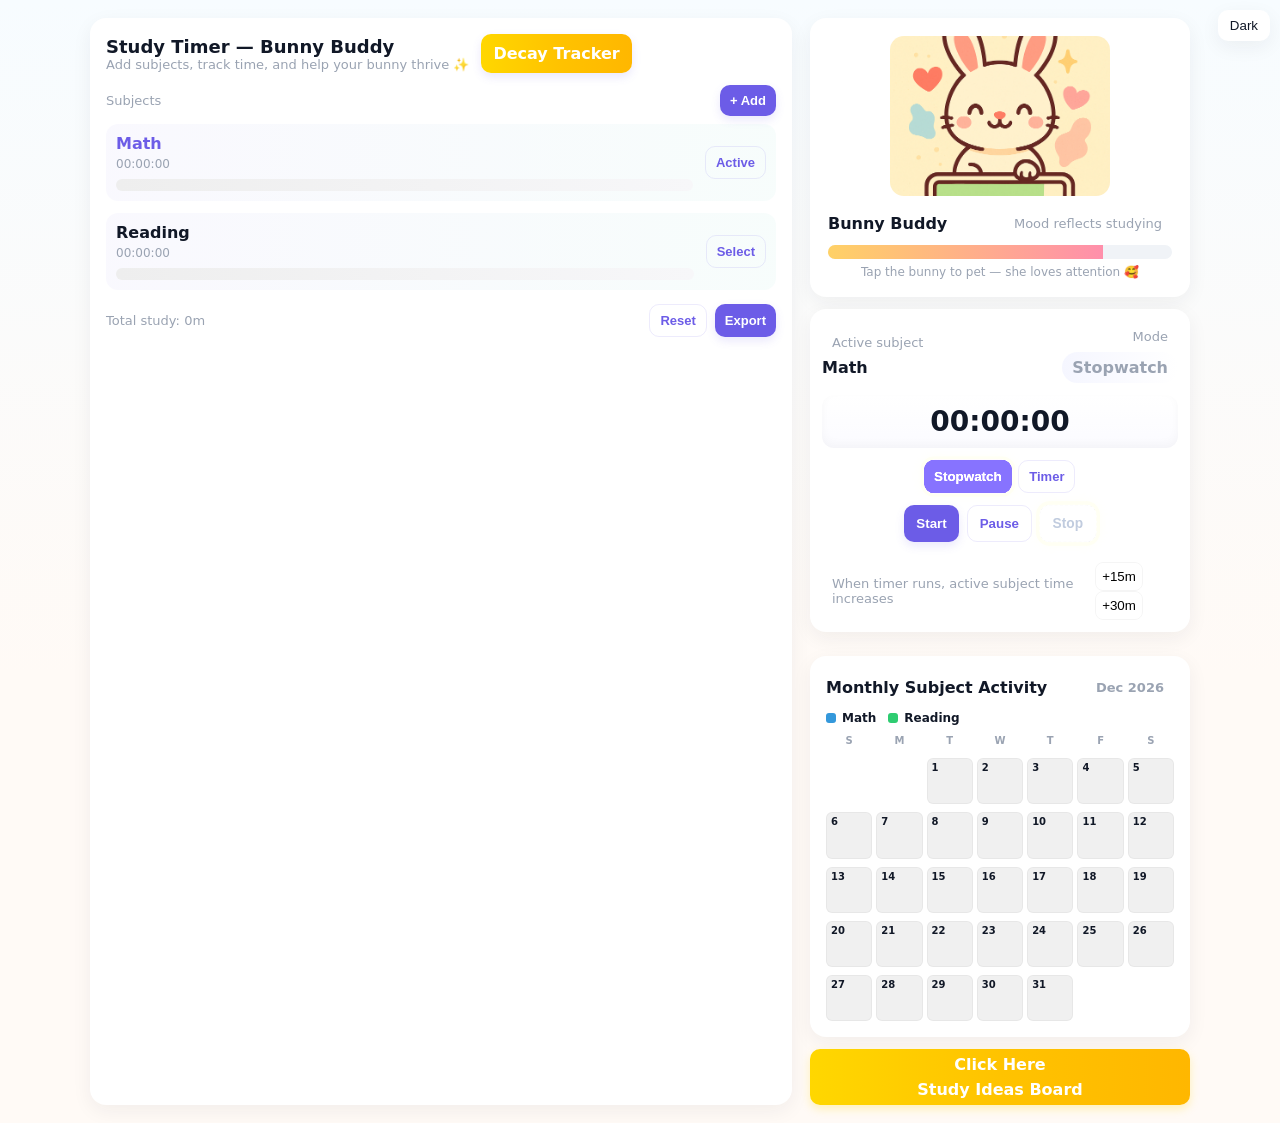
==== index.html @ 1e2220a6 "Add full calender" ====
<!doctype html>
<html lang="en" data-theme="light">
<head>
  <meta charset="utf-8" />
  <meta name="viewport" content="width=device-width,initial-scale=1" />
  <title>Study Timer — Bunny Buddy</title>

  <link rel="manifest" href="manifest.json">

  <link rel="icon" type="image/png" href="bunny-icon.png">
  <link rel="apple-touch-icon" href="icons/icon-192.png">

  <meta name="theme-color" content="#6c5ce7" />

  <style>
    /* ========== Reset & Base ========== */
    :root{
      --bg:#fffaf6;
      --card:#ffffff;
      --accent:#6c5ce7;
      --accent-2:#00b894;
      --muted:#9aa3b2;
      --danger:#ff6b6b;
      --glass: rgba(255,255,255,0.7);
      --text: #111827;
      --card-shadow: 0 6px 20px rgba(28,31,45,0.06);
      /* Custom Colors for Subject Stacked Bar */
      --color-subj-1: #3498db; /* Blue: Default Math */
      --color-subj-2: #2ecc71; /* Green: Default Reading */
      --color-subj-3: #f1c40f; /* Yellow */
      --color-subj-4: #e74c3c; /* Red */

      /* Heatmap Colors (Blue Gradient for Total Effort) */
      --heatmap-0: rgba(0,0,0,0.06);
      --heatmap-1: #e9f0ff; /* Lightest */
      --heatmap-2: #c5d8ff; /* Medium */
      --heatmap-3: #9cbaff; /* Darker */
      --heatmap-4: #739bff; /* Darkest */

      --yellow-gradient: linear-gradient(90deg, #FFD700, #FFC300, #FFB700);
      --shadow-yellow: 0 4px 10px rgba(255, 215, 0, 0.25);
    }
    html[data-theme='dark']{
      --bg: #0f1226;
      --card: #151823;
      --accent: #9b7cff;
      --accent-2:#21d19f;
      --muted:#9aa3b2;
      --text: #e6eef8;
      --card-shadow: 0 6px 20px rgba(0,0,0,0.6);
      /* Dark mode heatmap */
      --heatmap-1: #1a2a47;
      --heatmap-2: #243c68;
      --heatmap-3: #305193;
      --heatmap-4: #3c65c0;
    }
    *{box-sizing:border-box}
    body{
      margin:0;min-height:100vh;padding:18px;font-family:Inter,system-ui,-apple-system,"Segoe UI",Roboto,"Helvetica Neue",Arial;color:var(--text);
      background: linear-gradient(180deg,#f7fcff 0%, var(--bg) 60%);
      -webkit-font-smoothing:antialiased;
    }
    .app{max-width:1100px;margin:0 auto;display:grid;grid-template-columns:1fr 380px;gap:18px}
    @media (max-width:880px){.app{grid-template-columns:1fr}.right{order:-1}}

    .card{background:var(--card);border-radius:16px;padding:16px;box-shadow:var(--card-shadow)}
    header.app-header{display:flex;gap:12px;align-items:center;margin-bottom:12px}
    h1{font-size:18px;margin:0}
    p.lead{margin:0;color:var(--muted);font-size:13px}

    /* Left column - subjects */
    .subjects{display:flex;gap:12px;flex-direction:column;margin-top:8px}
    .subject-row{display:flex;gap:12px;align-items:center;padding:10px;border-radius:12px;background:linear-gradient(90deg, rgba(108,92,231,0.04), rgba(0,184,148,0.03))}
    .subject-info{flex:1;min-width:0}
    .subject-name{font-weight:600;white-space:nowrap;overflow:hidden;text-overflow:ellipsis}
    .subject-time{font-size:12px;color:var(--muted);margin-top:4px}

    .progress-wrap{height:12px;background:linear-gradient(90deg,#eee,#f7f7f9);border-radius:12px;overflow:hidden;margin-top:8px}
    .progress-bar{height:100%;width:0%;border-radius:12px;transition:width .4s linear;background:linear-gradient(90deg,var(--accent),var(--accent-2));box-shadow: inset 0 -6px 14px rgba(0,0,0,0.06)}

    .controls{display:flex;gap:8px;margin-top:12px;flex-wrap:wrap}
    .btn{border:0;padding:10px 12px;border-radius:10px;background:var(--accent);color:white;font-weight:600;cursor:pointer;box-shadow:0 4px 10px rgba(108,92,231,0.14)}
    .btn.secondary{background:transparent;color:var(--accent);border:1px solid rgba(108,92,231,0.12);box-shadow:none;font-weight:700}
    .btn.ghost{background:transparent;color:var(--muted);border:1px dashed rgba(0,0,0,0.04);box-shadow:none;font-weight:600}

    .row{display:flex;gap:8px;align-items:center}

    /* Right column - bunny + timer */
    .right{display:flex;flex-direction:column;gap:12px;position:relative}
    .bunny-card{display:flex;flex-direction:column;align-items:center;gap:12px;padding:18px;text-align:center}
    .bunny-wrap{width:100%;display:flex;justify-content:center}
    svg.bunny{width:220px;height:160px;touch-action:manipulation;user-select:none}
    .pet-hint{font-size:12px;color:var(--muted);margin-top:6px}
    .health-bar{width:100%;background:#f0f3f7;height:14px;border-radius:8px;overflow:hidden;margin-top:6px}
    .health-inner{height:100%;width:50%;transition:width .6s linear;background:linear-gradient(90deg,#ffd166,#ff8fab)}

    .timer-card{padding:12px;display:flex;flex-direction:column;gap:12px;align-items:stretch}
    .timer-display{font-size:28px;font-weight:700;padding:10px;border-radius:12px;background:linear-gradient(180deg,#fff,#fbfbff);text-align:center;box-shadow:inset 0 -4px 10px rgba(0,0,0,0.03)}
    .mode-toggle{display:flex;gap:8px;justify-content:center}
    .small{font-size:13px;padding:8px 10px}
    .input-row{display:flex;gap:8px}
    input[type="text"], input[type="number"]{padding:10px;border-radius:10px;border:1px solid #eee;flex:1;font-size:14px}

    .subject-list-header{display:flex;justify-content:space-between;align-items:center}
    .muted{color:var(--muted);font-size:13px}
    .controls-bottom{display:flex;justify-content:space-between;align-items:center;gap:8px}

    .icon-btn{background:transparent;border-radius:8px;padding:6px;border:1px solid rgba(0,0,0,0.04);cursor:pointer}
    .pill{padding:6px 10px;border-radius:999px;background:linear-gradient(90deg,#f5f6ff,#fff);font-weight:700;color:var(--muted)}

    /* Custom Button for Decay/Ideas */
    .action-link-btn {
      border: 0;
      padding: 6px 6px;
      border-radius: 10px;
      background: var(--yellow-gradient);
      color: white;
      font-weight: 600;
      cursor: pointer;
      box-shadow: var(--shadow-yellow);
      text-decoration: none;
      display: block;
      text-align: center;
    }
    .action-link-btn > div {
        color: white;
        font-weight: 600;
    }

    /* === NEW CALENDAR STYLES === */
    #monthlyCalendar {
        display:grid;
        grid-template-columns:repeat(7,1fr);
        gap:4px; /* Reduced gap for monthly view */
        margin-top: 8px;
    }
    .calendar-day-label {
        font-size: 10px;
        text-align: center;
        color: var(--muted);
        font-weight: 700;
    }
    .calendar-cell {
        width: 100%;
        padding-top: 100%; /* Creates a square */
        border-radius: 6px;
        position: relative;
        cursor: pointer;
        transition: background-color 0.3s ease;
        box-shadow: inset 0 0 0 1px rgba(0,0,0,0.04);
        background: var(--heatmap-0);
        margin-top: 4px;
    }
    /* Heatmap Backgrounds (based on total minutes) */
    .calendar-cell[data-level="1"] { background: var(--heatmap-1); } /* 0-15m */
    .calendar-cell[data-level="2"] { background: var(--heatmap-2); } /* 15-45m */
    .calendar-cell[data-level="3"] { background: var(--heatmap-3); } /* 45-90m */
    .calendar-cell[data-level="4"] { background: var(--heatmap-4); } /* 90+m */

    .day-number {
        position: absolute;
        top: 4px;
        left: 5px;
        font-size: 10px;
        font-weight: 600;
        color: var(--text);
    }
    .day-bar-wrap {
        position: absolute;
        bottom: 4px;
        left: 5px;
        right: 5px;
        height: 5px; /* Height of the stacked bar */
        border-radius: 2px;
        overflow: hidden;
        background: rgba(0,0,0,0.1);
        display: flex;
        justify-content: flex-start;
        align-items: stretch;
    }
    .day-bar-segment {
        height: 100%;
        min-width: 1px; /* Ensure tiny segments are visible */
    }
    .subject-legend-item {
        display: flex;
        align-items: center;
        gap: 6px;
        font-size: 12px;
        font-weight: 600;
        margin-right: 12px;
    }
    .legend-color-box {
        width: 10px;
        height: 10px;
        border-radius: 3px;
    }
    /* END NEW CALENDAR STYLES */

    /* small responsive tweaks */
    @media (max-width:420px){svg.bunny{width:180px;height:140px}}
    /* theme toggle button position */
    #themeToggle{position:absolute;right:10px;top:10px;padding:8px 12px;border-radius:10px;border:0;background:var(--card);color:var(--text);box-shadow:var(--card-shadow);cursor:pointer}

    /* 06DEC updates */
    .mode-btn.active, .ctrl-btn.active {
        outline: 3px solid #FFF4C2;
        box-shadow: 0 0 12px #FFF4C2;
        filter: brightness(1.2);
    }
    .mode-btn:hover, .ctrl-btn:hover {
        transform: scale(1.03);
    }
    #mode-stopwatch.active, #mode-timer.active, #start-btn.active, #pause-btn.active, #stop-btn.active {
        outline: 3px solid #FFF4C2;
        box-shadow: 0 0 12px #FFF4C2;
        filter: brightness(1.25);
        transform: scale(1.03);
    }
    /* end 06DEC updates */
  </style>
</head>
<body>
  <button id="themeToggle" aria-label="Toggle theme">Dark</button>

  <div class="app">
    <div class="card">
      <header class="app-header">
        <div>
          <h1>Study Timer — Bunny Buddy</h1>
          <p class="lead">Add subjects, track time, and help your bunny thrive ✨</p>
        </div>
        <a href="./skill decay/skilldecay.html" class="action-link-btn" style="padding:10px 12px; box-shadow:0 4px 10px rgba(108,92,231,0.14);">
        <div>Decay Tracker</div>
       </a>
      </header>

      <div class="subject-list-header">
        <div class="muted">Subjects</div>
        <div>
          <button id="add-subject-btn" class="btn small">+ Add</button>
        </div>
      </div>

      <div class="subjects" id="subjects"></div>

      <div style="margin-top:14px" class="controls-bottom">
        <div class="muted">Total study: <span id="total-time">0m</span></div>
        <div style="display:flex;gap:8px">
          <button id="reset-data" class="btn secondary small">Reset</button>
          <button id="export-data" class="btn small">Export</button>
        </div>
      </div>
    </div>

    <div class="right">
      <div class="card bunny-card">
        <div class="bunny-wrap">
          <img id="bunny-img" src="bunny-icon.png" alt="Bunny" style="width:220px;height:160px;object-fit:cover;border-radius:14px;"/>
        </div>

        <div style="width:100%">
          <div style="display:flex;justify-content:space-between;align-items:center">
            <div style="font-weight:800">Bunny Buddy</div>
            <div class="muted small">Mood reflects studying</div>
          </div>
          <div class="health-bar">
            <div id="health-inner" class="health-inner" style="width:60%"></div>
          </div>
          <div class="pet-hint">Tap the bunny to pet — she loves attention 🥰</div>
        </div>
      </div>

      <div class="card timer-card">
        <div style="display:flex;justify-content:space-between;align-items:center">
          <div>
            <div class="muted small">Active subject</div>
            <div id="active-subject" style="font-weight:800">— None —</div>
          </div>
          <div style="text-align:right">
            <div class="muted small">Mode</div>
            <div class="pill" id="mode-pill">Stopwatch</div>
          </div>
        </div>

        <div class="timer-display" id="timer-display" aria-live="polite">00:00:00</div>

        <div class="mode-toggle">
          <button id="mode-stopwatch" class="btn small">Stopwatch</button>
          <button id="mode-timer" class="btn small secondary">Timer</button>
        </div>

        <div class="input-row" id="timer-inputs" style="display:none">
          <input id="timer-minutes" type="number" min="0" placeholder="minutes" aria-label="Timer minutes" />
          <input id="timer-seconds" type="number" min="0" placeholder="seconds" aria-label="Timer seconds" />
        </div>

        <div style="display:flex;gap:8px;justify-content:center">
          <button id="start-btn" class="btn">Start</button>
          <button id="pause-btn" class="btn secondary">Pause</button>
          <button id="stop-btn" class="btn ghost">Stop</button>
        </div>

        <div style="display:flex;justify-content:space-between;align-items:center;margin-top:8px">
          <div class="muted small">When timer runs, active subject time increases</div>
          <div>
            <button id="quick-15" class="icon-btn" title="Add 15 minutes">+15m</button>
            <button id="quick-30" class="icon-btn" title="Add 30 minutes">+30m</button>
          </div>
        </div>
      </div>

      <div class="card" id="calendar-card" style="margin-top:12px">
        <div style="font-weight:800;margin-bottom:8px; display:flex; justify-content:space-between; align-items:center;">
          <div>Monthly Subject Activity</div>
          <div id="calendar-month-year" class="muted small">Dec 2025</div>
        </div>

        <div id="subject-legend" style="display:flex; flex-wrap:wrap; margin-bottom: 10px;">
          </div>

        <div id="day-headers" style="display:grid;grid-template-columns:repeat(7,1fr);gap:4px;">
            <div class="calendar-day-label">S</div>
            <div class="calendar-day-label">M</div>
            <div class="calendar-day-label">T</div>
            <div class="calendar-day-label">W</div>
            <div class="calendar-day-label">T</div>
            <div class="calendar-day-label">F</div>
            <div class="calendar-day-label">S</div>
        </div>

        <div id="monthlyCalendar">
            </div>
      </div>

      <a href="./moretolearn.html" class="action-link-btn" style="margin-top:0;">
        <div>Click Here</div>
        <div style="margin-top:6px;">Study Ideas Board</div>
      </a>

    </div>
  </div>

<script>
/*
  index.html - PWA entry file
  REVISIONS:
  1. Updated state.subjects with a 'colorIndex' property for mapping to CSS variables.
  2. Updated study history structure to log minutes per subject ID.
  3. Replaced updateStudyCalendar with renderMonthlyCalendar for the monthly, stacked-bar view.
  4. Added logic for rendering day numbers, heatmap levels, and subject stacked bars.
*/

(function(){

  // Storage key
  const STORAGE_KEY = 'studyTimerData_v1';
  const HISTORY_KEY = 'studyHistory_v2'; // New key for updated structure

  const SUBJECT_COLORS = [
    'var(--color-subj-1)', // Blue: Default Math
    'var(--color-subj-2)', // Green: Default Reading
    'var(--color-subj-3)', // Yellow
    'var(--color-subj-4)', // Red
  ];

  // Initial default state (note the addition of colorIndex)
  let state = {
    subjects: [
      {id: 's1', name: 'Math', seconds: 0, goalSeconds: 60*60, colorIndex: 0},
      {id: 's2', name: 'Reading', seconds: 0, goalSeconds: 45*60, colorIndex: 1}
    ],
    activeId: null,
    timer: {running:false, mode:'stopwatch', startedAt:null, elapsed:0, countdownLeft:0},
    health: 80,
    lastTick: Date.now(),
    theme: 'light'
  };

  // HISTORY STRUCTURE (Example of what will be stored in localStorage under HISTORY_KEY)
  // {
  //   "2025-12-07": {
  //     "totalMinutes": 105,
  //     "subjects": {
  //       "s1": 60, // Math ID: 60 minutes
  //       "s2": 45  // Reading ID: 45 minutes
  //     }
  //   }
  // }
  let studyHistory = {};


  // Helpers
  function id(){ return Math.random().toString(36).slice(2,9) }
  function save(){ localStorage.setItem(STORAGE_KEY, JSON.stringify(state)) }
  function loadHistory() {
    try {
      studyHistory = JSON.parse(localStorage.getItem(HISTORY_KEY) || "{}");
    } catch(e) { console.warn('History Load failed', e); studyHistory = {}; }
  }
  function saveHistory() {
    localStorage.setItem(HISTORY_KEY, JSON.stringify(studyHistory));
  }

  function load(){
    loadHistory();
    try{
      const raw = localStorage.getItem(STORAGE_KEY);
      if(raw) {
        const parsed = JSON.parse(raw);
        // quick merge so keys not present in parsed are preserved
        state = Object.assign(state, parsed);
        // Ensure subjects have a colorIndex if loaded from old state
        state.subjects.forEach((s, i) => {
            if (s.colorIndex === undefined) s.colorIndex = i % SUBJECT_COLORS.length;
        });
      }
    }catch(e){ console.warn('State Load failed', e) }
  }

  // Formatting
  function fmtTime(secs){
    const s = Math.floor(secs%60).toString().padStart(2,'0');
    const m = Math.floor((secs/60)%60).toString().padStart(2,'0');
    const h = Math.floor(secs/3600).toString().padStart(2,'0');
    return h + ':' + m + ':' + s;
  }

  // DOM elements
  const subjectsEl = document.getElementById('subjects');
  const totalTimeEl = document.getElementById('total-time');
  const activeSubjectEl = document.getElementById('active-subject');
  const timerDisplay = document.getElementById('timer-display');
  const startBtn = document.getElementById('start-btn');
  const pauseBtn = document.getElementById('pause-btn');
  const stopBtn = document.getElementById('stop-btn');
  const modeStopwatch = document.getElementById('mode-stopwatch');
  const modeTimer = document.getElementById('mode-timer');
  const timerInputs = document.getElementById('timer-inputs');
  const timerMinutes = document.getElementById('timer-minutes');
  const timerSeconds = document.getElementById('timer-seconds');
  const modePill = document.getElementById('mode-pill');
  const healthInner = document.getElementById('health-inner');
  const bunnyImg = document.getElementById('bunny-img');
  const addSubBtn = document.getElementById('add-subject-btn');
  const resetBtn = document.getElementById('reset-data');
  const exportBtn = document.getElementById('export-data');
  const quick15 = document.getElementById('quick-15');
  const quick30 = document.getElementById('quick-30');
  const themeToggle = document.getElementById('themeToggle');
  const monthlyCalendarEl = document.getElementById('monthlyCalendar');
  const calendarMonthYearEl = document.getElementById('calendar-month-year');
  const subjectLegendEl = document.getElementById('subject-legend');

  function setActiveModeBtn(btn) {
    document.getElementById("mode-stopwatch").classList.remove("active");
    document.getElementById("mode-timer").classList.remove("active");
    btn.classList.add("active");
  }

  function setActiveCtrlBtn(id) {
    ["start-btn","pause-btn","stop-btn"].forEach(x =>
      document.getElementById(x).classList.remove("active")
    );
    document.getElementById(id).classList.add("active");
  }

  function logStudyToCalendar(subjectId, seconds) {
    const today = new Date().toLocaleDateString("en-CA"); // YYYY-MM-DD
    const minutes = Math.round(seconds / 60);

    if (minutes <= 0 || !subjectId) return;

    // Initialize day entry
    if (!studyHistory[today]) {
        studyHistory[today] = { totalMinutes: 0, subjects: {} };
    }

    // Add minutes to subject
    studyHistory[today].subjects[subjectId] = (studyHistory[today].subjects[subjectId] || 0) + minutes;

    // Update total minutes for heatmap level
    studyHistory[today].totalMinutes += minutes;

    saveHistory();
    renderMonthlyCalendar();
  }


  // Load saved state
  load();

  function resetDailyTimes() {
    const today = new Date().toLocaleDateString("en-CA");
    const last = localStorage.getItem("study_daily_reset");

    if (today !== last) {
      state.subjects = state.subjects.map(s => ({
        ...s,
        seconds: 0
      }));
      localStorage.setItem("study_daily_reset", today);
      save();
    }
  }

  resetDailyTimes();


  // Set theme from state
  if(state.theme) {
    document.documentElement.dataset.theme = state.theme;
    themeToggle.textContent = state.theme === 'light' ? 'Dark' : 'Light';
  }

  // Ensure active subject exists
  if(!state.activeId && state.subjects.length) state.activeId = state.subjects[0].id;

  // Render subjects
  function renderSubjects(){
    subjectsEl.innerHTML = '';
    const total = state.subjects.reduce((s,x)=>s+x.seconds,0);
    totalTimeEl.textContent = Math.floor(total/60) + 'm';

    // Render Legend
    subjectLegendEl.innerHTML = '';
    state.subjects.forEach(s => {
        const item = document.createElement('div');
        item.className = 'subject-legend-item';
        const box = document.createElement('div');
        box.className = 'legend-color-box';
        box.style.backgroundColor = SUBJECT_COLORS[s.colorIndex];
        box.title = s.name;
        item.appendChild(box);
        item.appendChild(document.createTextNode(s.name));
        subjectLegendEl.appendChild(item);
    });


    for(const s of state.subjects){
      const wrap = document.createElement('div');
      wrap.className = 'subject-row';

      const info = document.createElement('div');
      info.className = 'subject-info';
      const title = document.createElement('div');
      title.className = 'subject-name';
      title.textContent = s.name;
      if(state.activeId === s.id) title.style.color = 'var(--accent)';
      const time = document.createElement('div');
      time.className = 'subject-time';
      time.textContent = fmtTime(s.seconds);
      info.appendChild(title);
      info.appendChild(time);

      const progWrap = document.createElement('div');
      progWrap.className = 'progress-wrap';
      progWrap.style.width = '100%';
      const prog = document.createElement('div');
      prog.className = 'progress-bar';
      const pct = Math.min(100, Math.round((s.seconds / (s.goalSeconds||3600))*100));
      prog.style.width = pct + '%';
      progWrap.appendChild(prog);

      const actions = document.createElement('div');
      actions.className = 'subject-actions';
      const selectBtn = document.createElement('button');
      selectBtn.className = 'btn secondary small';
      selectBtn.textContent = (state.activeId === s.id) ? 'Active' : 'Select';
      selectBtn.onclick = ()=>{ state.activeId = s.id; save(); renderAll() };

      const editBtn = document.createElement('button');
      editBtn.className = 'btn small ghost';
      editBtn.textContent = 'Edit';
      editBtn.onclick = ()=> editSubject(s.id);

      const deleteBtn = document.createElement('button');
      deleteBtn.className = 'btn small';
      deleteBtn.style.background = 'var(--danger)';
      deleteBtn.textContent = 'Delete';
      deleteBtn.onclick = ()=> {
        if(confirm('Delete subject "'+s.name+'"?')) {
          state.subjects = state.subjects.filter(x=>x.id!==s.id);
          if(state.activeId === s.id) state.activeId = state.subjects.length ? state.subjects[0].id : null;
          save(); renderAll();
        }
      };

      const leftCol = document.createElement('div');
      leftCol.style.flex = '1';
      leftCol.appendChild(info);
      leftCol.appendChild(progWrap);

      actions.appendChild(selectBtn);
      // actions.appendChild(editBtn); // Removed edit/delete from main view for simplicity, keep in JS
      // actions.appendChild(deleteBtn);

      wrap.appendChild(leftCol);
      wrap.appendChild(actions);
      subjectsEl.appendChild(wrap);
    }
  }

  // Add subject
  addSubBtn.addEventListener('click', ()=> {
    const name = prompt('New subject name (e.g., "Biology")');
    if(!name) return;
    const mins = parseInt(prompt('Goal in minutes (optional, default 60)'),10) || 60;
    const nextColorIndex = state.subjects.length % SUBJECT_COLORS.length;
    state.subjects.push({
        id: id(),
        name: name.trim(),
        seconds: 0,
        goalSeconds: mins * 60,
        colorIndex: nextColorIndex
    });
    if(!state.activeId) state.activeId = state.subjects[0].id;
    save(); renderAll();
  });

  function editSubject(id){
    const s = state.subjects.find(x=>x.id===id);
    if(!s) return;
    const newName = prompt('Edit name', s.name);
    if(newName==null) return;
    const newGoal = parseInt(prompt('Goal minutes', Math.round((s.goalSeconds||3600)/60)),10) || Math.round((s.goalSeconds||3600)/60);
    s.name = newName.trim();
    s.goalSeconds = Math.max(60, newGoal*60);
    save(); renderAll();
  }

  // Timer controls
  modeStopwatch.onclick = ()=> {
    state.timer.mode = 'stopwatch';
    timerInputs.style.display='none';
    modePill.textContent='Stopwatch';
    setActiveModeBtn(modeStopwatch);
    save(); renderAll();
  };

  modeTimer.onclick = ()=> {
    state.timer.mode = 'timer';
    timerInputs.style.display='flex';
    modePill.textContent='Timer';
    setActiveModeBtn(modeTimer);
    save(); renderAll();
  };


  startBtn.onclick = ()=> {
    setActiveCtrlBtn("start-btn");
    if(!state.activeId){
      alert('Select or add a subject first.');
      return;
    }
    if(state.timer.mode === 'timer'){
      const mins = parseInt(timerMinutes.value || '0',10) || 0;
      const secs = parseInt(timerSeconds.value || '0',10) || 0;
      const total = mins*60 + secs;
      if(total <= 0){
        alert('Enter timer duration.');
        return;
      }
      state.timer.countdownLeft = total;
      state.timer.elapsed = 0; // Elapsed is now only used for stopwatch
    }
    state.timer.running = true;
    state.timer.startedAt = Date.now();
    save();

  };

  pauseBtn.onclick = ()=> {
    setActiveCtrlBtn("pause-btn");
    if(!state.timer.running) return;
    const now = Date.now();
    const dt = Math.floor((now - state.timer.startedAt)/1000);
    
    // Log elapsed time to active subject for both modes
    const consumedTime = (state.timer.mode === 'stopwatch') ? dt : Math.min(dt, state.timer.countdownLeft);
    if (state.activeId && consumedTime > 0) {
        const s = state.subjects.find(x=>x.id===state.activeId);
        if(s) s.seconds += consumedTime;
        logStudyToCalendar(state.activeId, consumedTime);
    }
    
    state.timer.elapsed += dt;
    state.timer.running = false;
    state.timer.startedAt = null;
    save();
    renderAll();
  };

  stopBtn.onclick = ()=> {
    // Before stopping, calculate and log any time since last tick/pause
    if (state.timer.running && state.activeId) {
      const now = Date.now();
      const dt = Math.floor((now - state.timer.startedAt)/1000);
      
      const consumedTime = (state.timer.mode === 'stopwatch') ? dt : Math.min(dt, state.timer.countdownLeft);
      if (consumedTime > 0) {
          const s = state.subjects.find(x=>x.id===state.activeId);
          if(s) s.seconds += consumedTime;
          logStudyToCalendar(state.activeId, consumedTime);
      }
    }
    // Also log any time accumulated in elapsed if in stopwatch mode and not running
    if (state.timer.mode === 'stopwatch' && !state.timer.running && state.timer.elapsed > 0 && state.activeId) {
        logStudyToCalendar(state.activeId, state.timer.elapsed);
    }


    setActiveCtrlBtn("stop-btn");
    state.timer.running = false;
    state.timer.startedAt = null;
    state.timer.elapsed = 0;
    state.timer.countdownLeft = 0;
    save();
    renderAll();
  };

  quick15.onclick = ()=> { addTimeToActive(15*60); };
  quick30.onclick = ()=> { addTimeToActive(30*60); };

  function addTimeToActive(sec){
    if(!state.activeId) return;
    const s = state.subjects.find(x=>x.id===state.activeId);
    if(!s) return;
    s.seconds += sec;
    logStudyToCalendar(state.activeId, sec);
    save(); renderAll();
  }

  // export/reset
  exportBtn.onclick = ()=> {
    const data = JSON.stringify({ state, studyHistory }, null, 2);
    const url = URL.createObjectURL(new Blob([data], {type:'application/json'}));
    const a = document.createElement('a');
    a.href = url; a.download = 'study-timer-export.json';
    a.click(); URL.revokeObjectURL(url);
  };
  resetBtn.onclick = ()=> {
    if(confirm('Clear all data (state, history, and daily reset marker) and reset?')){
      localStorage.removeItem(STORAGE_KEY);
      localStorage.removeItem(HISTORY_KEY);
      localStorage.removeItem("study_daily_reset");
      location.reload();
    }
  };

  // bunny pet interaction
  (function(){
    let petTimeout;
    bunnyImg.addEventListener('click', ()=> {
      // simple visual feedback: scale
      bunnyImg.animate([{transform:'scale(1)'},{transform:'scale(0.96)'},{transform:'scale(1)'}],{duration:280,easing:'ease-out'});
      // pet gives a small health boost
      state.health = Math.min(100, state.health + 6);
      save(); renderAll();
      if(petTimeout) clearTimeout(petTimeout);
      petTimeout = setTimeout(()=>{ petTimeout = null }, 600);
    });
  })();

  // tick loop using requestAnimationFrame for smoothness
  function tick(){
    const now = Date.now();
    const dtMs = now - (state.lastTick || now);
    const dt = Math.floor(dtMs/1000);
    const activeSubject = state.subjects.find(x=>x.id===state.activeId);

    if(dt > 0){
      if(state.timer.running && activeSubject){
        if(state.timer.mode === 'stopwatch'){
          // Stopwatch: Add to subject time and elapsed time
          activeSubject.seconds += dt;
          state.timer.elapsed += dt;
          state.timer.startedAt = now;
          logStudyToCalendar(state.activeId, dt); // Log every tick
        } else if(state.timer.mode === 'timer'){
          // Timer: Consume countdown, add consumed time to subject time
          const before = state.timer.countdownLeft;
          state.timer.countdownLeft = Math.max(0, Math.floor(state.timer.countdownLeft - dt));
          const consumed = Math.min(dt, before);
          
          activeSubject.seconds += consumed;
          state.timer.startedAt = now;
          logStudyToCalendar(state.activeId, consumed); // Log consumed time

          if(state.timer.countdownLeft <= 0){
            state.timer.running = false;
            state.timer.startedAt = null;
            flashBunny();
            // Do not clear elapsed time here, keep it for potential review if needed
          }
        }
        state.health = Math.min(100, state.health + (dt * 0.12));
      } else {
        state.health = Math.max(0, state.health - (dt * 0.05));
        state.timer.startedAt = null;
      }
      state.lastTick = now;
      save();
      renderAll();
    }
    requestAnimationFrame(tick);
  }

  function flashBunny(){
    bunnyImg.animate([{filter:'brightness(1)'},{filter:'brightness(1.12)'},{filter:'brightness(1)'}],{duration:600,easing:'ease-out'});
  }

  function renderTimer(){
    let secs = 0;
    if(state.timer.mode === 'stopwatch'){
      secs = state.timer.elapsed + (state.timer.running ? Math.floor((Date.now()-state.timer.startedAt)/1000) : 0);
    } else { // 'timer'
      secs = state.timer.countdownLeft - (state.timer.running ? Math.floor((Date.now()-state.timer.startedAt)/1000) : 0);
      secs = Math.max(0,secs);
    }

    timerDisplay.textContent = fmtTime(secs);

    // Control button states
    startBtn.disabled = state.timer.running;
    startBtn.style.opacity = state.timer.running ? 0.6 : 1;
    pauseBtn.disabled = !state.timer.running;

    // Set active controls visual
    if (state.timer.running) {
        setActiveCtrlBtn("start-btn");
    } else if ((state.timer.mode === 'stopwatch' && state.timer.elapsed > 0) || (state.timer.mode === 'timer' && state.timer.countdownLeft > 0)) {
        setActiveCtrlBtn("pause-btn");
    } else {
        setActiveCtrlBtn("stop-btn");
    }

    // Active Subject / Mode pill
    const active = state.subjects.find(x=>x.id===state.activeId);
    activeSubjectEl.textContent = active ? active.name : '— None —';
    modePill.textContent = state.timer.mode === 'stopwatch' ? 'Stopwatch' : 'Timer';

    // Mode buttons active state
    if (state.timer.mode === 'stopwatch') {
      setActiveModeBtn(modeStopwatch);
    } else {
      setActiveModeBtn(modeTimer);
    }

    // Timer input visibility
    timerInputs.style.display = state.timer.mode === 'timer' ? 'flex' : 'none';
  }

  function renderMonthlyCalendar() {
    monthlyCalendarEl.innerHTML = '';
    const now = new Date();
    // Get the first day of the current month
    const firstDayOfMonth = new Date(now.getFullYear(), now.getMonth(), 1);
    const lastDayOfMonth = new Date(now.getFullYear(), now.getMonth() + 1, 0).getDate();
    // Get the day of the week for the 1st (0=Sun, 6=Sat)
    const startOffset = firstDayOfMonth.getDay();

    calendarMonthYearEl.textContent = now.toLocaleString('en-US', { month: 'short', year: 'numeric' });

    // 1. Fill in blank cells for the start offset
    for (let i = 0; i < startOffset; i++) {
        const blank = document.createElement("div");
        monthlyCalendarEl.appendChild(blank);
    }

    // 2. Render all days of the month
    for (let date = 1; date <= lastDayOfMonth; date++) {
        const d = new Date(now.getFullYear(), now.getMonth(), date);
        const dateKey = d.toLocaleDateString("en-CA"); // YYYY-MM-DD

        const dayData = studyHistory[dateKey] || { totalMinutes: 0, subjects: {} };
        const totalMinutes = dayData.totalMinutes;
        const subjData = dayData.subjects;

        let level = 0;
        if (totalMinutes > 15) level = 1;  // > 15m
        if (totalMinutes > 45) level = 2;  // > 45m (0.75h)
        if (totalMinutes > 90) level = 3;  // > 90m (1.5h)
        if (totalMinutes > 180) level = 4; // > 180m (3h)

        const cell = document.createElement("div");
        cell.className = "calendar-cell";
        cell.dataset.level = level;

        // Day Number
        const dayNum = document.createElement("div");
        dayNum.className = "day-number";
        dayNum.textContent = date;
        cell.appendChild(dayNum);

        // Tooltip Content (Full breakdown)
        let tooltipText = `${d.toLocaleDateString('en-US')}\nTotal: ${Math.round(totalMinutes/60)}h ${totalMinutes%60}m`;
        let subjectBars = [];
        let totalTimeForBar = 0;

        // Collect and sort subject data for the bar
        Object.keys(subjData).forEach(subjId => {
            if (subjData[subjId] > 0) {
                totalTimeForBar += subjData[subjId];
                subjectBars.push({ id: subjId, minutes: subjData[subjId] });
            }
        });

        // Create Stacked Bar
        if (totalTimeForBar > 0) {
            const barWrap = document.createElement("div");
            barWrap.className = "day-bar-wrap";

            subjectBars.forEach(bar => {
                const s = state.subjects.find(x => x.id === bar.id);
                const pct = (bar.minutes / totalTimeForBar) * 100;

                const segment = document.createElement("div");
                segment.className = "day-bar-segment";
                segment.style.width = `${pct}%`;
                segment.style.backgroundColor = s ? SUBJECT_COLORS[s.colorIndex] : '#ccc';
                barWrap.appendChild(segment);

                // Add to Tooltip
                tooltipText += `\n${s ? s.name : 'Unknown'}: ${Math.round(bar.minutes/60)}h ${bar.minutes%60}m`;
            });
            cell.appendChild(barWrap);
        }

        cell.title = tooltipText;
        monthlyCalendarEl.appendChild(cell);
    }
  }

  function renderAll(){
    renderSubjects();
    renderTimer();
    renderMonthlyCalendar();
    healthInner.style.width = Math.max(0, Math.min(100, Math.round(state.health))) + '%';
  }

  // start UI
  renderAll();
  requestAnimationFrame(tick);

  // expose state for debugging
  window._studyState = state;
  save();

  // keyboard shortcuts
  window.addEventListener('keydown', (e)=>{
    if(e.key === ' '){ e.preventDefault(); if(state.timer.running) pauseBtn.click(); else startBtn.click(); }
    if(e.key === 'p') bunnyImg.click();
  });

  // Theme toggle
  themeToggle.addEventListener('click', ()=>{
    const html = document.documentElement;
    html.dataset.theme = html.dataset.theme === 'light' ? 'dark' : 'light';
    themeToggle.textContent = html.dataset.theme === 'light' ? 'Dark' : 'Light';
    state.theme = html.dataset.theme;
    save();
  });

  // register service worker for offline + caching (PWA)
  if('serviceWorker' in navigator){
    navigator.serviceWorker.register('service-worker.js').then(reg=>{
      console.log('SW registered', reg.scope);
    }).catch(err=>{
      console.warn('SW failed', err);
    });
  }

})();
</script>
</body>
</html>
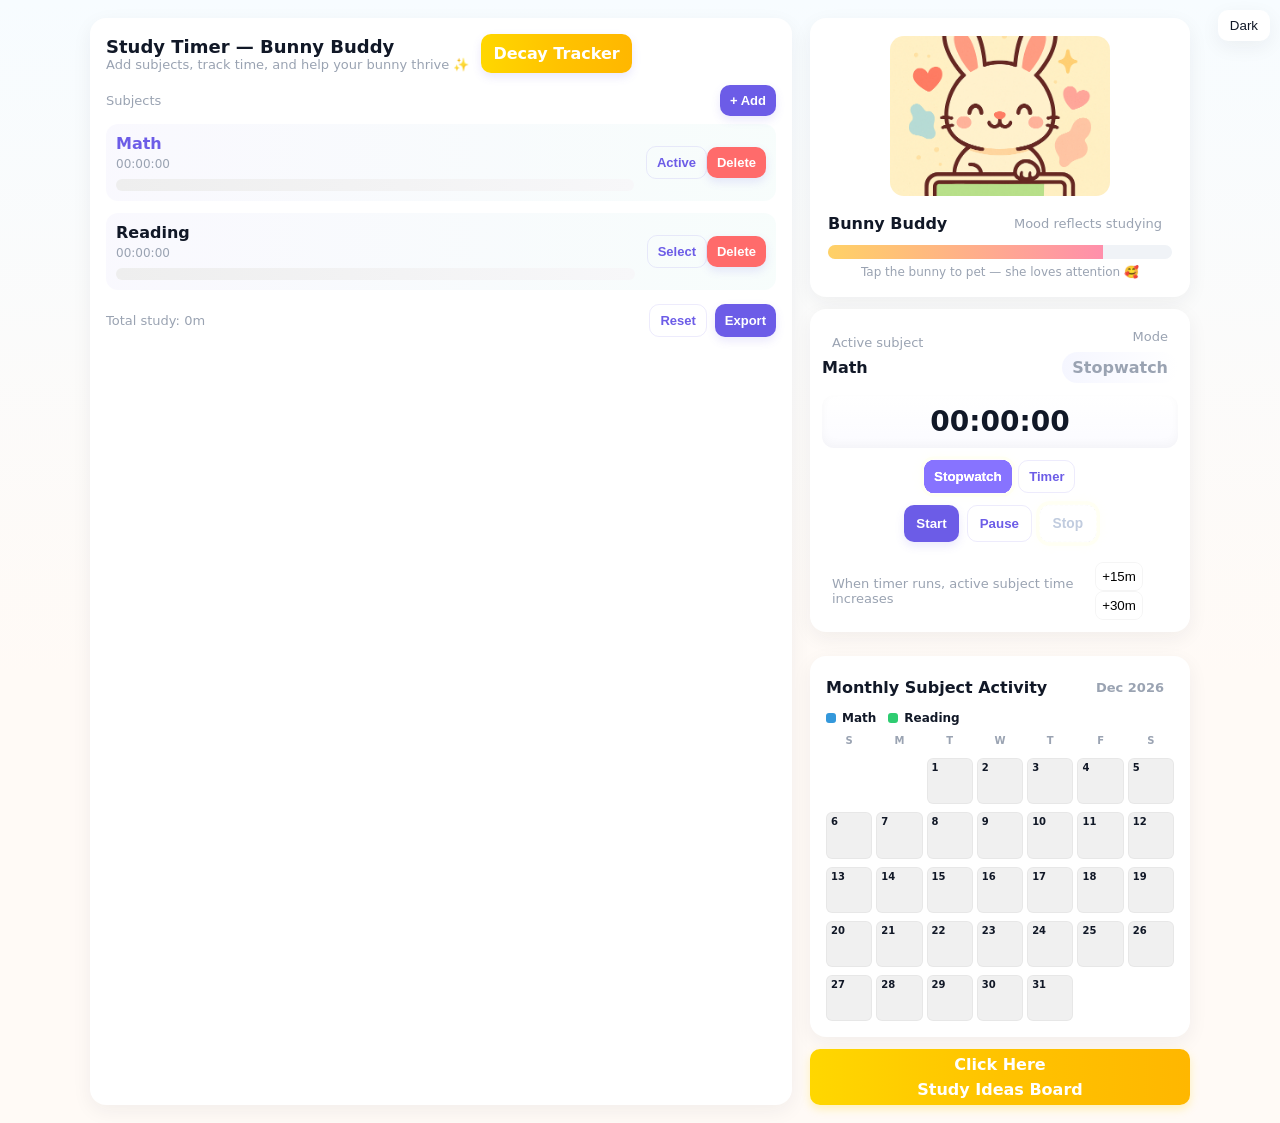
==== commit 4c71d481: "Re introduced the delete button" ====
--- a/index.html
+++ b/index.html
@@ -593,7 +593,7 @@
 
       actions.appendChild(selectBtn);
       // actions.appendChild(editBtn); // Removed edit/delete from main view for simplicity, keep in JS
-      // actions.appendChild(deleteBtn);
+      actions.appendChild(deleteBtn);
 
       wrap.appendChild(leftCol);
       wrap.appendChild(actions);
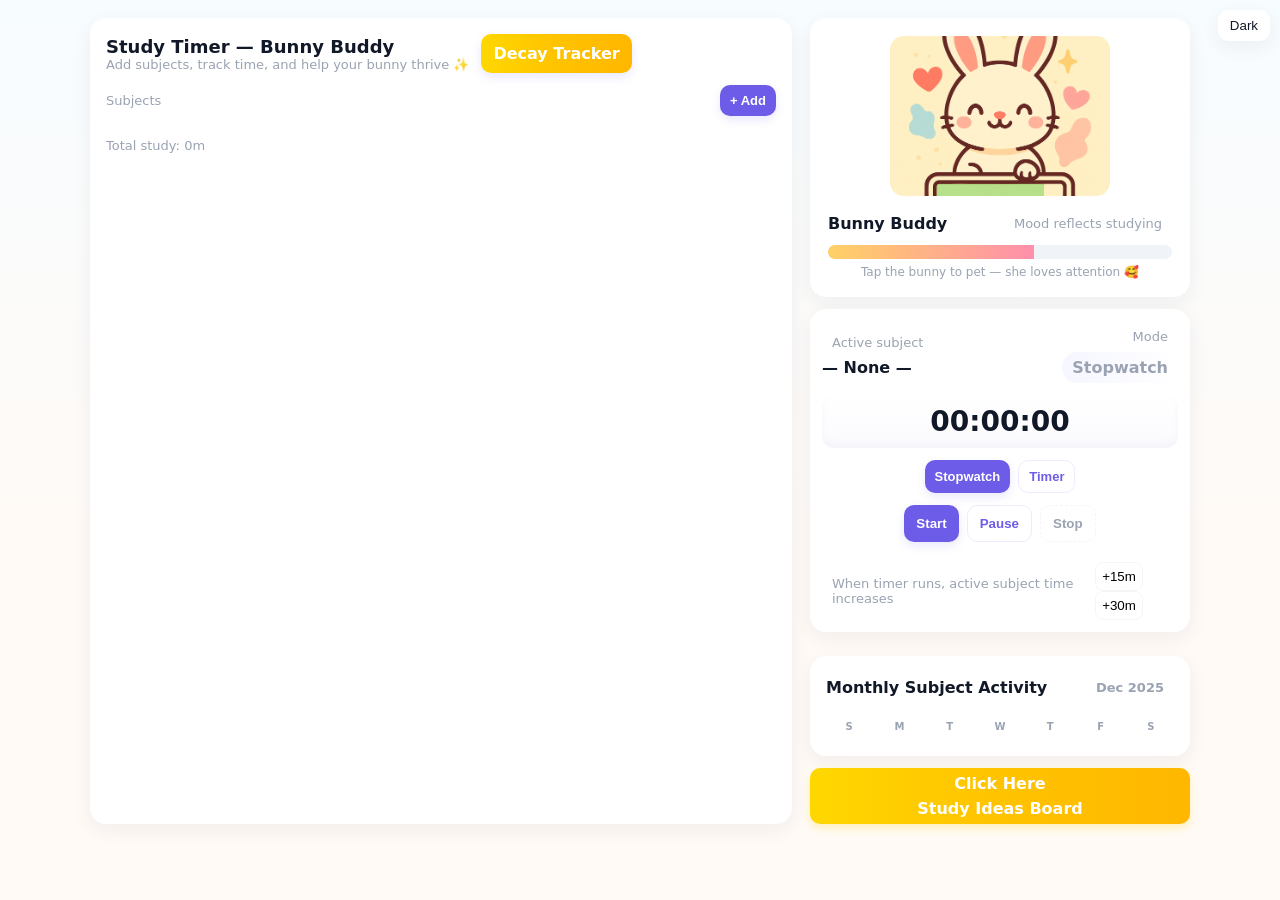
==== commit 04a78704: "Add editable field on subjects" ====
--- a/index.html
+++ b/index.html
@@ -247,8 +247,7 @@
       <div style="margin-top:14px" class="controls-bottom">
         <div class="muted">Total study: <span id="total-time">0m</span></div>
         <div style="display:flex;gap:8px">
-          <button id="reset-data" class="btn secondary small">Reset</button>
-          <button id="export-data" class="btn small">Export</button>
+          
         </div>
       </div>
     </div>
@@ -516,13 +515,13 @@
   // Ensure active subject exists
   if(!state.activeId && state.subjects.length) state.activeId = state.subjects[0].id;
 
-  // Render subjects
+// Render subjects (REVISED IMPLEMENTATION)
   function renderSubjects(){
     subjectsEl.innerHTML = '';
     const total = state.subjects.reduce((s,x)=>s+x.seconds,0);
     totalTimeEl.textContent = Math.floor(total/60) + 'm';
 
-    // Render Legend
+    // Render Legend (Same as before)
     subjectLegendEl.innerHTML = '';
     state.subjects.forEach(s => {
         const item = document.createElement('div');
@@ -540,13 +539,23 @@
     for(const s of state.subjects){
       const wrap = document.createElement('div');
       wrap.className = 'subject-row';
+      
+      // --- ADD CLICK HANDLER TO THE WHOLE ROW ---
+      wrap.onclick = ()=> manageSubject(s.id); 
+      if(state.activeId === s.id) {
+          wrap.style.border = '2px solid var(--accent)'; // Highlight active
+          wrap.style.background = 'linear-gradient(90deg, rgba(108,92,231,0.08), rgba(0,184,148,0.06))';
+      }
+
 
       const info = document.createElement('div');
       info.className = 'subject-info';
       const title = document.createElement('div');
       title.className = 'subject-name';
       title.textContent = s.name;
-      if(state.activeId === s.id) title.style.color = 'var(--accent)';
+      // Highlight name if active
+      if(state.activeId === s.id) title.style.color = 'var(--accent)'; 
+      
       const time = document.createElement('div');
       time.className = 'subject-time';
       time.textContent = fmtTime(s.seconds);
@@ -562,44 +571,83 @@
       prog.style.width = pct + '%';
       progWrap.appendChild(prog);
 
-      const actions = document.createElement('div');
-      actions.className = 'subject-actions';
-      const selectBtn = document.createElement('button');
-      selectBtn.className = 'btn secondary small';
-      selectBtn.textContent = (state.activeId === s.id) ? 'Active' : 'Select';
-      selectBtn.onclick = ()=>{ state.activeId = s.id; save(); renderAll() };
-
-      const editBtn = document.createElement('button');
-      editBtn.className = 'btn small ghost';
-      editBtn.textContent = 'Edit';
-      editBtn.onclick = ()=> editSubject(s.id);
-
-      const deleteBtn = document.createElement('button');
-      deleteBtn.className = 'btn small';
-      deleteBtn.style.background = 'var(--danger)';
-      deleteBtn.textContent = 'Delete';
-      deleteBtn.onclick = ()=> {
-        if(confirm('Delete subject "'+s.name+'"?')) {
-          state.subjects = state.subjects.filter(x=>x.id!==s.id);
-          if(state.activeId === s.id) state.activeId = state.subjects.length ? state.subjects[0].id : null;
-          save(); renderAll();
-        }
-      };
-
       const leftCol = document.createElement('div');
       leftCol.style.flex = '1';
       leftCol.appendChild(info);
       leftCol.appendChild(progWrap);
 
-      actions.appendChild(selectBtn);
-      // actions.appendChild(editBtn); // Removed edit/delete from main view for simplicity, keep in JS
-      actions.appendChild(deleteBtn);
-
+      // --- ONLY SHOW ACTIVE PILL, NO BUTTONS ---
+      const activePill = document.createElement('div');
+      if(state.activeId === s.id) {
+          activePill.className = 'pill';
+          activePill.textContent = 'Active';
+      }
+      
       wrap.appendChild(leftCol);
-      wrap.appendChild(actions);
+      wrap.appendChild(activePill);
       subjectsEl.appendChild(wrap);
     }
-  }
+  } // End renderSubjects
+
+  // --- NEW manageSubject FUNCTION (Replaces the old editSubject) ---
+  function manageSubject(id){
+      const s = state.subjects.find(x => x.id === id);
+      if (!s) return;
+
+      const action = prompt(
+          `Manage Subject: "${s.name}"\n\n` +
+          `Current Goal: ${Math.round((s.goalSeconds || 3600) / 60)} minutes\n` +
+          '------------------------------------\n' +
+          'A. Select as Active\n' +
+          'B. Edit Name & Goal\n' +
+          'C. Delete Subject\n' +
+          '------------------------------------\n' +
+          'Enter A, B, or C, or cancel to close.'
+      )?.toUpperCase();
+
+      if (!action) return;
+
+      if (action === 'A') {
+          // Select as Active
+          state.activeId = s.id;
+          alert(`Subject "${s.name}" is now active.`);
+      } else if (action === 'B') {
+          // Edit Name & Goal
+          const newName = prompt(`Enter a new name for "${s.name}":`, s.name);
+          if (newName !== null) {
+              s.name = newName.trim() || s.name;
+          }
+
+          const newGoal = parseInt(prompt(`Enter new goal minutes for "${s.name}":`, Math.round((s.goalSeconds || 3600) / 60)), 10);
+          if (!isNaN(newGoal) && newGoal > 0) {
+              s.goalSeconds = Math.max(60, newGoal * 60);
+          }
+          alert(`Subject "${s.name}" updated.`);
+
+      } else if (action === 'C') {
+          // Delete Subject
+          if (state.subjects.length === 1) {
+              alert("Cannot delete the last remaining subject.");
+              return;
+          }
+
+          const confirmDelete = confirm(`Are you sure you want to DELETE "${s.name}"? This will NOT remove its history from the calendar.`);
+          if (confirmDelete) {
+              state.subjects = state.subjects.filter(x => x.id !== s.id);
+              if (state.activeId === s.id) {
+                  state.activeId = state.subjects.length ? state.subjects[0].id : null;
+              }
+              alert(`Subject "${s.name}" has been deleted.`);
+          }
+      } else {
+          alert('Invalid option. Please enter A, B, or C.');
+      }
+
+      save();
+      renderAll();
+  }
+// End renderSubjects
+  
 
   // Add subject
   addSubBtn.addEventListener('click', ()=> {
@@ -618,78 +666,63 @@
     save(); renderAll();
   });
 
-  function editSubject(id){
-    const s = state.subjects.find(x=>x.id===id);
-    if(!s) return;
-    const newName = prompt('Edit name', s.name);
-    if(newName==null) return;
-    const newGoal = parseInt(prompt('Goal minutes', Math.round((s.goalSeconds||3600)/60)),10) || Math.round((s.goalSeconds||3600)/60);
-    s.name = newName.trim();
-    s.goalSeconds = Math.max(60, newGoal*60);
-    save(); renderAll();
-  }
-
-  // Timer controls
-  modeStopwatch.onclick = ()=> {
-    state.timer.mode = 'stopwatch';
-    timerInputs.style.display='none';
-    modePill.textContent='Stopwatch';
-    setActiveModeBtn(modeStopwatch);
-    save(); renderAll();
-  };
-
-  modeTimer.onclick = ()=> {
-    state.timer.mode = 'timer';
-    timerInputs.style.display='flex';
-    modePill.textContent='Timer';
-    setActiveModeBtn(modeTimer);
-    save(); renderAll();
-  };
-
-
-  startBtn.onclick = ()=> {
-    setActiveCtrlBtn("start-btn");
-    if(!state.activeId){
-      alert('Select or add a subject first.');
-      return;
-    }
-    if(state.timer.mode === 'timer'){
-      const mins = parseInt(timerMinutes.value || '0',10) || 0;
-      const secs = parseInt(timerSeconds.value || '0',10) || 0;
-      const total = mins*60 + secs;
-      if(total <= 0){
-        alert('Enter timer duration.');
-        return;
+// --- NEW manageSubject FUNCTION (Replaces the old editSubject) ---
+  function manageSubject(id){
+      const s = state.subjects.find(x => x.id === id);
+      if (!s) return;
+
+      const action = prompt(
+          `Manage Subject: "${s.name}"\n\n` +
+          `Current Goal: ${Math.round((s.goalSeconds || 3600) / 60)} minutes\n` +
+          '------------------------------------\n' +
+          'A. Select as Active\n' +
+          'B. Edit Name & Goal\n' +
+          'C. Delete Subject\n' +
+          '------------------------------------\n' +
+          'Enter A, B, or C, or cancel to close.'
+      )?.toUpperCase();
+
+      if (!action) return;
+
+      if (action === 'A') {
+          // Select as Active
+          state.activeId = s.id;
+          alert(`Subject "${s.name}" is now active.`);
+      } else if (action === 'B') {
+          // Edit Name & Goal
+          const newName = prompt(`Enter a new name for "${s.name}":`, s.name);
+          if (newName !== null) {
+              s.name = newName.trim() || s.name;
+          }
+
+          const newGoal = parseInt(prompt(`Enter new goal minutes for "${s.name}":`, Math.round((s.goalSeconds || 3600) / 60)), 10);
+          if (!isNaN(newGoal) && newGoal > 0) {
+              s.goalSeconds = Math.max(60, newGoal * 60);
+          }
+          alert(`Subject "${s.name}" updated.`);
+
+      } else if (action === 'C') {
+          // Delete Subject
+          if (state.subjects.length === 1) {
+              alert("Cannot delete the last remaining subject.");
+              return;
+          }
+
+          const confirmDelete = confirm(`Are you sure you want to DELETE "${s.name}"? This will NOT remove its history from the calendar.`);
+          if (confirmDelete) {
+              state.subjects = state.subjects.filter(x => x.id !== s.id);
+              if (state.activeId === s.id) {
+                  state.activeId = state.subjects.length ? state.subjects[0].id : null;
+              }
+              alert(`Subject "${s.name}" has been deleted.`);
+          }
+      } else {
+          alert('Invalid option. Please enter A, B, or C.');
       }
-      state.timer.countdownLeft = total;
-      state.timer.elapsed = 0; // Elapsed is now only used for stopwatch
-    }
-    state.timer.running = true;
-    state.timer.startedAt = Date.now();
-    save();
-
-  };
-
-  pauseBtn.onclick = ()=> {
-    setActiveCtrlBtn("pause-btn");
-    if(!state.timer.running) return;
-    const now = Date.now();
-    const dt = Math.floor((now - state.timer.startedAt)/1000);
-    
-    // Log elapsed time to active subject for both modes
-    const consumedTime = (state.timer.mode === 'stopwatch') ? dt : Math.min(dt, state.timer.countdownLeft);
-    if (state.activeId && consumedTime > 0) {
-        const s = state.subjects.find(x=>x.id===state.activeId);
-        if(s) s.seconds += consumedTime;
-        logStudyToCalendar(state.activeId, consumedTime);
-    }
-    
-    state.timer.elapsed += dt;
-    state.timer.running = false;
-    state.timer.startedAt = null;
-    save();
-    renderAll();
-  };
+
+      save();
+      renderAll();
+  }
 
   stopBtn.onclick = ()=> {
     // Before stopping, calculate and log any time since last tick/pause
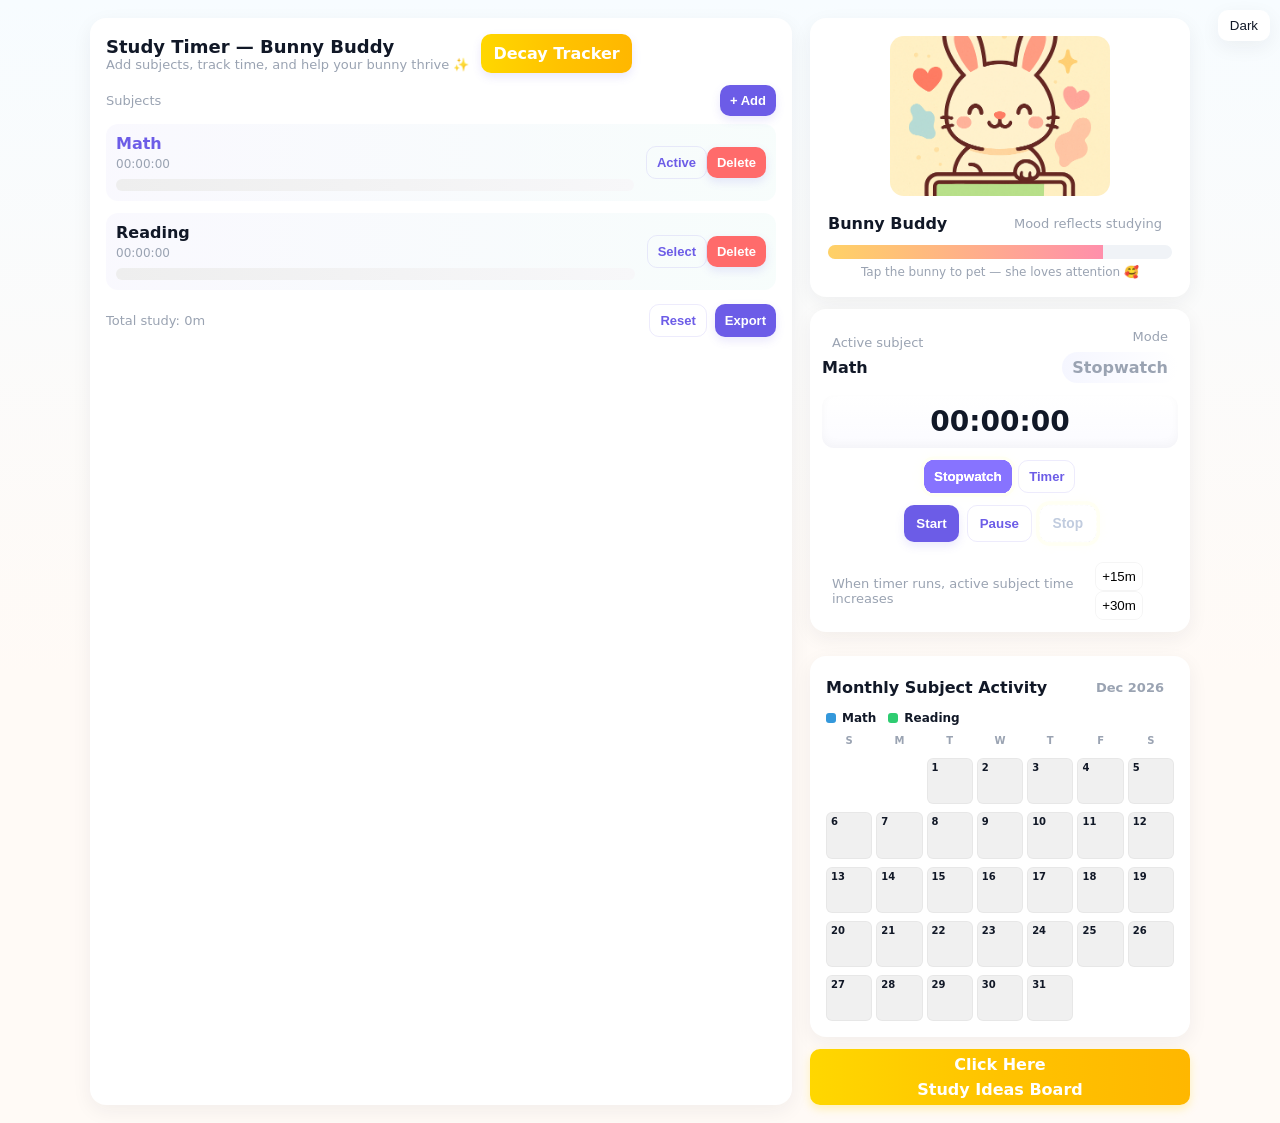
==== commit c8e646e0: "Went back to start day 07DEC calender and delete button back in" ====
--- a/index.html
+++ b/index.html
@@ -247,7 +247,8 @@
       <div style="margin-top:14px" class="controls-bottom">
         <div class="muted">Total study: <span id="total-time">0m</span></div>
         <div style="display:flex;gap:8px">
-          
+          <button id="reset-data" class="btn secondary small">Reset</button>
+          <button id="export-data" class="btn small">Export</button>
         </div>
       </div>
     </div>
@@ -515,13 +516,13 @@
   // Ensure active subject exists
   if(!state.activeId && state.subjects.length) state.activeId = state.subjects[0].id;
 
-// Render subjects (REVISED IMPLEMENTATION)
+  // Render subjects
   function renderSubjects(){
     subjectsEl.innerHTML = '';
     const total = state.subjects.reduce((s,x)=>s+x.seconds,0);
     totalTimeEl.textContent = Math.floor(total/60) + 'm';
 
-    // Render Legend (Same as before)
+    // Render Legend
     subjectLegendEl.innerHTML = '';
     state.subjects.forEach(s => {
         const item = document.createElement('div');
@@ -539,23 +540,13 @@
     for(const s of state.subjects){
       const wrap = document.createElement('div');
       wrap.className = 'subject-row';
-      
-      // --- ADD CLICK HANDLER TO THE WHOLE ROW ---
-      wrap.onclick = ()=> manageSubject(s.id); 
-      if(state.activeId === s.id) {
-          wrap.style.border = '2px solid var(--accent)'; // Highlight active
-          wrap.style.background = 'linear-gradient(90deg, rgba(108,92,231,0.08), rgba(0,184,148,0.06))';
-      }
-
 
       const info = document.createElement('div');
       info.className = 'subject-info';
       const title = document.createElement('div');
       title.className = 'subject-name';
       title.textContent = s.name;
-      // Highlight name if active
-      if(state.activeId === s.id) title.style.color = 'var(--accent)'; 
-      
+      if(state.activeId === s.id) title.style.color = 'var(--accent)';
       const time = document.createElement('div');
       time.className = 'subject-time';
       time.textContent = fmtTime(s.seconds);
@@ -571,83 +562,44 @@
       prog.style.width = pct + '%';
       progWrap.appendChild(prog);
 
+      const actions = document.createElement('div');
+      actions.className = 'subject-actions';
+      const selectBtn = document.createElement('button');
+      selectBtn.className = 'btn secondary small';
+      selectBtn.textContent = (state.activeId === s.id) ? 'Active' : 'Select';
+      selectBtn.onclick = ()=>{ state.activeId = s.id; save(); renderAll() };
+
+      const editBtn = document.createElement('button');
+      editBtn.className = 'btn small ghost';
+      editBtn.textContent = 'Edit';
+      editBtn.onclick = ()=> editSubject(s.id);
+
+      const deleteBtn = document.createElement('button');
+      deleteBtn.className = 'btn small';
+      deleteBtn.style.background = 'var(--danger)';
+      deleteBtn.textContent = 'Delete';
+      deleteBtn.onclick = ()=> {
+        if(confirm('Delete subject "'+s.name+'"?')) {
+          state.subjects = state.subjects.filter(x=>x.id!==s.id);
+          if(state.activeId === s.id) state.activeId = state.subjects.length ? state.subjects[0].id : null;
+          save(); renderAll();
+        }
+      };
+
       const leftCol = document.createElement('div');
       leftCol.style.flex = '1';
       leftCol.appendChild(info);
       leftCol.appendChild(progWrap);
 
-      // --- ONLY SHOW ACTIVE PILL, NO BUTTONS ---
-      const activePill = document.createElement('div');
-      if(state.activeId === s.id) {
-          activePill.className = 'pill';
-          activePill.textContent = 'Active';
-      }
-      
+      actions.appendChild(selectBtn);
+      // actions.appendChild(editBtn); // Removed edit/delete from main view for simplicity, keep in JS
+      actions.appendChild(deleteBtn);
+
       wrap.appendChild(leftCol);
-      wrap.appendChild(activePill);
+      wrap.appendChild(actions);
       subjectsEl.appendChild(wrap);
     }
-  } // End renderSubjects
-
-  // --- NEW manageSubject FUNCTION (Replaces the old editSubject) ---
-  function manageSubject(id){
-      const s = state.subjects.find(x => x.id === id);
-      if (!s) return;
-
-      const action = prompt(
-          `Manage Subject: "${s.name}"\n\n` +
-          `Current Goal: ${Math.round((s.goalSeconds || 3600) / 60)} minutes\n` +
-          '------------------------------------\n' +
-          'A. Select as Active\n' +
-          'B. Edit Name & Goal\n' +
-          'C. Delete Subject\n' +
-          '------------------------------------\n' +
-          'Enter A, B, or C, or cancel to close.'
-      )?.toUpperCase();
-
-      if (!action) return;
-
-      if (action === 'A') {
-          // Select as Active
-          state.activeId = s.id;
-          alert(`Subject "${s.name}" is now active.`);
-      } else if (action === 'B') {
-          // Edit Name & Goal
-          const newName = prompt(`Enter a new name for "${s.name}":`, s.name);
-          if (newName !== null) {
-              s.name = newName.trim() || s.name;
-          }
-
-          const newGoal = parseInt(prompt(`Enter new goal minutes for "${s.name}":`, Math.round((s.goalSeconds || 3600) / 60)), 10);
-          if (!isNaN(newGoal) && newGoal > 0) {
-              s.goalSeconds = Math.max(60, newGoal * 60);
-          }
-          alert(`Subject "${s.name}" updated.`);
-
-      } else if (action === 'C') {
-          // Delete Subject
-          if (state.subjects.length === 1) {
-              alert("Cannot delete the last remaining subject.");
-              return;
-          }
-
-          const confirmDelete = confirm(`Are you sure you want to DELETE "${s.name}"? This will NOT remove its history from the calendar.`);
-          if (confirmDelete) {
-              state.subjects = state.subjects.filter(x => x.id !== s.id);
-              if (state.activeId === s.id) {
-                  state.activeId = state.subjects.length ? state.subjects[0].id : null;
-              }
-              alert(`Subject "${s.name}" has been deleted.`);
-          }
-      } else {
-          alert('Invalid option. Please enter A, B, or C.');
-      }
-
-      save();
-      renderAll();
-  }
-// End renderSubjects
-  
+  }
 
   // Add subject
   addSubBtn.addEventListener('click', ()=> {
@@ -666,63 +618,78 @@
     save(); renderAll();
   });
 
-// --- NEW manageSubject FUNCTION (Replaces the old editSubject) ---
-  function manageSubject(id){
-      const s = state.subjects.find(x => x.id === id);
-      if (!s) return;
-
-      const action = prompt(
-          `Manage Subject: "${s.name}"\n\n` +
-          `Current Goal: ${Math.round((s.goalSeconds || 3600) / 60)} minutes\n` +
-          '------------------------------------\n' +
-          'A. Select as Active\n' +
-          'B. Edit Name & Goal\n' +
-          'C. Delete Subject\n' +
-          '------------------------------------\n' +
-          'Enter A, B, or C, or cancel to close.'
-      )?.toUpperCase();
-
-      if (!action) return;
-
-      if (action === 'A') {
-          // Select as Active
-          state.activeId = s.id;
-          alert(`Subject "${s.name}" is now active.`);
-      } else if (action === 'B') {
-          // Edit Name & Goal
-          const newName = prompt(`Enter a new name for "${s.name}":`, s.name);
-          if (newName !== null) {
-              s.name = newName.trim() || s.name;
-          }
-
-          const newGoal = parseInt(prompt(`Enter new goal minutes for "${s.name}":`, Math.round((s.goalSeconds || 3600) / 60)), 10);
-          if (!isNaN(newGoal) && newGoal > 0) {
-              s.goalSeconds = Math.max(60, newGoal * 60);
-          }
-          alert(`Subject "${s.name}" updated.`);
-
-      } else if (action === 'C') {
-          // Delete Subject
-          if (state.subjects.length === 1) {
-              alert("Cannot delete the last remaining subject.");
-              return;
-          }
-
-          const confirmDelete = confirm(`Are you sure you want to DELETE "${s.name}"? This will NOT remove its history from the calendar.`);
-          if (confirmDelete) {
-              state.subjects = state.subjects.filter(x => x.id !== s.id);
-              if (state.activeId === s.id) {
-                  state.activeId = state.subjects.length ? state.subjects[0].id : null;
-              }
-              alert(`Subject "${s.name}" has been deleted.`);
-          }
-      } else {
-          alert('Invalid option. Please enter A, B, or C.');
+  function editSubject(id){
+    const s = state.subjects.find(x=>x.id===id);
+    if(!s) return;
+    const newName = prompt('Edit name', s.name);
+    if(newName==null) return;
+    const newGoal = parseInt(prompt('Goal minutes', Math.round((s.goalSeconds||3600)/60)),10) || Math.round((s.goalSeconds||3600)/60);
+    s.name = newName.trim();
+    s.goalSeconds = Math.max(60, newGoal*60);
+    save(); renderAll();
+  }
+
+  // Timer controls
+  modeStopwatch.onclick = ()=> {
+    state.timer.mode = 'stopwatch';
+    timerInputs.style.display='none';
+    modePill.textContent='Stopwatch';
+    setActiveModeBtn(modeStopwatch);
+    save(); renderAll();
+  };
+
+  modeTimer.onclick = ()=> {
+    state.timer.mode = 'timer';
+    timerInputs.style.display='flex';
+    modePill.textContent='Timer';
+    setActiveModeBtn(modeTimer);
+    save(); renderAll();
+  };
+
+
+  startBtn.onclick = ()=> {
+    setActiveCtrlBtn("start-btn");
+    if(!state.activeId){
+      alert('Select or add a subject first.');
+      return;
+    }
+    if(state.timer.mode === 'timer'){
+      const mins = parseInt(timerMinutes.value || '0',10) || 0;
+      const secs = parseInt(timerSeconds.value || '0',10) || 0;
+      const total = mins*60 + secs;
+      if(total <= 0){
+        alert('Enter timer duration.');
+        return;
       }
-
-      save();
-      renderAll();
-  }
+      state.timer.countdownLeft = total;
+      state.timer.elapsed = 0; // Elapsed is now only used for stopwatch
+    }
+    state.timer.running = true;
+    state.timer.startedAt = Date.now();
+    save();
+
+  };
+
+  pauseBtn.onclick = ()=> {
+    setActiveCtrlBtn("pause-btn");
+    if(!state.timer.running) return;
+    const now = Date.now();
+    const dt = Math.floor((now - state.timer.startedAt)/1000);
+    
+    // Log elapsed time to active subject for both modes
+    const consumedTime = (state.timer.mode === 'stopwatch') ? dt : Math.min(dt, state.timer.countdownLeft);
+    if (state.activeId && consumedTime > 0) {
+        const s = state.subjects.find(x=>x.id===state.activeId);
+        if(s) s.seconds += consumedTime;
+        logStudyToCalendar(state.activeId, consumedTime);
+    }
+    
+    state.timer.elapsed += dt;
+    state.timer.running = false;
+    state.timer.startedAt = null;
+    save();
+    renderAll();
+  };
 
   stopBtn.onclick = ()=> {
     // Before stopping, calculate and log any time since last tick/pause
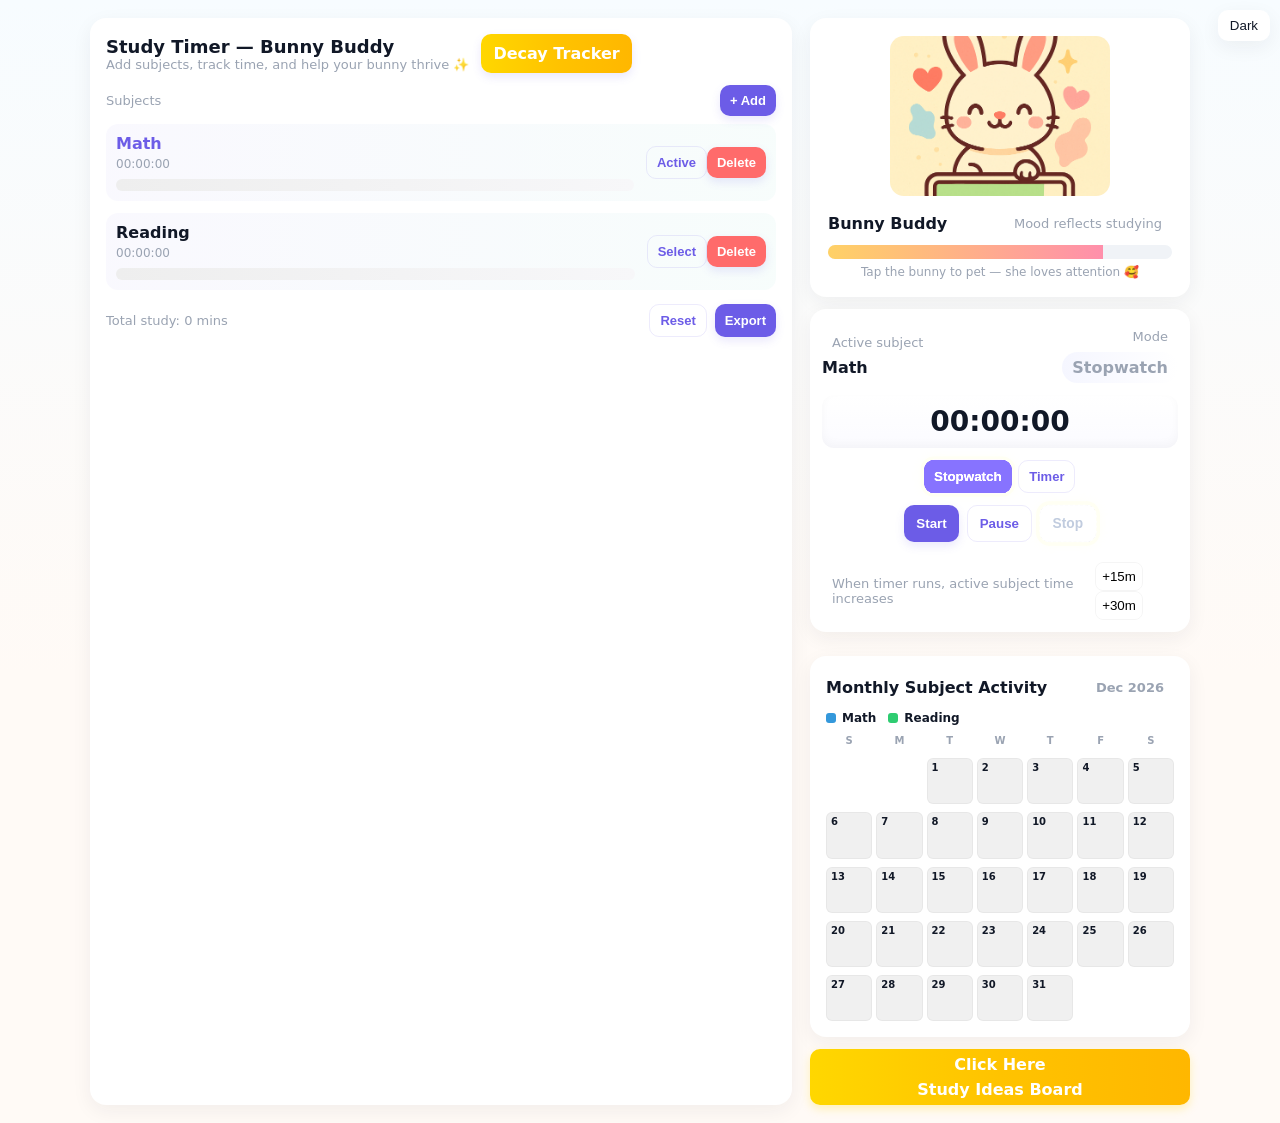
==== commit 5fd8f97a: "Change time format" ====
--- a/index.html
+++ b/index.html
@@ -1,977 +1,990 @@
-<!doctype html>
-<html lang="en" data-theme="light">
-<head>
-  <meta charset="utf-8" />
-  <meta name="viewport" content="width=device-width,initial-scale=1" />
-  <title>Study Timer — Bunny Buddy</title>
-
-  <link rel="manifest" href="manifest.json">
-
-  <link rel="icon" type="image/png" href="bunny-icon.png">
-  <link rel="apple-touch-icon" href="icons/icon-192.png">
-
-  <meta name="theme-color" content="#6c5ce7" />
-
-  <style>
-    /* ========== Reset & Base ========== */
-    :root{
-      --bg:#fffaf6;
-      --card:#ffffff;
-      --accent:#6c5ce7;
-      --accent-2:#00b894;
-      --muted:#9aa3b2;
-      --danger:#ff6b6b;
-      --glass: rgba(255,255,255,0.7);
-      --text: #111827;
-      --card-shadow: 0 6px 20px rgba(28,31,45,0.06);
-      /* Custom Colors for Subject Stacked Bar */
-      --color-subj-1: #3498db; /* Blue: Default Math */
-      --color-subj-2: #2ecc71; /* Green: Default Reading */
-      --color-subj-3: #f1c40f; /* Yellow */
-      --color-subj-4: #e74c3c; /* Red */
-
-      /* Heatmap Colors (Blue Gradient for Total Effort) */
-      --heatmap-0: rgba(0,0,0,0.06);
-      --heatmap-1: #e9f0ff; /* Lightest */
-      --heatmap-2: #c5d8ff; /* Medium */
-      --heatmap-3: #9cbaff; /* Darker */
-      --heatmap-4: #739bff; /* Darkest */
-
-      --yellow-gradient: linear-gradient(90deg, #FFD700, #FFC300, #FFB700);
-      --shadow-yellow: 0 4px 10px rgba(255, 215, 0, 0.25);
-    }
-    html[data-theme='dark']{
-      --bg: #0f1226;
-      --card: #151823;
-      --accent: #9b7cff;
-      --accent-2:#21d19f;
-      --muted:#9aa3b2;
-      --text: #e6eef8;
-      --card-shadow: 0 6px 20px rgba(0,0,0,0.6);
-      /* Dark mode heatmap */
-      --heatmap-1: #1a2a47;
-      --heatmap-2: #243c68;
-      --heatmap-3: #305193;
-      --heatmap-4: #3c65c0;
-    }
-    *{box-sizing:border-box}
-    body{
-      margin:0;min-height:100vh;padding:18px;font-family:Inter,system-ui,-apple-system,"Segoe UI",Roboto,"Helvetica Neue",Arial;color:var(--text);
-      background: linear-gradient(180deg,#f7fcff 0%, var(--bg) 60%);
-      -webkit-font-smoothing:antialiased;
-    }
-    .app{max-width:1100px;margin:0 auto;display:grid;grid-template-columns:1fr 380px;gap:18px}
-    @media (max-width:880px){.app{grid-template-columns:1fr}.right{order:-1}}
-
-    .card{background:var(--card);border-radius:16px;padding:16px;box-shadow:var(--card-shadow)}
-    header.app-header{display:flex;gap:12px;align-items:center;margin-bottom:12px}
-    h1{font-size:18px;margin:0}
-    p.lead{margin:0;color:var(--muted);font-size:13px}
-
-    /* Left column - subjects */
-    .subjects{display:flex;gap:12px;flex-direction:column;margin-top:8px}
-    .subject-row{display:flex;gap:12px;align-items:center;padding:10px;border-radius:12px;background:linear-gradient(90deg, rgba(108,92,231,0.04), rgba(0,184,148,0.03))}
-    .subject-info{flex:1;min-width:0}
-    .subject-name{font-weight:600;white-space:nowrap;overflow:hidden;text-overflow:ellipsis}
-    .subject-time{font-size:12px;color:var(--muted);margin-top:4px}
-
-    .progress-wrap{height:12px;background:linear-gradient(90deg,#eee,#f7f7f9);border-radius:12px;overflow:hidden;margin-top:8px}
-    .progress-bar{height:100%;width:0%;border-radius:12px;transition:width .4s linear;background:linear-gradient(90deg,var(--accent),var(--accent-2));box-shadow: inset 0 -6px 14px rgba(0,0,0,0.06)}
-
-    .controls{display:flex;gap:8px;margin-top:12px;flex-wrap:wrap}
-    .btn{border:0;padding:10px 12px;border-radius:10px;background:var(--accent);color:white;font-weight:600;cursor:pointer;box-shadow:0 4px 10px rgba(108,92,231,0.14)}
-    .btn.secondary{background:transparent;color:var(--accent);border:1px solid rgba(108,92,231,0.12);box-shadow:none;font-weight:700}
-    .btn.ghost{background:transparent;color:var(--muted);border:1px dashed rgba(0,0,0,0.04);box-shadow:none;font-weight:600}
-
-    .row{display:flex;gap:8px;align-items:center}
-
-    /* Right column - bunny + timer */
-    .right{display:flex;flex-direction:column;gap:12px;position:relative}
-    .bunny-card{display:flex;flex-direction:column;align-items:center;gap:12px;padding:18px;text-align:center}
-    .bunny-wrap{width:100%;display:flex;justify-content:center}
-    svg.bunny{width:220px;height:160px;touch-action:manipulation;user-select:none}
-    .pet-hint{font-size:12px;color:var(--muted);margin-top:6px}
-    .health-bar{width:100%;background:#f0f3f7;height:14px;border-radius:8px;overflow:hidden;margin-top:6px}
-    .health-inner{height:100%;width:50%;transition:width .6s linear;background:linear-gradient(90deg,#ffd166,#ff8fab)}
-
-    .timer-card{padding:12px;display:flex;flex-direction:column;gap:12px;align-items:stretch}
-    .timer-display{font-size:28px;font-weight:700;padding:10px;border-radius:12px;background:linear-gradient(180deg,#fff,#fbfbff);text-align:center;box-shadow:inset 0 -4px 10px rgba(0,0,0,0.03)}
-    .mode-toggle{display:flex;gap:8px;justify-content:center}
-    .small{font-size:13px;padding:8px 10px}
-    .input-row{display:flex;gap:8px}
-    input[type="text"], input[type="number"]{padding:10px;border-radius:10px;border:1px solid #eee;flex:1;font-size:14px}
-
-    .subject-list-header{display:flex;justify-content:space-between;align-items:center}
-    .muted{color:var(--muted);font-size:13px}
-    .controls-bottom{display:flex;justify-content:space-between;align-items:center;gap:8px}
-
-    .icon-btn{background:transparent;border-radius:8px;padding:6px;border:1px solid rgba(0,0,0,0.04);cursor:pointer}
-    .pill{padding:6px 10px;border-radius:999px;background:linear-gradient(90deg,#f5f6ff,#fff);font-weight:700;color:var(--muted)}
-
-    /* Custom Button for Decay/Ideas */
-    .action-link-btn {
-      border: 0;
-      padding: 6px 6px;
-      border-radius: 10px;
-      background: var(--yellow-gradient);
-      color: white;
-      font-weight: 600;
-      cursor: pointer;
-      box-shadow: var(--shadow-yellow);
-      text-decoration: none;
-      display: block;
-      text-align: center;
-    }
-    .action-link-btn > div {
-        color: white;
-        font-weight: 600;
-    }
-
-    /* === NEW CALENDAR STYLES === */
-    #monthlyCalendar {
-        display:grid;
-        grid-template-columns:repeat(7,1fr);
-        gap:4px; /* Reduced gap for monthly view */
-        margin-top: 8px;
-    }
-    .calendar-day-label {
-        font-size: 10px;
-        text-align: center;
-        color: var(--muted);
-        font-weight: 700;
-    }
-    .calendar-cell {
-        width: 100%;
-        padding-top: 100%; /* Creates a square */
-        border-radius: 6px;
-        position: relative;
-        cursor: pointer;
-        transition: background-color 0.3s ease;
-        box-shadow: inset 0 0 0 1px rgba(0,0,0,0.04);
-        background: var(--heatmap-0);
-        margin-top: 4px;
-    }
-    /* Heatmap Backgrounds (based on total minutes) */
-    .calendar-cell[data-level="1"] { background: var(--heatmap-1); } /* 0-15m */
-    .calendar-cell[data-level="2"] { background: var(--heatmap-2); } /* 15-45m */
-    .calendar-cell[data-level="3"] { background: var(--heatmap-3); } /* 45-90m */
-    .calendar-cell[data-level="4"] { background: var(--heatmap-4); } /* 90+m */
-
-    .day-number {
-        position: absolute;
-        top: 4px;
-        left: 5px;
-        font-size: 10px;
-        font-weight: 600;
-        color: var(--text);
-    }
-    .day-bar-wrap {
-        position: absolute;
-        bottom: 4px;
-        left: 5px;
-        right: 5px;
-        height: 5px; /* Height of the stacked bar */
-        border-radius: 2px;
-        overflow: hidden;
-        background: rgba(0,0,0,0.1);
-        display: flex;
-        justify-content: flex-start;
-        align-items: stretch;
-    }
-    .day-bar-segment {
-        height: 100%;
-        min-width: 1px; /* Ensure tiny segments are visible */
-    }
-    .subject-legend-item {
-        display: flex;
-        align-items: center;
-        gap: 6px;
-        font-size: 12px;
-        font-weight: 600;
-        margin-right: 12px;
-    }
-    .legend-color-box {
-        width: 10px;
-        height: 10px;
-        border-radius: 3px;
-    }
-    /* END NEW CALENDAR STYLES */
-
-    /* small responsive tweaks */
-    @media (max-width:420px){svg.bunny{width:180px;height:140px}}
-    /* theme toggle button position */
-    #themeToggle{position:absolute;right:10px;top:10px;padding:8px 12px;border-radius:10px;border:0;background:var(--card);color:var(--text);box-shadow:var(--card-shadow);cursor:pointer}
-
-    /* 06DEC updates */
-    .mode-btn.active, .ctrl-btn.active {
-        outline: 3px solid #FFF4C2;
-        box-shadow: 0 0 12px #FFF4C2;
-        filter: brightness(1.2);
-    }
-    .mode-btn:hover, .ctrl-btn:hover {
-        transform: scale(1.03);
-    }
-    #mode-stopwatch.active, #mode-timer.active, #start-btn.active, #pause-btn.active, #stop-btn.active {
-        outline: 3px solid #FFF4C2;
-        box-shadow: 0 0 12px #FFF4C2;
-        filter: brightness(1.25);
-        transform: scale(1.03);
-    }
-    /* end 06DEC updates */
-  </style>
-</head>
-<body>
-  <button id="themeToggle" aria-label="Toggle theme">Dark</button>
-
-  <div class="app">
-    <div class="card">
-      <header class="app-header">
-        <div>
-          <h1>Study Timer — Bunny Buddy</h1>
-          <p class="lead">Add subjects, track time, and help your bunny thrive ✨</p>
-        </div>
-        <a href="./skill decay/skilldecay.html" class="action-link-btn" style="padding:10px 12px; box-shadow:0 4px 10px rgba(108,92,231,0.14);">
-        <div>Decay Tracker</div>
-       </a>
-      </header>
-
-      <div class="subject-list-header">
-        <div class="muted">Subjects</div>
-        <div>
-          <button id="add-subject-btn" class="btn small">+ Add</button>
-        </div>
-      </div>
-
-      <div class="subjects" id="subjects"></div>
-
-      <div style="margin-top:14px" class="controls-bottom">
-        <div class="muted">Total study: <span id="total-time">0m</span></div>
-        <div style="display:flex;gap:8px">
-          <button id="reset-data" class="btn secondary small">Reset</button>
-          <button id="export-data" class="btn small">Export</button>
-        </div>
-      </div>
-    </div>
-
-    <div class="right">
-      <div class="card bunny-card">
-        <div class="bunny-wrap">
-          <img id="bunny-img" src="bunny-icon.png" alt="Bunny" style="width:220px;height:160px;object-fit:cover;border-radius:14px;"/>
-        </div>
-
-        <div style="width:100%">
-          <div style="display:flex;justify-content:space-between;align-items:center">
-            <div style="font-weight:800">Bunny Buddy</div>
-            <div class="muted small">Mood reflects studying</div>
-          </div>
-          <div class="health-bar">
-            <div id="health-inner" class="health-inner" style="width:60%"></div>
-          </div>
-          <div class="pet-hint">Tap the bunny to pet — she loves attention 🥰</div>
-        </div>
-      </div>
-
-      <div class="card timer-card">
-        <div style="display:flex;justify-content:space-between;align-items:center">
-          <div>
-            <div class="muted small">Active subject</div>
-            <div id="active-subject" style="font-weight:800">— None —</div>
-          </div>
-          <div style="text-align:right">
-            <div class="muted small">Mode</div>
-            <div class="pill" id="mode-pill">Stopwatch</div>
-          </div>
-        </div>
-
-        <div class="timer-display" id="timer-display" aria-live="polite">00:00:00</div>
-
-        <div class="mode-toggle">
-          <button id="mode-stopwatch" class="btn small">Stopwatch</button>
-          <button id="mode-timer" class="btn small secondary">Timer</button>
-        </div>
-
-        <div class="input-row" id="timer-inputs" style="display:none">
-          <input id="timer-minutes" type="number" min="0" placeholder="minutes" aria-label="Timer minutes" />
-          <input id="timer-seconds" type="number" min="0" placeholder="seconds" aria-label="Timer seconds" />
-        </div>
-
-        <div style="display:flex;gap:8px;justify-content:center">
-          <button id="start-btn" class="btn">Start</button>
-          <button id="pause-btn" class="btn secondary">Pause</button>
-          <button id="stop-btn" class="btn ghost">Stop</button>
-        </div>
-
-        <div style="display:flex;justify-content:space-between;align-items:center;margin-top:8px">
-          <div class="muted small">When timer runs, active subject time increases</div>
-          <div>
-            <button id="quick-15" class="icon-btn" title="Add 15 minutes">+15m</button>
-            <button id="quick-30" class="icon-btn" title="Add 30 minutes">+30m</button>
-          </div>
-        </div>
-      </div>
-
-      <div class="card" id="calendar-card" style="margin-top:12px">
-        <div style="font-weight:800;margin-bottom:8px; display:flex; justify-content:space-between; align-items:center;">
-          <div>Monthly Subject Activity</div>
-          <div id="calendar-month-year" class="muted small">Dec 2025</div>
-        </div>
-
-        <div id="subject-legend" style="display:flex; flex-wrap:wrap; margin-bottom: 10px;">
-          </div>
-
-        <div id="day-headers" style="display:grid;grid-template-columns:repeat(7,1fr);gap:4px;">
-            <div class="calendar-day-label">S</div>
-            <div class="calendar-day-label">M</div>
-            <div class="calendar-day-label">T</div>
-            <div class="calendar-day-label">W</div>
-            <div class="calendar-day-label">T</div>
-            <div class="calendar-day-label">F</div>
-            <div class="calendar-day-label">S</div>
-        </div>
-
-        <div id="monthlyCalendar">
-            </div>
-      </div>
-
-      <a href="./moretolearn.html" class="action-link-btn" style="margin-top:0;">
-        <div>Click Here</div>
-        <div style="margin-top:6px;">Study Ideas Board</div>
-      </a>
-
-    </div>
-  </div>
-
-<script>
-/*
-  index.html - PWA entry file
-  REVISIONS:
-  1. Updated state.subjects with a 'colorIndex' property for mapping to CSS variables.
-  2. Updated study history structure to log minutes per subject ID.
-  3. Replaced updateStudyCalendar with renderMonthlyCalendar for the monthly, stacked-bar view.
-  4. Added logic for rendering day numbers, heatmap levels, and subject stacked bars.
-*/
-
-(function(){
-
-  // Storage key
-  const STORAGE_KEY = 'studyTimerData_v1';
-  const HISTORY_KEY = 'studyHistory_v2'; // New key for updated structure
-
-  const SUBJECT_COLORS = [
-    'var(--color-subj-1)', // Blue: Default Math
-    'var(--color-subj-2)', // Green: Default Reading
-    'var(--color-subj-3)', // Yellow
-    'var(--color-subj-4)', // Red
-  ];
-
-  // Initial default state (note the addition of colorIndex)
-  let state = {
-    subjects: [
-      {id: 's1', name: 'Math', seconds: 0, goalSeconds: 60*60, colorIndex: 0},
-      {id: 's2', name: 'Reading', seconds: 0, goalSeconds: 45*60, colorIndex: 1}
-    ],
-    activeId: null,
-    timer: {running:false, mode:'stopwatch', startedAt:null, elapsed:0, countdownLeft:0},
-    health: 80,
-    lastTick: Date.now(),
-    theme: 'light'
-  };
-
-  // HISTORY STRUCTURE (Example of what will be stored in localStorage under HISTORY_KEY)
-  // {
-  //   "2025-12-07": {
-  //     "totalMinutes": 105,
-  //     "subjects": {
-  //       "s1": 60, // Math ID: 60 minutes
-  //       "s2": 45  // Reading ID: 45 minutes
-  //     }
-  //   }
-  // }
-  let studyHistory = {};
-
-
-  // Helpers
-  function id(){ return Math.random().toString(36).slice(2,9) }
-  function save(){ localStorage.setItem(STORAGE_KEY, JSON.stringify(state)) }
-  function loadHistory() {
-    try {
-      studyHistory = JSON.parse(localStorage.getItem(HISTORY_KEY) || "{}");
-    } catch(e) { console.warn('History Load failed', e); studyHistory = {}; }
-  }
-  function saveHistory() {
-    localStorage.setItem(HISTORY_KEY, JSON.stringify(studyHistory));
-  }
-
-  function load(){
-    loadHistory();
-    try{
-      const raw = localStorage.getItem(STORAGE_KEY);
-      if(raw) {
-        const parsed = JSON.parse(raw);
-        // quick merge so keys not present in parsed are preserved
-        state = Object.assign(state, parsed);
-        // Ensure subjects have a colorIndex if loaded from old state
-        state.subjects.forEach((s, i) => {
-            if (s.colorIndex === undefined) s.colorIndex = i % SUBJECT_COLORS.length;
-        });
-      }
-    }catch(e){ console.warn('State Load failed', e) }
-  }
-
-  // Formatting
-  function fmtTime(secs){
-    const s = Math.floor(secs%60).toString().padStart(2,'0');
-    const m = Math.floor((secs/60)%60).toString().padStart(2,'0');
-    const h = Math.floor(secs/3600).toString().padStart(2,'0');
-    return h + ':' + m + ':' + s;
-  }
-
-  // DOM elements
-  const subjectsEl = document.getElementById('subjects');
-  const totalTimeEl = document.getElementById('total-time');
-  const activeSubjectEl = document.getElementById('active-subject');
-  const timerDisplay = document.getElementById('timer-display');
-  const startBtn = document.getElementById('start-btn');
-  const pauseBtn = document.getElementById('pause-btn');
-  const stopBtn = document.getElementById('stop-btn');
-  const modeStopwatch = document.getElementById('mode-stopwatch');
-  const modeTimer = document.getElementById('mode-timer');
-  const timerInputs = document.getElementById('timer-inputs');
-  const timerMinutes = document.getElementById('timer-minutes');
-  const timerSeconds = document.getElementById('timer-seconds');
-  const modePill = document.getElementById('mode-pill');
-  const healthInner = document.getElementById('health-inner');
-  const bunnyImg = document.getElementById('bunny-img');
-  const addSubBtn = document.getElementById('add-subject-btn');
-  const resetBtn = document.getElementById('reset-data');
-  const exportBtn = document.getElementById('export-data');
-  const quick15 = document.getElementById('quick-15');
-  const quick30 = document.getElementById('quick-30');
-  const themeToggle = document.getElementById('themeToggle');
-  const monthlyCalendarEl = document.getElementById('monthlyCalendar');
-  const calendarMonthYearEl = document.getElementById('calendar-month-year');
-  const subjectLegendEl = document.getElementById('subject-legend');
-
-  function setActiveModeBtn(btn) {
-    document.getElementById("mode-stopwatch").classList.remove("active");
-    document.getElementById("mode-timer").classList.remove("active");
-    btn.classList.add("active");
-  }
-
-  function setActiveCtrlBtn(id) {
-    ["start-btn","pause-btn","stop-btn"].forEach(x =>
-      document.getElementById(x).classList.remove("active")
-    );
-    document.getElementById(id).classList.add("active");
-  }
-
-  function logStudyToCalendar(subjectId, seconds) {
-    const today = new Date().toLocaleDateString("en-CA"); // YYYY-MM-DD
-    const minutes = Math.round(seconds / 60);
-
-    if (minutes <= 0 || !subjectId) return;
-
-    // Initialize day entry
-    if (!studyHistory[today]) {
-        studyHistory[today] = { totalMinutes: 0, subjects: {} };
-    }
-
-    // Add minutes to subject
-    studyHistory[today].subjects[subjectId] = (studyHistory[today].subjects[subjectId] || 0) + minutes;
-
-    // Update total minutes for heatmap level
-    studyHistory[today].totalMinutes += minutes;
-
-    saveHistory();
-    renderMonthlyCalendar();
-  }
-
-
-  // Load saved state
-  load();
-
-  function resetDailyTimes() {
-    const today = new Date().toLocaleDateString("en-CA");
-    const last = localStorage.getItem("study_daily_reset");
-
-    if (today !== last) {
-      state.subjects = state.subjects.map(s => ({
-        ...s,
-        seconds: 0
-      }));
-      localStorage.setItem("study_daily_reset", today);
-      save();
-    }
-  }
-
-  resetDailyTimes();
-
-
-  // Set theme from state
-  if(state.theme) {
-    document.documentElement.dataset.theme = state.theme;
-    themeToggle.textContent = state.theme === 'light' ? 'Dark' : 'Light';
-  }
-
-  // Ensure active subject exists
-  if(!state.activeId && state.subjects.length) state.activeId = state.subjects[0].id;
-
-  // Render subjects
-  function renderSubjects(){
-    subjectsEl.innerHTML = '';
-    const total = state.subjects.reduce((s,x)=>s+x.seconds,0);
-    totalTimeEl.textContent = Math.floor(total/60) + 'm';
-
-    // Render Legend
-    subjectLegendEl.innerHTML = '';
-    state.subjects.forEach(s => {
-        const item = document.createElement('div');
-        item.className = 'subject-legend-item';
-        const box = document.createElement('div');
-        box.className = 'legend-color-box';
-        box.style.backgroundColor = SUBJECT_COLORS[s.colorIndex];
-        box.title = s.name;
-        item.appendChild(box);
-        item.appendChild(document.createTextNode(s.name));
-        subjectLegendEl.appendChild(item);
-    });
-
-
-    for(const s of state.subjects){
-      const wrap = document.createElement('div');
-      wrap.className = 'subject-row';
-
-      const info = document.createElement('div');
-      info.className = 'subject-info';
-      const title = document.createElement('div');
-      title.className = 'subject-name';
-      title.textContent = s.name;
-      if(state.activeId === s.id) title.style.color = 'var(--accent)';
-      const time = document.createElement('div');
-      time.className = 'subject-time';
-      time.textContent = fmtTime(s.seconds);
-      info.appendChild(title);
-      info.appendChild(time);
-
-      const progWrap = document.createElement('div');
-      progWrap.className = 'progress-wrap';
-      progWrap.style.width = '100%';
-      const prog = document.createElement('div');
-      prog.className = 'progress-bar';
-      const pct = Math.min(100, Math.round((s.seconds / (s.goalSeconds||3600))*100));
-      prog.style.width = pct + '%';
-      progWrap.appendChild(prog);
-
-      const actions = document.createElement('div');
-      actions.className = 'subject-actions';
-      const selectBtn = document.createElement('button');
-      selectBtn.className = 'btn secondary small';
-      selectBtn.textContent = (state.activeId === s.id) ? 'Active' : 'Select';
-      selectBtn.onclick = ()=>{ state.activeId = s.id; save(); renderAll() };
-
-      const editBtn = document.createElement('button');
-      editBtn.className = 'btn small ghost';
-      editBtn.textContent = 'Edit';
-      editBtn.onclick = ()=> editSubject(s.id);
-
-      const deleteBtn = document.createElement('button');
-      deleteBtn.className = 'btn small';
-      deleteBtn.style.background = 'var(--danger)';
-      deleteBtn.textContent = 'Delete';
-      deleteBtn.onclick = ()=> {
-        if(confirm('Delete subject "'+s.name+'"?')) {
-          state.subjects = state.subjects.filter(x=>x.id!==s.id);
-          if(state.activeId === s.id) state.activeId = state.subjects.length ? state.subjects[0].id : null;
-          save(); renderAll();
-        }
-      };
-
-      const leftCol = document.createElement('div');
-      leftCol.style.flex = '1';
-      leftCol.appendChild(info);
-      leftCol.appendChild(progWrap);
-
-      actions.appendChild(selectBtn);
-      // actions.appendChild(editBtn); // Removed edit/delete from main view for simplicity, keep in JS
-      actions.appendChild(deleteBtn);
-
-      wrap.appendChild(leftCol);
-      wrap.appendChild(actions);
-      subjectsEl.appendChild(wrap);
-    }
-  }
-
-  // Add subject
-  addSubBtn.addEventListener('click', ()=> {
-    const name = prompt('New subject name (e.g., "Biology")');
-    if(!name) return;
-    const mins = parseInt(prompt('Goal in minutes (optional, default 60)'),10) || 60;
-    const nextColorIndex = state.subjects.length % SUBJECT_COLORS.length;
-    state.subjects.push({
-        id: id(),
-        name: name.trim(),
-        seconds: 0,
-        goalSeconds: mins * 60,
-        colorIndex: nextColorIndex
-    });
-    if(!state.activeId) state.activeId = state.subjects[0].id;
-    save(); renderAll();
-  });
-
-  function editSubject(id){
-    const s = state.subjects.find(x=>x.id===id);
-    if(!s) return;
-    const newName = prompt('Edit name', s.name);
-    if(newName==null) return;
-    const newGoal = parseInt(prompt('Goal minutes', Math.round((s.goalSeconds||3600)/60)),10) || Math.round((s.goalSeconds||3600)/60);
-    s.name = newName.trim();
-    s.goalSeconds = Math.max(60, newGoal*60);
-    save(); renderAll();
-  }
-
-  // Timer controls
-  modeStopwatch.onclick = ()=> {
-    state.timer.mode = 'stopwatch';
-    timerInputs.style.display='none';
-    modePill.textContent='Stopwatch';
-    setActiveModeBtn(modeStopwatch);
-    save(); renderAll();
-  };
-
-  modeTimer.onclick = ()=> {
-    state.timer.mode = 'timer';
-    timerInputs.style.display='flex';
-    modePill.textContent='Timer';
-    setActiveModeBtn(modeTimer);
-    save(); renderAll();
-  };
-
-
-  startBtn.onclick = ()=> {
-    setActiveCtrlBtn("start-btn");
-    if(!state.activeId){
-      alert('Select or add a subject first.');
-      return;
-    }
-    if(state.timer.mode === 'timer'){
-      const mins = parseInt(timerMinutes.value || '0',10) || 0;
-      const secs = parseInt(timerSeconds.value || '0',10) || 0;
-      const total = mins*60 + secs;
-      if(total <= 0){
-        alert('Enter timer duration.');
-        return;
-      }
-      state.timer.countdownLeft = total;
-      state.timer.elapsed = 0; // Elapsed is now only used for stopwatch
-    }
-    state.timer.running = true;
-    state.timer.startedAt = Date.now();
-    save();
-
-  };
-
-  pauseBtn.onclick = ()=> {
-    setActiveCtrlBtn("pause-btn");
-    if(!state.timer.running) return;
-    const now = Date.now();
-    const dt = Math.floor((now - state.timer.startedAt)/1000);
-    
-    // Log elapsed time to active subject for both modes
-    const consumedTime = (state.timer.mode === 'stopwatch') ? dt : Math.min(dt, state.timer.countdownLeft);
-    if (state.activeId && consumedTime > 0) {
-        const s = state.subjects.find(x=>x.id===state.activeId);
-        if(s) s.seconds += consumedTime;
-        logStudyToCalendar(state.activeId, consumedTime);
-    }
-    
-    state.timer.elapsed += dt;
-    state.timer.running = false;
-    state.timer.startedAt = null;
-    save();
-    renderAll();
-  };
-
-  stopBtn.onclick = ()=> {
-    // Before stopping, calculate and log any time since last tick/pause
-    if (state.timer.running && state.activeId) {
-      const now = Date.now();
-      const dt = Math.floor((now - state.timer.startedAt)/1000);
-      
-      const consumedTime = (state.timer.mode === 'stopwatch') ? dt : Math.min(dt, state.timer.countdownLeft);
-      if (consumedTime > 0) {
-          const s = state.subjects.find(x=>x.id===state.activeId);
-          if(s) s.seconds += consumedTime;
-          logStudyToCalendar(state.activeId, consumedTime);
-      }
-    }
-    // Also log any time accumulated in elapsed if in stopwatch mode and not running
-    if (state.timer.mode === 'stopwatch' && !state.timer.running && state.timer.elapsed > 0 && state.activeId) {
-        logStudyToCalendar(state.activeId, state.timer.elapsed);
-    }
-
-
-    setActiveCtrlBtn("stop-btn");
-    state.timer.running = false;
-    state.timer.startedAt = null;
-    state.timer.elapsed = 0;
-    state.timer.countdownLeft = 0;
-    save();
-    renderAll();
-  };
-
-  quick15.onclick = ()=> { addTimeToActive(15*60); };
-  quick30.onclick = ()=> { addTimeToActive(30*60); };
-
-  function addTimeToActive(sec){
-    if(!state.activeId) return;
-    const s = state.subjects.find(x=>x.id===state.activeId);
-    if(!s) return;
-    s.seconds += sec;
-    logStudyToCalendar(state.activeId, sec);
-    save(); renderAll();
-  }
-
-  // export/reset
-  exportBtn.onclick = ()=> {
-    const data = JSON.stringify({ state, studyHistory }, null, 2);
-    const url = URL.createObjectURL(new Blob([data], {type:'application/json'}));
-    const a = document.createElement('a');
-    a.href = url; a.download = 'study-timer-export.json';
-    a.click(); URL.revokeObjectURL(url);
-  };
-  resetBtn.onclick = ()=> {
-    if(confirm('Clear all data (state, history, and daily reset marker) and reset?')){
-      localStorage.removeItem(STORAGE_KEY);
-      localStorage.removeItem(HISTORY_KEY);
-      localStorage.removeItem("study_daily_reset");
-      location.reload();
-    }
-  };
-
-  // bunny pet interaction
-  (function(){
-    let petTimeout;
-    bunnyImg.addEventListener('click', ()=> {
-      // simple visual feedback: scale
-      bunnyImg.animate([{transform:'scale(1)'},{transform:'scale(0.96)'},{transform:'scale(1)'}],{duration:280,easing:'ease-out'});
-      // pet gives a small health boost
-      state.health = Math.min(100, state.health + 6);
-      save(); renderAll();
-      if(petTimeout) clearTimeout(petTimeout);
-      petTimeout = setTimeout(()=>{ petTimeout = null }, 600);
-    });
-  })();
-
-  // tick loop using requestAnimationFrame for smoothness
-  function tick(){
-    const now = Date.now();
-    const dtMs = now - (state.lastTick || now);
-    const dt = Math.floor(dtMs/1000);
-    const activeSubject = state.subjects.find(x=>x.id===state.activeId);
-
-    if(dt > 0){
-      if(state.timer.running && activeSubject){
-        if(state.timer.mode === 'stopwatch'){
-          // Stopwatch: Add to subject time and elapsed time
-          activeSubject.seconds += dt;
-          state.timer.elapsed += dt;
-          state.timer.startedAt = now;
-          logStudyToCalendar(state.activeId, dt); // Log every tick
-        } else if(state.timer.mode === 'timer'){
-          // Timer: Consume countdown, add consumed time to subject time
-          const before = state.timer.countdownLeft;
-          state.timer.countdownLeft = Math.max(0, Math.floor(state.timer.countdownLeft - dt));
-          const consumed = Math.min(dt, before);
-          
-          activeSubject.seconds += consumed;
-          state.timer.startedAt = now;
-          logStudyToCalendar(state.activeId, consumed); // Log consumed time
-
-          if(state.timer.countdownLeft <= 0){
-            state.timer.running = false;
-            state.timer.startedAt = null;
-            flashBunny();
-            // Do not clear elapsed time here, keep it for potential review if needed
-          }
-        }
-        state.health = Math.min(100, state.health + (dt * 0.12));
-      } else {
-        state.health = Math.max(0, state.health - (dt * 0.05));
-        state.timer.startedAt = null;
-      }
-      state.lastTick = now;
-      save();
-      renderAll();
-    }
-    requestAnimationFrame(tick);
-  }
-
-  function flashBunny(){
-    bunnyImg.animate([{filter:'brightness(1)'},{filter:'brightness(1.12)'},{filter:'brightness(1)'}],{duration:600,easing:'ease-out'});
-  }
-
-  function renderTimer(){
-    let secs = 0;
-    if(state.timer.mode === 'stopwatch'){
-      secs = state.timer.elapsed + (state.timer.running ? Math.floor((Date.now()-state.timer.startedAt)/1000) : 0);
-    } else { // 'timer'
-      secs = state.timer.countdownLeft - (state.timer.running ? Math.floor((Date.now()-state.timer.startedAt)/1000) : 0);
-      secs = Math.max(0,secs);
-    }
-
-    timerDisplay.textContent = fmtTime(secs);
-
-    // Control button states
-    startBtn.disabled = state.timer.running;
-    startBtn.style.opacity = state.timer.running ? 0.6 : 1;
-    pauseBtn.disabled = !state.timer.running;
-
-    // Set active controls visual
-    if (state.timer.running) {
-        setActiveCtrlBtn("start-btn");
-    } else if ((state.timer.mode === 'stopwatch' && state.timer.elapsed > 0) || (state.timer.mode === 'timer' && state.timer.countdownLeft > 0)) {
-        setActiveCtrlBtn("pause-btn");
-    } else {
-        setActiveCtrlBtn("stop-btn");
-    }
-
-    // Active Subject / Mode pill
-    const active = state.subjects.find(x=>x.id===state.activeId);
-    activeSubjectEl.textContent = active ? active.name : '— None —';
-    modePill.textContent = state.timer.mode === 'stopwatch' ? 'Stopwatch' : 'Timer';
-
-    // Mode buttons active state
-    if (state.timer.mode === 'stopwatch') {
-      setActiveModeBtn(modeStopwatch);
-    } else {
-      setActiveModeBtn(modeTimer);
-    }
-
-    // Timer input visibility
-    timerInputs.style.display = state.timer.mode === 'timer' ? 'flex' : 'none';
-  }
-
-  function renderMonthlyCalendar() {
-    monthlyCalendarEl.innerHTML = '';
-    const now = new Date();
-    // Get the first day of the current month
-    const firstDayOfMonth = new Date(now.getFullYear(), now.getMonth(), 1);
-    const lastDayOfMonth = new Date(now.getFullYear(), now.getMonth() + 1, 0).getDate();
-    // Get the day of the week for the 1st (0=Sun, 6=Sat)
-    const startOffset = firstDayOfMonth.getDay();
-
-    calendarMonthYearEl.textContent = now.toLocaleString('en-US', { month: 'short', year: 'numeric' });
-
-    // 1. Fill in blank cells for the start offset
-    for (let i = 0; i < startOffset; i++) {
-        const blank = document.createElement("div");
-        monthlyCalendarEl.appendChild(blank);
-    }
-
-    // 2. Render all days of the month
-    for (let date = 1; date <= lastDayOfMonth; date++) {
-        const d = new Date(now.getFullYear(), now.getMonth(), date);
-        const dateKey = d.toLocaleDateString("en-CA"); // YYYY-MM-DD
-
-        const dayData = studyHistory[dateKey] || { totalMinutes: 0, subjects: {} };
-        const totalMinutes = dayData.totalMinutes;
-        const subjData = dayData.subjects;
-
-        let level = 0;
-        if (totalMinutes > 15) level = 1;  // > 15m
-        if (totalMinutes > 45) level = 2;  // > 45m (0.75h)
-        if (totalMinutes > 90) level = 3;  // > 90m (1.5h)
-        if (totalMinutes > 180) level = 4; // > 180m (3h)
-
-        const cell = document.createElement("div");
-        cell.className = "calendar-cell";
-        cell.dataset.level = level;
-
-        // Day Number
-        const dayNum = document.createElement("div");
-        dayNum.className = "day-number";
-        dayNum.textContent = date;
-        cell.appendChild(dayNum);
-
-        // Tooltip Content (Full breakdown)
-        let tooltipText = `${d.toLocaleDateString('en-US')}\nTotal: ${Math.round(totalMinutes/60)}h ${totalMinutes%60}m`;
-        let subjectBars = [];
-        let totalTimeForBar = 0;
-
-        // Collect and sort subject data for the bar
-        Object.keys(subjData).forEach(subjId => {
-            if (subjData[subjId] > 0) {
-                totalTimeForBar += subjData[subjId];
-                subjectBars.push({ id: subjId, minutes: subjData[subjId] });
-            }
-        });
-
-        // Create Stacked Bar
-        if (totalTimeForBar > 0) {
-            const barWrap = document.createElement("div");
-            barWrap.className = "day-bar-wrap";
-
-            subjectBars.forEach(bar => {
-                const s = state.subjects.find(x => x.id === bar.id);
-                const pct = (bar.minutes / totalTimeForBar) * 100;
-
-                const segment = document.createElement("div");
-                segment.className = "day-bar-segment";
-                segment.style.width = `${pct}%`;
-                segment.style.backgroundColor = s ? SUBJECT_COLORS[s.colorIndex] : '#ccc';
-                barWrap.appendChild(segment);
-
-                // Add to Tooltip
-                tooltipText += `\n${s ? s.name : 'Unknown'}: ${Math.round(bar.minutes/60)}h ${bar.minutes%60}m`;
-            });
-            cell.appendChild(barWrap);
-        }
-
-        cell.title = tooltipText;
-        monthlyCalendarEl.appendChild(cell);
-    }
-  }
-
-  function renderAll(){
-    renderSubjects();
-    renderTimer();
-    renderMonthlyCalendar();
-    healthInner.style.width = Math.max(0, Math.min(100, Math.round(state.health))) + '%';
-  }
-
-  // start UI
-  renderAll();
-  requestAnimationFrame(tick);
-
-  // expose state for debugging
-  window._studyState = state;
-  save();
-
-  // keyboard shortcuts
-  window.addEventListener('keydown', (e)=>{
-    if(e.key === ' '){ e.preventDefault(); if(state.timer.running) pauseBtn.click(); else startBtn.click(); }
-    if(e.key === 'p') bunnyImg.click();
-  });
-
-  // Theme toggle
-  themeToggle.addEventListener('click', ()=>{
-    const html = document.documentElement;
-    html.dataset.theme = html.dataset.theme === 'light' ? 'dark' : 'light';
-    themeToggle.textContent = html.dataset.theme === 'light' ? 'Dark' : 'Light';
-    state.theme = html.dataset.theme;
-    save();
-  });
-
-  // register service worker for offline + caching (PWA)
-  if('serviceWorker' in navigator){
-    navigator.serviceWorker.register('service-worker.js').then(reg=>{
-      console.log('SW registered', reg.scope);
-    }).catch(err=>{
-      console.warn('SW failed', err);
-    });
-  }
-
-})();
-</script>
-</body>
+<!doctype html>
+<html lang="en" data-theme="light">
+<head>
+  <meta charset="utf-8" />
+  <meta name="viewport" content="width=device-width,initial-scale=1" />
+  <title>Study Timer — Bunny Buddy</title>
+
+  <link rel="manifest" href="manifest.json">
+
+  <link rel="icon" type="image/png" href="bunny-icon.png">
+  <link rel="apple-touch-icon" href="icons/icon-192.png">
+
+  <meta name="theme-color" content="#6c5ce7" />
+
+  <style>
+    /* ========== Reset & Base ========== */
+    :root{
+      --bg:#fffaf6;
+      --card:#ffffff;
+      --accent:#6c5ce7;
+      --accent-2:#00b894;
+      --muted:#9aa3b2;
+      --danger:#ff6b6b;
+      --glass: rgba(255,255,255,0.7);
+      --text: #111827;
+      --card-shadow: 0 6px 20px rgba(28,31,45,0.06);
+      /* Custom Colors for Subject Stacked Bar */
+      --color-subj-1: #3498db; /* Blue: Default Math */
+      --color-subj-2: #2ecc71; /* Green: Default Reading */
+      --color-subj-3: #f1c40f; /* Yellow */
+      --color-subj-4: #e74c3c; /* Red */
+
+      /* Heatmap Colors (Blue Gradient for Total Effort) */
+      --heatmap-0: rgba(0,0,0,0.06);
+      --heatmap-1: #e9f0ff; /* Lightest */
+      --heatmap-2: #c5d8ff; /* Medium */
+      --heatmap-3: #9cbaff; /* Darker */
+      --heatmap-4: #739bff; /* Darkest */
+
+      --yellow-gradient: linear-gradient(90deg, #FFD700, #FFC300, #FFB700);
+      --shadow-yellow: 0 4px 10px rgba(255, 215, 0, 0.25);
+    }
+    html[data-theme='dark']{
+      --bg: #0f1226;
+      --card: #151823;
+      --accent: #9b7cff;
+      --accent-2:#21d19f;
+      --muted:#9aa3b2;
+      --text: #e6eef8;
+      --card-shadow: 0 6px 20px rgba(0,0,0,0.6);
+      /* Dark mode heatmap */
+      --heatmap-1: #1a2a47;
+      --heatmap-2: #243c68;
+      --heatmap-3: #305193;
+      --heatmap-4: #3c65c0;
+    }
+    *{box-sizing:border-box}
+    body{
+      margin:0;min-height:100vh;padding:18px;font-family:Inter,system-ui,-apple-system,"Segoe UI",Roboto,"Helvetica Neue",Arial;color:var(--text);
+      background: linear-gradient(180deg,#f7fcff 0%, var(--bg) 60%);
+      -webkit-font-smoothing:antialiased;
+    }
+    .app{max-width:1100px;margin:0 auto;display:grid;grid-template-columns:1fr 380px;gap:18px}
+    @media (max-width:880px){.app{grid-template-columns:1fr}.right{order:-1}}
+
+    .card{background:var(--card);border-radius:16px;padding:16px;box-shadow:var(--card-shadow)}
+    header.app-header{display:flex;gap:12px;align-items:center;margin-bottom:12px}
+    h1{font-size:18px;margin:0}
+    p.lead{margin:0;color:var(--muted);font-size:13px}
+
+    /* Left column - subjects */
+    .subjects{display:flex;gap:12px;flex-direction:column;margin-top:8px}
+    .subject-row{display:flex;gap:12px;align-items:center;padding:10px;border-radius:12px;background:linear-gradient(90deg, rgba(108,92,231,0.04), rgba(0,184,148,0.03))}
+    .subject-info{flex:1;min-width:0}
+    .subject-name{font-weight:600;white-space:nowrap;overflow:hidden;text-overflow:ellipsis}
+    .subject-time{font-size:12px;color:var(--muted);margin-top:4px}
+
+    .progress-wrap{height:12px;background:linear-gradient(90deg,#eee,#f7f7f9);border-radius:12px;overflow:hidden;margin-top:8px}
+    .progress-bar{height:100%;width:0%;border-radius:12px;transition:width .4s linear;background:linear-gradient(90deg,var(--accent),var(--accent-2));box-shadow: inset 0 -6px 14px rgba(0,0,0,0.06)}
+
+    .controls{display:flex;gap:8px;margin-top:12px;flex-wrap:wrap}
+    .btn{border:0;padding:10px 12px;border-radius:10px;background:var(--accent);color:white;font-weight:600;cursor:pointer;box-shadow:0 4px 10px rgba(108,92,231,0.14)}
+    .btn.secondary{background:transparent;color:var(--accent);border:1px solid rgba(108,92,231,0.12);box-shadow:none;font-weight:700}
+    .btn.ghost{background:transparent;color:var(--muted);border:1px dashed rgba(0,0,0,0.04);box-shadow:none;font-weight:600}
+
+    .row{display:flex;gap:8px;align-items:center}
+
+    /* Right column - bunny + timer */
+    .right{display:flex;flex-direction:column;gap:12px;position:relative}
+    .bunny-card{display:flex;flex-direction:column;align-items:center;gap:12px;padding:18px;text-align:center}
+    .bunny-wrap{width:100%;display:flex;justify-content:center}
+    svg.bunny{width:220px;height:160px;touch-action:manipulation;user-select:none}
+    .pet-hint{font-size:12px;color:var(--muted);margin-top:6px}
+    .health-bar{width:100%;background:#f0f3f7;height:14px;border-radius:8px;overflow:hidden;margin-top:6px}
+    .health-inner{height:100%;width:50%;transition:width .6s linear;background:linear-gradient(90deg,#ffd166,#ff8fab)}
+
+    .timer-card{padding:12px;display:flex;flex-direction:column;gap:12px;align-items:stretch}
+    .timer-display{font-size:28px;font-weight:700;padding:10px;border-radius:12px;background:linear-gradient(180deg,#fff,#fbfbff);text-align:center;box-shadow:inset 0 -4px 10px rgba(0,0,0,0.03)}
+    .mode-toggle{display:flex;gap:8px;justify-content:center}
+    .small{font-size:13px;padding:8px 10px}
+    .input-row{display:flex;gap:8px}
+    input[type="text"], input[type="number"]{padding:10px;border-radius:10px;border:1px solid #eee;flex:1;font-size:14px}
+
+    .subject-list-header{display:flex;justify-content:space-between;align-items:center}
+    .muted{color:var(--muted);font-size:13px}
+    .controls-bottom{display:flex;justify-content:space-between;align-items:center;gap:8px}
+
+    .icon-btn{background:transparent;border-radius:8px;padding:6px;border:1px solid rgba(0,0,0,0.04);cursor:pointer}
+    .pill{padding:6px 10px;border-radius:999px;background:linear-gradient(90deg,#f5f6ff,#fff);font-weight:700;color:var(--muted)}
+
+    /* Custom Button for Decay/Ideas */
+    .action-link-btn {
+      border: 0;
+      padding: 6px 6px;
+      border-radius: 10px;
+      background: var(--yellow-gradient);
+      color: white;
+      font-weight: 600;
+      cursor: pointer;
+      box-shadow: var(--shadow-yellow);
+      text-decoration: none;
+      display: block;
+      text-align: center;
+    }
+    .action-link-btn > div {
+        color: white;
+        font-weight: 600;
+    }
+
+    /* === NEW CALENDAR STYLES === */
+    #monthlyCalendar {
+        display:grid;
+        grid-template-columns:repeat(7,1fr);
+        gap:4px; /* Reduced gap for monthly view */
+        margin-top: 8px;
+    }
+    .calendar-day-label {
+        font-size: 10px;
+        text-align: center;
+        color: var(--muted);
+        font-weight: 700;
+    }
+    .calendar-cell {
+        width: 100%;
+        padding-top: 100%; /* Creates a square */
+        border-radius: 6px;
+        position: relative;
+        cursor: pointer;
+        transition: background-color 0.3s ease;
+        box-shadow: inset 0 0 0 1px rgba(0,0,0,0.04);
+        background: var(--heatmap-0);
+        margin-top: 4px;
+    }
+    /* Heatmap Backgrounds (based on total minutes) */
+    .calendar-cell[data-level="1"] { background: var(--heatmap-1); } /* 0-15m */
+    .calendar-cell[data-level="2"] { background: var(--heatmap-2); } /* 15-45m */
+    .calendar-cell[data-level="3"] { background: var(--heatmap-3); } /* 45-90m */
+    .calendar-cell[data-level="4"] { background: var(--heatmap-4); } /* 90+m */
+
+    .day-number {
+        position: absolute;
+        top: 4px;
+        left: 5px;
+        font-size: 10px;
+        font-weight: 600;
+        color: var(--text);
+    }
+    .day-bar-wrap {
+        position: absolute;
+        bottom: 4px;
+        left: 5px;
+        right: 5px;
+        height: 5px; /* Height of the stacked bar */
+        border-radius: 2px;
+        overflow: hidden;
+        background: rgba(0,0,0,0.1);
+        display: flex;
+        justify-content: flex-start;
+        align-items: stretch;
+    }
+    .day-bar-segment {
+        height: 100%;
+        min-width: 1px; /* Ensure tiny segments are visible */
+    }
+    .subject-legend-item {
+        display: flex;
+        align-items: center;
+        gap: 6px;
+        font-size: 12px;
+        font-weight: 600;
+        margin-right: 12px;
+    }
+    .legend-color-box {
+        width: 10px;
+        height: 10px;
+        border-radius: 3px;
+    }
+    /* END NEW CALENDAR STYLES */
+
+    /* small responsive tweaks */
+    @media (max-width:420px){svg.bunny{width:180px;height:140px}}
+    /* theme toggle button position */
+    #themeToggle{position:absolute;right:10px;top:10px;padding:8px 12px;border-radius:10px;border:0;background:var(--card);color:var(--text);box-shadow:var(--card-shadow);cursor:pointer}
+
+    /* 06DEC updates */
+    .mode-btn.active, .ctrl-btn.active {
+        outline: 3px solid #FFF4C2;
+        box-shadow: 0 0 12px #FFF4C2;
+        filter: brightness(1.2);
+    }
+    .mode-btn:hover, .ctrl-btn:hover {
+        transform: scale(1.03);
+    }
+    #mode-stopwatch.active, #mode-timer.active, #start-btn.active, #pause-btn.active, #stop-btn.active {
+        outline: 3px solid #FFF4C2;
+        box-shadow: 0 0 12px #FFF4C2;
+        filter: brightness(1.25);
+        transform: scale(1.03);
+    }
+    /* end 06DEC updates */
+  </style>
+</head>
+<body>
+  <button id="themeToggle" aria-label="Toggle theme">Dark</button>
+
+  <div class="app">
+    <div class="card">
+      <header class="app-header">
+        <div>
+          <h1>Study Timer — Bunny Buddy</h1>
+          <p class="lead">Add subjects, track time, and help your bunny thrive ✨</p>
+        </div>
+        <a href="./skill decay/skilldecay.html" class="action-link-btn" style="padding:10px 12px; box-shadow:0 4px 10px rgba(108,92,231,0.14);">
+        <div>Decay Tracker</div>
+       </a>
+      </header>
+
+      <div class="subject-list-header">
+        <div class="muted">Subjects</div>
+        <div>
+          <button id="add-subject-btn" class="btn small">+ Add</button>
+        </div>
+      </div>
+
+      <div class="subjects" id="subjects"></div>
+
+      <div style="margin-top:14px" class="controls-bottom">
+        <div class="muted">Total study: <span id="total-time">0m</span></div>
+        <div style="display:flex;gap:8px">
+          <button id="reset-data" class="btn secondary small">Reset</button>
+          <button id="export-data" class="btn small">Export</button>
+        </div>
+      </div>
+    </div>
+
+    <div class="right">
+      <div class="card bunny-card">
+        <div class="bunny-wrap">
+          <img id="bunny-img" src="bunny-icon.png" alt="Bunny" style="width:220px;height:160px;object-fit:cover;border-radius:14px;"/>
+        </div>
+
+        <div style="width:100%">
+          <div style="display:flex;justify-content:space-between;align-items:center">
+            <div style="font-weight:800">Bunny Buddy</div>
+            <div class="muted small">Mood reflects studying</div>
+          </div>
+          <div class="health-bar">
+            <div id="health-inner" class="health-inner" style="width:60%"></div>
+          </div>
+          <div class="pet-hint">Tap the bunny to pet — she loves attention 🥰</div>
+        </div>
+      </div>
+
+      <div class="card timer-card">
+        <div style="display:flex;justify-content:space-between;align-items:center">
+          <div>
+            <div class="muted small">Active subject</div>
+            <div id="active-subject" style="font-weight:800">— None —</div>
+          </div>
+          <div style="text-align:right">
+            <div class="muted small">Mode</div>
+            <div class="pill" id="mode-pill">Stopwatch</div>
+          </div>
+        </div>
+
+        <div class="timer-display" id="timer-display" aria-live="polite">00:00:00</div>
+
+        <div class="mode-toggle">
+          <button id="mode-stopwatch" class="btn small">Stopwatch</button>
+          <button id="mode-timer" class="btn small secondary">Timer</button>
+        </div>
+
+        <div class="input-row" id="timer-inputs" style="display:none">
+          <input id="timer-minutes" type="number" min="0" placeholder="minutes" aria-label="Timer minutes" />
+          <input id="timer-seconds" type="number" min="0" placeholder="seconds" aria-label="Timer seconds" />
+        </div>
+
+        <div style="display:flex;gap:8px;justify-content:center">
+          <button id="start-btn" class="btn">Start</button>
+          <button id="pause-btn" class="btn secondary">Pause</button>
+          <button id="stop-btn" class="btn ghost">Stop</button>
+        </div>
+
+        <div style="display:flex;justify-content:space-between;align-items:center;margin-top:8px">
+          <div class="muted small">When timer runs, active subject time increases</div>
+          <div>
+            <button id="quick-15" class="icon-btn" title="Add 15 minutes">+15m</button>
+            <button id="quick-30" class="icon-btn" title="Add 30 minutes">+30m</button>
+          </div>
+        </div>
+      </div>
+
+      <div class="card" id="calendar-card" style="margin-top:12px">
+        <div style="font-weight:800;margin-bottom:8px; display:flex; justify-content:space-between; align-items:center;">
+          <div>Monthly Subject Activity</div>
+          <div id="calendar-month-year" class="muted small">Dec 2025</div>
+        </div>
+
+        <div id="subject-legend" style="display:flex; flex-wrap:wrap; margin-bottom: 10px;">
+          </div>
+
+        <div id="day-headers" style="display:grid;grid-template-columns:repeat(7,1fr);gap:4px;">
+            <div class="calendar-day-label">S</div>
+            <div class="calendar-day-label">M</div>
+            <div class="calendar-day-label">T</div>
+            <div class="calendar-day-label">W</div>
+            <div class="calendar-day-label">T</div>
+            <div class="calendar-day-label">F</div>
+            <div class="calendar-day-label">S</div>
+        </div>
+
+        <div id="monthlyCalendar">
+            </div>
+      </div>
+
+      <a href="./moretolearn.html" class="action-link-btn" style="margin-top:0;">
+        <div>Click Here</div>
+        <div style="margin-top:6px;">Study Ideas Board</div>
+      </a>
+
+    </div>
+  </div>
+
+<script>
+/*
+  index.html - PWA entry file
+  REVISIONS:
+  1. Updated state.subjects with a 'colorIndex' property for mapping to CSS variables.
+  2. Updated study history structure to log minutes per subject ID.
+  3. Replaced updateStudyCalendar with renderMonthlyCalendar for the monthly, stacked-bar view.
+  4. Added logic for rendering day numbers, heatmap levels, and subject stacked bars.
+*/
+
+(function(){
+
+  // Storage key
+  const STORAGE_KEY = 'studyTimerData_v1';
+  const HISTORY_KEY = 'studyHistory_v2'; // New key for updated structure
+
+  const SUBJECT_COLORS = [
+    'var(--color-subj-1)', // Blue: Default Math
+    'var(--color-subj-2)', // Green: Default Reading
+    'var(--color-subj-3)', // Yellow
+    'var(--color-subj-4)', // Red
+  ];
+
+  // Initial default state (note the addition of colorIndex)
+  let state = {
+    subjects: [
+      {id: 's1', name: 'Math', seconds: 0, goalSeconds: 60*60, colorIndex: 0},
+      {id: 's2', name: 'Reading', seconds: 0, goalSeconds: 45*60, colorIndex: 1}
+    ],
+    activeId: null,
+    timer: {running:false, mode:'stopwatch', startedAt:null, elapsed:0, countdownLeft:0},
+    health: 80,
+    lastTick: Date.now(),
+    theme: 'light'
+  };
+
+  // HISTORY STRUCTURE (Example of what will be stored in localStorage under HISTORY_KEY)
+  // {
+  //   "2025-12-07": {
+  //     "totalMinutes": 105,
+  //     "subjects": {
+  //       "s1": 60, // Math ID: 60 minutes
+  //       "s2": 45  // Reading ID: 45 minutes
+  //     }
+  //   }
+  // }
+  let studyHistory = {};
+
+
+  // Helpers
+  function id(){ return Math.random().toString(36).slice(2,9) }
+  function save(){ localStorage.setItem(STORAGE_KEY, JSON.stringify(state)) }
+  function loadHistory() {
+    try {
+      studyHistory = JSON.parse(localStorage.getItem(HISTORY_KEY) || "{}");
+    } catch(e) { console.warn('History Load failed', e); studyHistory = {}; }
+  }
+  function saveHistory() {
+    localStorage.setItem(HISTORY_KEY, JSON.stringify(studyHistory));
+  }
+
+  function load(){
+    loadHistory();
+    try{
+      const raw = localStorage.getItem(STORAGE_KEY);
+      if(raw) {
+        const parsed = JSON.parse(raw);
+        // quick merge so keys not present in parsed are preserved
+        state = Object.assign(state, parsed);
+        // Ensure subjects have a colorIndex if loaded from old state
+        state.subjects.forEach((s, i) => {
+            if (s.colorIndex === undefined) s.colorIndex = i % SUBJECT_COLORS.length;
+        });
+      }
+    }catch(e){ console.warn('State Load failed', e) }
+  }
+
+  // Formatting
+  function fmtTime(secs){
+    const s = Math.floor(secs%60).toString().padStart(2,'0');
+    const m = Math.floor((secs/60)%60).toString().padStart(2,'0');
+    const h = Math.floor(secs/3600).toString().padStart(2,'0');
+    return h + ':' + m + ':' + s;
+  }
+
+  // Format total seconds into human-friendly hours/minutes (e.g. "2 hrs 30 mins")
+  function formatHoursMinsFromSeconds(secs){
+    const totalMins = Math.floor(secs / 60);
+    const hrs = Math.floor(totalMins / 60);
+    const mins = totalMins % 60;
+    if(hrs > 0){
+      const hrLabel = hrs === 1 ? 'hr' : 'hrs';
+      const minLabel = mins === 1 ? 'min' : 'mins';
+      return mins > 0 ? `${hrs} ${hrLabel} ${mins} ${minLabel}` : `${hrs} ${hrLabel}`;
+    }
+    return `${mins} ${mins === 1 ? 'min' : 'mins'}`;
+  }
+
+  // DOM elements
+  const subjectsEl = document.getElementById('subjects');
+  const totalTimeEl = document.getElementById('total-time');
+  const activeSubjectEl = document.getElementById('active-subject');
+  const timerDisplay = document.getElementById('timer-display');
+  const startBtn = document.getElementById('start-btn');
+  const pauseBtn = document.getElementById('pause-btn');
+  const stopBtn = document.getElementById('stop-btn');
+  const modeStopwatch = document.getElementById('mode-stopwatch');
+  const modeTimer = document.getElementById('mode-timer');
+  const timerInputs = document.getElementById('timer-inputs');
+  const timerMinutes = document.getElementById('timer-minutes');
+  const timerSeconds = document.getElementById('timer-seconds');
+  const modePill = document.getElementById('mode-pill');
+  const healthInner = document.getElementById('health-inner');
+  const bunnyImg = document.getElementById('bunny-img');
+  const addSubBtn = document.getElementById('add-subject-btn');
+  const resetBtn = document.getElementById('reset-data');
+  const exportBtn = document.getElementById('export-data');
+  const quick15 = document.getElementById('quick-15');
+  const quick30 = document.getElementById('quick-30');
+  const themeToggle = document.getElementById('themeToggle');
+  const monthlyCalendarEl = document.getElementById('monthlyCalendar');
+  const calendarMonthYearEl = document.getElementById('calendar-month-year');
+  const subjectLegendEl = document.getElementById('subject-legend');
+
+  function setActiveModeBtn(btn) {
+    document.getElementById("mode-stopwatch").classList.remove("active");
+    document.getElementById("mode-timer").classList.remove("active");
+    btn.classList.add("active");
+  }
+
+  function setActiveCtrlBtn(id) {
+    ["start-btn","pause-btn","stop-btn"].forEach(x =>
+      document.getElementById(x).classList.remove("active")
+    );
+    document.getElementById(id).classList.add("active");
+  }
+
+  function logStudyToCalendar(subjectId, seconds) {
+    const today = new Date().toLocaleDateString("en-CA"); // YYYY-MM-DD
+    const minutes = Math.round(seconds / 60);
+
+    if (minutes <= 0 || !subjectId) return;
+
+    // Initialize day entry
+    if (!studyHistory[today]) {
+        studyHistory[today] = { totalMinutes: 0, subjects: {} };
+    }
+
+    // Add minutes to subject
+    studyHistory[today].subjects[subjectId] = (studyHistory[today].subjects[subjectId] || 0) + minutes;
+
+    // Update total minutes for heatmap level
+    studyHistory[today].totalMinutes += minutes;
+
+    saveHistory();
+    renderMonthlyCalendar();
+  }
+
+
+  // Load saved state
+  load();
+
+  function resetDailyTimes() {
+    const today = new Date().toLocaleDateString("en-CA");
+    const last = localStorage.getItem("study_daily_reset");
+
+    if (today !== last) {
+      state.subjects = state.subjects.map(s => ({
+        ...s,
+        seconds: 0
+      }));
+      localStorage.setItem("study_daily_reset", today);
+      save();
+    }
+  }
+
+  resetDailyTimes();
+
+
+  // Set theme from state
+  if(state.theme) {
+    document.documentElement.dataset.theme = state.theme;
+    themeToggle.textContent = state.theme === 'light' ? 'Dark' : 'Light';
+  }
+
+  // Ensure active subject exists
+  if(!state.activeId && state.subjects.length) state.activeId = state.subjects[0].id;
+
+  // Render subjects
+  function renderSubjects(){
+    subjectsEl.innerHTML = '';
+    const total = state.subjects.reduce((s,x)=>s+x.seconds,0);
+    totalTimeEl.textContent = formatHoursMinsFromSeconds(total);
+
+    // Render Legend
+    subjectLegendEl.innerHTML = '';
+    state.subjects.forEach(s => {
+        const item = document.createElement('div');
+        item.className = 'subject-legend-item';
+        const box = document.createElement('div');
+        box.className = 'legend-color-box';
+        box.style.backgroundColor = SUBJECT_COLORS[s.colorIndex];
+        box.title = s.name;
+        item.appendChild(box);
+        item.appendChild(document.createTextNode(s.name));
+        subjectLegendEl.appendChild(item);
+    });
+
+
+    for(const s of state.subjects){
+      const wrap = document.createElement('div');
+      wrap.className = 'subject-row';
+
+      const info = document.createElement('div');
+      info.className = 'subject-info';
+      const title = document.createElement('div');
+      title.className = 'subject-name';
+      title.textContent = s.name;
+      if(state.activeId === s.id) title.style.color = 'var(--accent)';
+      const time = document.createElement('div');
+      time.className = 'subject-time';
+      time.textContent = fmtTime(s.seconds);
+      info.appendChild(title);
+      info.appendChild(time);
+
+      const progWrap = document.createElement('div');
+      progWrap.className = 'progress-wrap';
+      progWrap.style.width = '100%';
+      const prog = document.createElement('div');
+      prog.className = 'progress-bar';
+      const pct = Math.min(100, Math.round((s.seconds / (s.goalSeconds||3600))*100));
+      prog.style.width = pct + '%';
+      progWrap.appendChild(prog);
+
+      const actions = document.createElement('div');
+      actions.className = 'subject-actions';
+      const selectBtn = document.createElement('button');
+      selectBtn.className = 'btn secondary small';
+      selectBtn.textContent = (state.activeId === s.id) ? 'Active' : 'Select';
+      selectBtn.onclick = ()=>{ state.activeId = s.id; save(); renderAll() };
+
+      const editBtn = document.createElement('button');
+      editBtn.className = 'btn small ghost';
+      editBtn.textContent = 'Edit';
+      editBtn.onclick = ()=> editSubject(s.id);
+
+      const deleteBtn = document.createElement('button');
+      deleteBtn.className = 'btn small';
+      deleteBtn.style.background = 'var(--danger)';
+      deleteBtn.textContent = 'Delete';
+      deleteBtn.onclick = ()=> {
+        if(confirm('Delete subject "'+s.name+'"?')) {
+          state.subjects = state.subjects.filter(x=>x.id!==s.id);
+          if(state.activeId === s.id) state.activeId = state.subjects.length ? state.subjects[0].id : null;
+          save(); renderAll();
+        }
+      };
+
+      const leftCol = document.createElement('div');
+      leftCol.style.flex = '1';
+      leftCol.appendChild(info);
+      leftCol.appendChild(progWrap);
+
+      actions.appendChild(selectBtn);
+      // actions.appendChild(editBtn); // Removed edit/delete from main view for simplicity, keep in JS
+      actions.appendChild(deleteBtn);
+
+      wrap.appendChild(leftCol);
+      wrap.appendChild(actions);
+      subjectsEl.appendChild(wrap);
+    }
+  }
+
+  // Add subject
+  addSubBtn.addEventListener('click', ()=> {
+    const name = prompt('New subject name (e.g., "Biology")');
+    if(!name) return;
+    const mins = parseInt(prompt('Goal in minutes (optional, default 60)'),10) || 60;
+    const nextColorIndex = state.subjects.length % SUBJECT_COLORS.length;
+    state.subjects.push({
+        id: id(),
+        name: name.trim(),
+        seconds: 0,
+        goalSeconds: mins * 60,
+        colorIndex: nextColorIndex
+    });
+    if(!state.activeId) state.activeId = state.subjects[0].id;
+    save(); renderAll();
+  });
+
+  function editSubject(id){
+    const s = state.subjects.find(x=>x.id===id);
+    if(!s) return;
+    const newName = prompt('Edit name', s.name);
+    if(newName==null) return;
+    const newGoal = parseInt(prompt('Goal minutes', Math.round((s.goalSeconds||3600)/60)),10) || Math.round((s.goalSeconds||3600)/60);
+    s.name = newName.trim();
+    s.goalSeconds = Math.max(60, newGoal*60);
+    save(); renderAll();
+  }
+
+  // Timer controls
+  modeStopwatch.onclick = ()=> {
+    state.timer.mode = 'stopwatch';
+    timerInputs.style.display='none';
+    modePill.textContent='Stopwatch';
+    setActiveModeBtn(modeStopwatch);
+    save(); renderAll();
+  };
+
+  modeTimer.onclick = ()=> {
+    state.timer.mode = 'timer';
+    timerInputs.style.display='flex';
+    modePill.textContent='Timer';
+    setActiveModeBtn(modeTimer);
+    save(); renderAll();
+  };
+
+
+  startBtn.onclick = ()=> {
+    setActiveCtrlBtn("start-btn");
+    if(!state.activeId){
+      alert('Select or add a subject first.');
+      return;
+    }
+    if(state.timer.mode === 'timer'){
+      const mins = parseInt(timerMinutes.value || '0',10) || 0;
+      const secs = parseInt(timerSeconds.value || '0',10) || 0;
+      const total = mins*60 + secs;
+      if(total <= 0){
+        alert('Enter timer duration.');
+        return;
+      }
+      state.timer.countdownLeft = total;
+      state.timer.elapsed = 0; // Elapsed is now only used for stopwatch
+    }
+    state.timer.running = true;
+    state.timer.startedAt = Date.now();
+    save();
+
+  };
+
+  pauseBtn.onclick = ()=> {
+    setActiveCtrlBtn("pause-btn");
+    if(!state.timer.running) return;
+    const now = Date.now();
+    const dt = Math.floor((now - state.timer.startedAt)/1000);
+    
+    // Log elapsed time to active subject for both modes
+    const consumedTime = (state.timer.mode === 'stopwatch') ? dt : Math.min(dt, state.timer.countdownLeft);
+    if (state.activeId && consumedTime > 0) {
+        const s = state.subjects.find(x=>x.id===state.activeId);
+        if(s) s.seconds += consumedTime;
+        logStudyToCalendar(state.activeId, consumedTime);
+    }
+    
+    state.timer.elapsed += dt;
+    state.timer.running = false;
+    state.timer.startedAt = null;
+    save();
+    renderAll();
+  };
+
+  stopBtn.onclick = ()=> {
+    // Before stopping, calculate and log any time since last tick/pause
+    if (state.timer.running && state.activeId) {
+      const now = Date.now();
+      const dt = Math.floor((now - state.timer.startedAt)/1000);
+      
+      const consumedTime = (state.timer.mode === 'stopwatch') ? dt : Math.min(dt, state.timer.countdownLeft);
+      if (consumedTime > 0) {
+          const s = state.subjects.find(x=>x.id===state.activeId);
+          if(s) s.seconds += consumedTime;
+          logStudyToCalendar(state.activeId, consumedTime);
+      }
+    }
+    // Also log any time accumulated in elapsed if in stopwatch mode and not running
+    if (state.timer.mode === 'stopwatch' && !state.timer.running && state.timer.elapsed > 0 && state.activeId) {
+        logStudyToCalendar(state.activeId, state.timer.elapsed);
+    }
+
+
+    setActiveCtrlBtn("stop-btn");
+    state.timer.running = false;
+    state.timer.startedAt = null;
+    state.timer.elapsed = 0;
+    state.timer.countdownLeft = 0;
+    save();
+    renderAll();
+  };
+
+  quick15.onclick = ()=> { addTimeToActive(15*60); };
+  quick30.onclick = ()=> { addTimeToActive(30*60); };
+
+  function addTimeToActive(sec){
+    if(!state.activeId) return;
+    const s = state.subjects.find(x=>x.id===state.activeId);
+    if(!s) return;
+    s.seconds += sec;
+    logStudyToCalendar(state.activeId, sec);
+    save(); renderAll();
+  }
+
+  // export/reset
+  exportBtn.onclick = ()=> {
+    const data = JSON.stringify({ state, studyHistory }, null, 2);
+    const url = URL.createObjectURL(new Blob([data], {type:'application/json'}));
+    const a = document.createElement('a');
+    a.href = url; a.download = 'study-timer-export.json';
+    a.click(); URL.revokeObjectURL(url);
+  };
+  resetBtn.onclick = ()=> {
+    if(confirm('Clear all data (state, history, and daily reset marker) and reset?')){
+      localStorage.removeItem(STORAGE_KEY);
+      localStorage.removeItem(HISTORY_KEY);
+      localStorage.removeItem("study_daily_reset");
+      location.reload();
+    }
+  };
+
+  // bunny pet interaction
+  (function(){
+    let petTimeout;
+    bunnyImg.addEventListener('click', ()=> {
+      // simple visual feedback: scale
+      bunnyImg.animate([{transform:'scale(1)'},{transform:'scale(0.96)'},{transform:'scale(1)'}],{duration:280,easing:'ease-out'});
+      // pet gives a small health boost
+      state.health = Math.min(100, state.health + 6);
+      save(); renderAll();
+      if(petTimeout) clearTimeout(petTimeout);
+      petTimeout = setTimeout(()=>{ petTimeout = null }, 600);
+    });
+  })();
+
+  // tick loop using requestAnimationFrame for smoothness
+  function tick(){
+    const now = Date.now();
+    const dtMs = now - (state.lastTick || now);
+    const dt = Math.floor(dtMs/1000);
+    const activeSubject = state.subjects.find(x=>x.id===state.activeId);
+
+    if(dt > 0){
+      if(state.timer.running && activeSubject){
+        if(state.timer.mode === 'stopwatch'){
+          // Stopwatch: Add to subject time and elapsed time
+          activeSubject.seconds += dt;
+          state.timer.elapsed += dt;
+          state.timer.startedAt = now;
+          logStudyToCalendar(state.activeId, dt); // Log every tick
+        } else if(state.timer.mode === 'timer'){
+          // Timer: Consume countdown, add consumed time to subject time
+          const before = state.timer.countdownLeft;
+          state.timer.countdownLeft = Math.max(0, Math.floor(state.timer.countdownLeft - dt));
+          const consumed = Math.min(dt, before);
+          
+          activeSubject.seconds += consumed;
+          state.timer.startedAt = now;
+          logStudyToCalendar(state.activeId, consumed); // Log consumed time
+
+          if(state.timer.countdownLeft <= 0){
+            state.timer.running = false;
+            state.timer.startedAt = null;
+            flashBunny();
+            // Do not clear elapsed time here, keep it for potential review if needed
+          }
+        }
+        state.health = Math.min(100, state.health + (dt * 0.12));
+      } else {
+        state.health = Math.max(0, state.health - (dt * 0.05));
+        state.timer.startedAt = null;
+      }
+      state.lastTick = now;
+      save();
+      renderAll();
+    }
+    requestAnimationFrame(tick);
+  }
+
+  function flashBunny(){
+    bunnyImg.animate([{filter:'brightness(1)'},{filter:'brightness(1.12)'},{filter:'brightness(1)'}],{duration:600,easing:'ease-out'});
+  }
+
+  function renderTimer(){
+    let secs = 0;
+    if(state.timer.mode === 'stopwatch'){
+      secs = state.timer.elapsed + (state.timer.running ? Math.floor((Date.now()-state.timer.startedAt)/1000) : 0);
+    } else { // 'timer'
+      secs = state.timer.countdownLeft - (state.timer.running ? Math.floor((Date.now()-state.timer.startedAt)/1000) : 0);
+      secs = Math.max(0,secs);
+    }
+
+    timerDisplay.textContent = fmtTime(secs);
+
+    // Control button states
+    startBtn.disabled = state.timer.running;
+    startBtn.style.opacity = state.timer.running ? 0.6 : 1;
+    pauseBtn.disabled = !state.timer.running;
+
+    // Set active controls visual
+    if (state.timer.running) {
+        setActiveCtrlBtn("start-btn");
+    } else if ((state.timer.mode === 'stopwatch' && state.timer.elapsed > 0) || (state.timer.mode === 'timer' && state.timer.countdownLeft > 0)) {
+        setActiveCtrlBtn("pause-btn");
+    } else {
+        setActiveCtrlBtn("stop-btn");
+    }
+
+    // Active Subject / Mode pill
+    const active = state.subjects.find(x=>x.id===state.activeId);
+    activeSubjectEl.textContent = active ? active.name : '— None —';
+    modePill.textContent = state.timer.mode === 'stopwatch' ? 'Stopwatch' : 'Timer';
+
+    // Mode buttons active state
+    if (state.timer.mode === 'stopwatch') {
+      setActiveModeBtn(modeStopwatch);
+    } else {
+      setActiveModeBtn(modeTimer);
+    }
+
+    // Timer input visibility
+    timerInputs.style.display = state.timer.mode === 'timer' ? 'flex' : 'none';
+  }
+
+  function renderMonthlyCalendar() {
+    monthlyCalendarEl.innerHTML = '';
+    const now = new Date();
+    // Get the first day of the current month
+    const firstDayOfMonth = new Date(now.getFullYear(), now.getMonth(), 1);
+    const lastDayOfMonth = new Date(now.getFullYear(), now.getMonth() + 1, 0).getDate();
+    // Get the day of the week for the 1st (0=Sun, 6=Sat)
+    const startOffset = firstDayOfMonth.getDay();
+
+    calendarMonthYearEl.textContent = now.toLocaleString('en-US', { month: 'short', year: 'numeric' });
+
+    // 1. Fill in blank cells for the start offset
+    for (let i = 0; i < startOffset; i++) {
+        const blank = document.createElement("div");
+        monthlyCalendarEl.appendChild(blank);
+    }
+
+    // 2. Render all days of the month
+    for (let date = 1; date <= lastDayOfMonth; date++) {
+        const d = new Date(now.getFullYear(), now.getMonth(), date);
+        const dateKey = d.toLocaleDateString("en-CA"); // YYYY-MM-DD
+
+        const dayData = studyHistory[dateKey] || { totalMinutes: 0, subjects: {} };
+        const totalMinutes = dayData.totalMinutes;
+        const subjData = dayData.subjects;
+
+        let level = 0;
+        if (totalMinutes > 15) level = 1;  // > 15m
+        if (totalMinutes > 45) level = 2;  // > 45m (0.75h)
+        if (totalMinutes > 90) level = 3;  // > 90m (1.5h)
+        if (totalMinutes > 180) level = 4; // > 180m (3h)
+
+        const cell = document.createElement("div");
+        cell.className = "calendar-cell";
+        cell.dataset.level = level;
+
+        // Day Number
+        const dayNum = document.createElement("div");
+        dayNum.className = "day-number";
+        dayNum.textContent = date;
+        cell.appendChild(dayNum);
+
+        // Tooltip Content (Full breakdown)
+        let tooltipText = `${d.toLocaleDateString('en-US')}\nTotal: ${Math.round(totalMinutes/60)}h ${totalMinutes%60}m`;
+        let subjectBars = [];
+        let totalTimeForBar = 0;
+
+        // Collect and sort subject data for the bar
+        Object.keys(subjData).forEach(subjId => {
+            if (subjData[subjId] > 0) {
+                totalTimeForBar += subjData[subjId];
+                subjectBars.push({ id: subjId, minutes: subjData[subjId] });
+            }
+        });
+
+        // Create Stacked Bar
+        if (totalTimeForBar > 0) {
+            const barWrap = document.createElement("div");
+            barWrap.className = "day-bar-wrap";
+
+            subjectBars.forEach(bar => {
+                const s = state.subjects.find(x => x.id === bar.id);
+                const pct = (bar.minutes / totalTimeForBar) * 100;
+
+                const segment = document.createElement("div");
+                segment.className = "day-bar-segment";
+                segment.style.width = `${pct}%`;
+                segment.style.backgroundColor = s ? SUBJECT_COLORS[s.colorIndex] : '#ccc';
+                barWrap.appendChild(segment);
+
+                // Add to Tooltip
+                tooltipText += `\n${s ? s.name : 'Unknown'}: ${Math.round(bar.minutes/60)}h ${bar.minutes%60}m`;
+            });
+            cell.appendChild(barWrap);
+        }
+
+        cell.title = tooltipText;
+        monthlyCalendarEl.appendChild(cell);
+    }
+  }
+
+  function renderAll(){
+    renderSubjects();
+    renderTimer();
+    renderMonthlyCalendar();
+    healthInner.style.width = Math.max(0, Math.min(100, Math.round(state.health))) + '%';
+  }
+
+  // start UI
+  renderAll();
+  requestAnimationFrame(tick);
+
+  // expose state for debugging
+  window._studyState = state;
+  save();
+
+  // keyboard shortcuts
+  window.addEventListener('keydown', (e)=>{
+    if(e.key === ' '){ e.preventDefault(); if(state.timer.running) pauseBtn.click(); else startBtn.click(); }
+    if(e.key === 'p') bunnyImg.click();
+  });
+
+  // Theme toggle
+  themeToggle.addEventListener('click', ()=>{
+    const html = document.documentElement;
+    html.dataset.theme = html.dataset.theme === 'light' ? 'dark' : 'light';
+    themeToggle.textContent = html.dataset.theme === 'light' ? 'Dark' : 'Light';
+    state.theme = html.dataset.theme;
+    save();
+  });
+
+  // register service worker for offline + caching (PWA)
+  if('serviceWorker' in navigator){
+    navigator.serviceWorker.register('service-worker.js').then(reg=>{
+      console.log('SW registered', reg.scope);
+    }).catch(err=>{
+      console.warn('SW failed', err);
+    });
+  }
+
+})();
+</script>
+</body>
 </html>
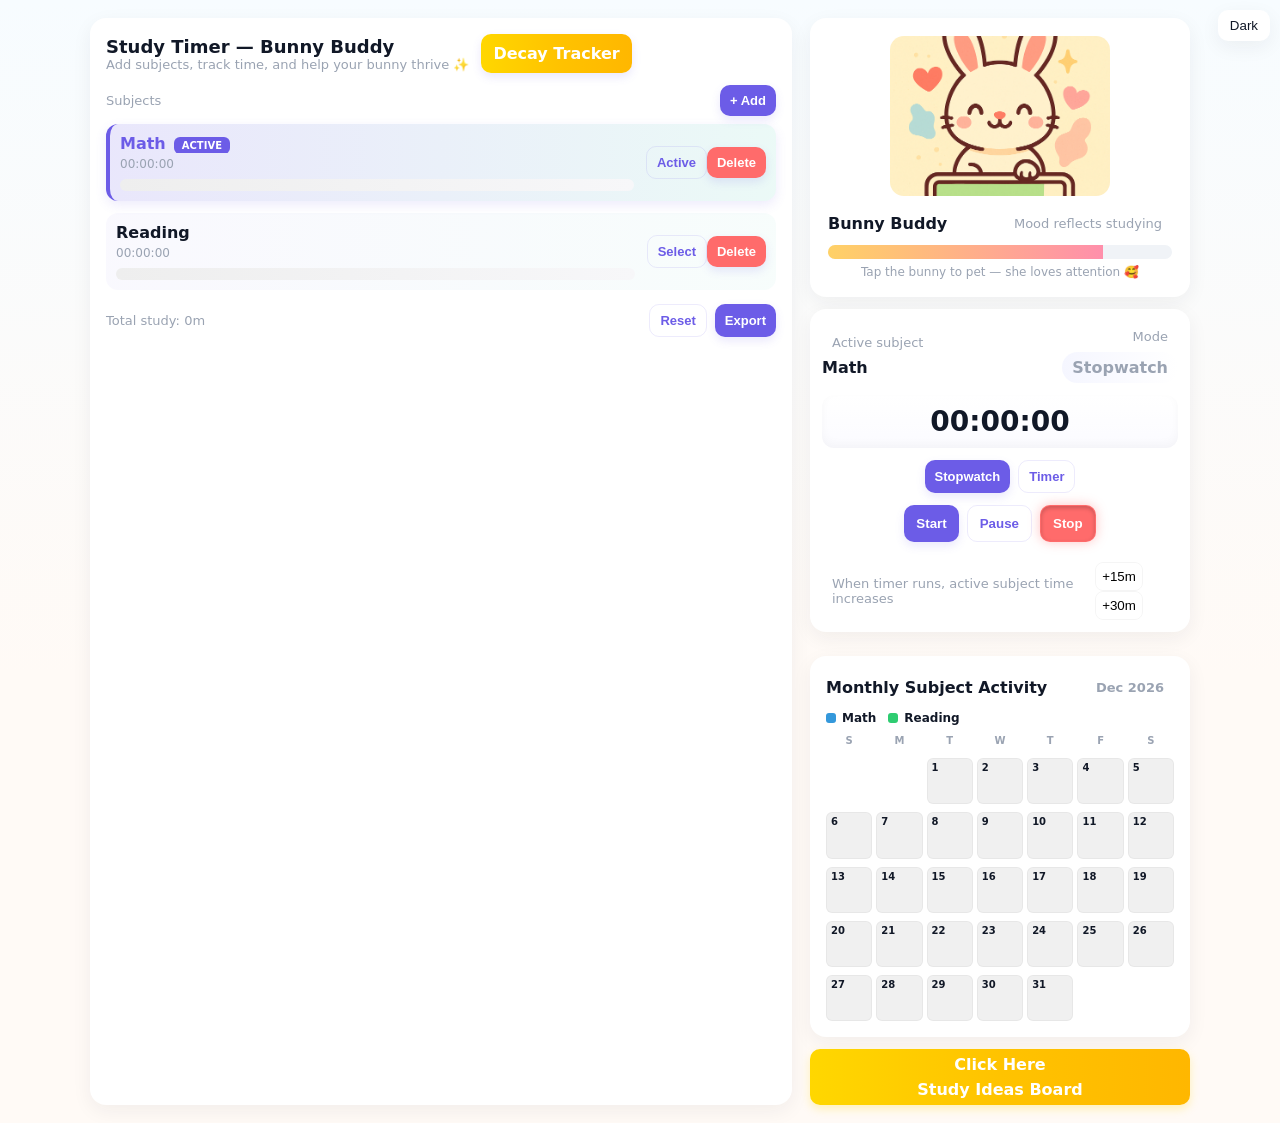
==== commit a807f0c2: "Update UX/UI buttons" ====
--- a/index.html
+++ b/index.html
@@ -1,990 +1,1031 @@
-<!doctype html>
-<html lang="en" data-theme="light">
-<head>
-  <meta charset="utf-8" />
-  <meta name="viewport" content="width=device-width,initial-scale=1" />
-  <title>Study Timer — Bunny Buddy</title>
-
-  <link rel="manifest" href="manifest.json">
-
-  <link rel="icon" type="image/png" href="bunny-icon.png">
-  <link rel="apple-touch-icon" href="icons/icon-192.png">
-
-  <meta name="theme-color" content="#6c5ce7" />
-
-  <style>
-    /* ========== Reset & Base ========== */
-    :root{
-      --bg:#fffaf6;
-      --card:#ffffff;
-      --accent:#6c5ce7;
-      --accent-2:#00b894;
-      --muted:#9aa3b2;
-      --danger:#ff6b6b;
-      --glass: rgba(255,255,255,0.7);
-      --text: #111827;
-      --card-shadow: 0 6px 20px rgba(28,31,45,0.06);
-      /* Custom Colors for Subject Stacked Bar */
-      --color-subj-1: #3498db; /* Blue: Default Math */
-      --color-subj-2: #2ecc71; /* Green: Default Reading */
-      --color-subj-3: #f1c40f; /* Yellow */
-      --color-subj-4: #e74c3c; /* Red */
-
-      /* Heatmap Colors (Blue Gradient for Total Effort) */
-      --heatmap-0: rgba(0,0,0,0.06);
-      --heatmap-1: #e9f0ff; /* Lightest */
-      --heatmap-2: #c5d8ff; /* Medium */
-      --heatmap-3: #9cbaff; /* Darker */
-      --heatmap-4: #739bff; /* Darkest */
-
-      --yellow-gradient: linear-gradient(90deg, #FFD700, #FFC300, #FFB700);
-      --shadow-yellow: 0 4px 10px rgba(255, 215, 0, 0.25);
-    }
-    html[data-theme='dark']{
-      --bg: #0f1226;
-      --card: #151823;
-      --accent: #9b7cff;
-      --accent-2:#21d19f;
-      --muted:#9aa3b2;
-      --text: #e6eef8;
-      --card-shadow: 0 6px 20px rgba(0,0,0,0.6);
-      /* Dark mode heatmap */
-      --heatmap-1: #1a2a47;
-      --heatmap-2: #243c68;
-      --heatmap-3: #305193;
-      --heatmap-4: #3c65c0;
-    }
-    *{box-sizing:border-box}
-    body{
-      margin:0;min-height:100vh;padding:18px;font-family:Inter,system-ui,-apple-system,"Segoe UI",Roboto,"Helvetica Neue",Arial;color:var(--text);
-      background: linear-gradient(180deg,#f7fcff 0%, var(--bg) 60%);
-      -webkit-font-smoothing:antialiased;
-    }
-    .app{max-width:1100px;margin:0 auto;display:grid;grid-template-columns:1fr 380px;gap:18px}
-    @media (max-width:880px){.app{grid-template-columns:1fr}.right{order:-1}}
-
-    .card{background:var(--card);border-radius:16px;padding:16px;box-shadow:var(--card-shadow)}
-    header.app-header{display:flex;gap:12px;align-items:center;margin-bottom:12px}
-    h1{font-size:18px;margin:0}
-    p.lead{margin:0;color:var(--muted);font-size:13px}
-
-    /* Left column - subjects */
-    .subjects{display:flex;gap:12px;flex-direction:column;margin-top:8px}
-    .subject-row{display:flex;gap:12px;align-items:center;padding:10px;border-radius:12px;background:linear-gradient(90deg, rgba(108,92,231,0.04), rgba(0,184,148,0.03))}
-    .subject-info{flex:1;min-width:0}
-    .subject-name{font-weight:600;white-space:nowrap;overflow:hidden;text-overflow:ellipsis}
-    .subject-time{font-size:12px;color:var(--muted);margin-top:4px}
-
-    .progress-wrap{height:12px;background:linear-gradient(90deg,#eee,#f7f7f9);border-radius:12px;overflow:hidden;margin-top:8px}
-    .progress-bar{height:100%;width:0%;border-radius:12px;transition:width .4s linear;background:linear-gradient(90deg,var(--accent),var(--accent-2));box-shadow: inset 0 -6px 14px rgba(0,0,0,0.06)}
-
-    .controls{display:flex;gap:8px;margin-top:12px;flex-wrap:wrap}
-    .btn{border:0;padding:10px 12px;border-radius:10px;background:var(--accent);color:white;font-weight:600;cursor:pointer;box-shadow:0 4px 10px rgba(108,92,231,0.14)}
-    .btn.secondary{background:transparent;color:var(--accent);border:1px solid rgba(108,92,231,0.12);box-shadow:none;font-weight:700}
-    .btn.ghost{background:transparent;color:var(--muted);border:1px dashed rgba(0,0,0,0.04);box-shadow:none;font-weight:600}
-
-    .row{display:flex;gap:8px;align-items:center}
-
-    /* Right column - bunny + timer */
-    .right{display:flex;flex-direction:column;gap:12px;position:relative}
-    .bunny-card{display:flex;flex-direction:column;align-items:center;gap:12px;padding:18px;text-align:center}
-    .bunny-wrap{width:100%;display:flex;justify-content:center}
-    svg.bunny{width:220px;height:160px;touch-action:manipulation;user-select:none}
-    .pet-hint{font-size:12px;color:var(--muted);margin-top:6px}
-    .health-bar{width:100%;background:#f0f3f7;height:14px;border-radius:8px;overflow:hidden;margin-top:6px}
-    .health-inner{height:100%;width:50%;transition:width .6s linear;background:linear-gradient(90deg,#ffd166,#ff8fab)}
-
-    .timer-card{padding:12px;display:flex;flex-direction:column;gap:12px;align-items:stretch}
-    .timer-display{font-size:28px;font-weight:700;padding:10px;border-radius:12px;background:linear-gradient(180deg,#fff,#fbfbff);text-align:center;box-shadow:inset 0 -4px 10px rgba(0,0,0,0.03)}
-    .mode-toggle{display:flex;gap:8px;justify-content:center}
-    .small{font-size:13px;padding:8px 10px}
-    .input-row{display:flex;gap:8px}
-    input[type="text"], input[type="number"]{padding:10px;border-radius:10px;border:1px solid #eee;flex:1;font-size:14px}
-
-    .subject-list-header{display:flex;justify-content:space-between;align-items:center}
-    .muted{color:var(--muted);font-size:13px}
-    .controls-bottom{display:flex;justify-content:space-between;align-items:center;gap:8px}
-
-    .icon-btn{background:transparent;border-radius:8px;padding:6px;border:1px solid rgba(0,0,0,0.04);cursor:pointer}
-    .pill{padding:6px 10px;border-radius:999px;background:linear-gradient(90deg,#f5f6ff,#fff);font-weight:700;color:var(--muted)}
-
-    /* Custom Button for Decay/Ideas */
-    .action-link-btn {
-      border: 0;
-      padding: 6px 6px;
-      border-radius: 10px;
-      background: var(--yellow-gradient);
-      color: white;
-      font-weight: 600;
-      cursor: pointer;
-      box-shadow: var(--shadow-yellow);
-      text-decoration: none;
-      display: block;
-      text-align: center;
-    }
-    .action-link-btn > div {
-        color: white;
-        font-weight: 600;
-    }
-
-    /* === NEW CALENDAR STYLES === */
-    #monthlyCalendar {
-        display:grid;
-        grid-template-columns:repeat(7,1fr);
-        gap:4px; /* Reduced gap for monthly view */
-        margin-top: 8px;
-    }
-    .calendar-day-label {
-        font-size: 10px;
-        text-align: center;
-        color: var(--muted);
-        font-weight: 700;
-    }
-    .calendar-cell {
-        width: 100%;
-        padding-top: 100%; /* Creates a square */
-        border-radius: 6px;
-        position: relative;
-        cursor: pointer;
-        transition: background-color 0.3s ease;
-        box-shadow: inset 0 0 0 1px rgba(0,0,0,0.04);
-        background: var(--heatmap-0);
-        margin-top: 4px;
-    }
-    /* Heatmap Backgrounds (based on total minutes) */
-    .calendar-cell[data-level="1"] { background: var(--heatmap-1); } /* 0-15m */
-    .calendar-cell[data-level="2"] { background: var(--heatmap-2); } /* 15-45m */
-    .calendar-cell[data-level="3"] { background: var(--heatmap-3); } /* 45-90m */
-    .calendar-cell[data-level="4"] { background: var(--heatmap-4); } /* 90+m */
-
-    .day-number {
-        position: absolute;
-        top: 4px;
-        left: 5px;
-        font-size: 10px;
-        font-weight: 600;
-        color: var(--text);
-    }
-    .day-bar-wrap {
-        position: absolute;
-        bottom: 4px;
-        left: 5px;
-        right: 5px;
-        height: 5px; /* Height of the stacked bar */
-        border-radius: 2px;
-        overflow: hidden;
-        background: rgba(0,0,0,0.1);
-        display: flex;
-        justify-content: flex-start;
-        align-items: stretch;
-    }
-    .day-bar-segment {
-        height: 100%;
-        min-width: 1px; /* Ensure tiny segments are visible */
-    }
-    .subject-legend-item {
-        display: flex;
-        align-items: center;
-        gap: 6px;
-        font-size: 12px;
-        font-weight: 600;
-        margin-right: 12px;
-    }
-    .legend-color-box {
-        width: 10px;
-        height: 10px;
-        border-radius: 3px;
-    }
-    /* END NEW CALENDAR STYLES */
-
-    /* small responsive tweaks */
-    @media (max-width:420px){svg.bunny{width:180px;height:140px}}
-    /* theme toggle button position */
-    #themeToggle{position:absolute;right:10px;top:10px;padding:8px 12px;border-radius:10px;border:0;background:var(--card);color:var(--text);box-shadow:var(--card-shadow);cursor:pointer}
-
-    /* 06DEC updates */
-    .mode-btn.active, .ctrl-btn.active {
-        outline: 3px solid #FFF4C2;
-        box-shadow: 0 0 12px #FFF4C2;
-        filter: brightness(1.2);
-    }
-    .mode-btn:hover, .ctrl-btn:hover {
-        transform: scale(1.03);
-    }
-    #mode-stopwatch.active, #mode-timer.active, #start-btn.active, #pause-btn.active, #stop-btn.active {
-        outline: 3px solid #FFF4C2;
-        box-shadow: 0 0 12px #FFF4C2;
-        filter: brightness(1.25);
-        transform: scale(1.03);
-    }
-    /* end 06DEC updates */
-  </style>
-</head>
-<body>
-  <button id="themeToggle" aria-label="Toggle theme">Dark</button>
-
-  <div class="app">
-    <div class="card">
-      <header class="app-header">
-        <div>
-          <h1>Study Timer — Bunny Buddy</h1>
-          <p class="lead">Add subjects, track time, and help your bunny thrive ✨</p>
-        </div>
-        <a href="./skill decay/skilldecay.html" class="action-link-btn" style="padding:10px 12px; box-shadow:0 4px 10px rgba(108,92,231,0.14);">
-        <div>Decay Tracker</div>
-       </a>
-      </header>
-
-      <div class="subject-list-header">
-        <div class="muted">Subjects</div>
-        <div>
-          <button id="add-subject-btn" class="btn small">+ Add</button>
-        </div>
-      </div>
-
-      <div class="subjects" id="subjects"></div>
-
-      <div style="margin-top:14px" class="controls-bottom">
-        <div class="muted">Total study: <span id="total-time">0m</span></div>
-        <div style="display:flex;gap:8px">
-          <button id="reset-data" class="btn secondary small">Reset</button>
-          <button id="export-data" class="btn small">Export</button>
-        </div>
-      </div>
-    </div>
-
-    <div class="right">
-      <div class="card bunny-card">
-        <div class="bunny-wrap">
-          <img id="bunny-img" src="bunny-icon.png" alt="Bunny" style="width:220px;height:160px;object-fit:cover;border-radius:14px;"/>
-        </div>
-
-        <div style="width:100%">
-          <div style="display:flex;justify-content:space-between;align-items:center">
-            <div style="font-weight:800">Bunny Buddy</div>
-            <div class="muted small">Mood reflects studying</div>
-          </div>
-          <div class="health-bar">
-            <div id="health-inner" class="health-inner" style="width:60%"></div>
-          </div>
-          <div class="pet-hint">Tap the bunny to pet — she loves attention 🥰</div>
-        </div>
-      </div>
-
-      <div class="card timer-card">
-        <div style="display:flex;justify-content:space-between;align-items:center">
-          <div>
-            <div class="muted small">Active subject</div>
-            <div id="active-subject" style="font-weight:800">— None —</div>
-          </div>
-          <div style="text-align:right">
-            <div class="muted small">Mode</div>
-            <div class="pill" id="mode-pill">Stopwatch</div>
-          </div>
-        </div>
-
-        <div class="timer-display" id="timer-display" aria-live="polite">00:00:00</div>
-
-        <div class="mode-toggle">
-          <button id="mode-stopwatch" class="btn small">Stopwatch</button>
-          <button id="mode-timer" class="btn small secondary">Timer</button>
-        </div>
-
-        <div class="input-row" id="timer-inputs" style="display:none">
-          <input id="timer-minutes" type="number" min="0" placeholder="minutes" aria-label="Timer minutes" />
-          <input id="timer-seconds" type="number" min="0" placeholder="seconds" aria-label="Timer seconds" />
-        </div>
-
-        <div style="display:flex;gap:8px;justify-content:center">
-          <button id="start-btn" class="btn">Start</button>
-          <button id="pause-btn" class="btn secondary">Pause</button>
-          <button id="stop-btn" class="btn ghost">Stop</button>
-        </div>
-
-        <div style="display:flex;justify-content:space-between;align-items:center;margin-top:8px">
-          <div class="muted small">When timer runs, active subject time increases</div>
-          <div>
-            <button id="quick-15" class="icon-btn" title="Add 15 minutes">+15m</button>
-            <button id="quick-30" class="icon-btn" title="Add 30 minutes">+30m</button>
-          </div>
-        </div>
-      </div>
-
-      <div class="card" id="calendar-card" style="margin-top:12px">
-        <div style="font-weight:800;margin-bottom:8px; display:flex; justify-content:space-between; align-items:center;">
-          <div>Monthly Subject Activity</div>
-          <div id="calendar-month-year" class="muted small">Dec 2025</div>
-        </div>
-
-        <div id="subject-legend" style="display:flex; flex-wrap:wrap; margin-bottom: 10px;">
-          </div>
-
-        <div id="day-headers" style="display:grid;grid-template-columns:repeat(7,1fr);gap:4px;">
-            <div class="calendar-day-label">S</div>
-            <div class="calendar-day-label">M</div>
-            <div class="calendar-day-label">T</div>
-            <div class="calendar-day-label">W</div>
-            <div class="calendar-day-label">T</div>
-            <div class="calendar-day-label">F</div>
-            <div class="calendar-day-label">S</div>
-        </div>
-
-        <div id="monthlyCalendar">
-            </div>
-      </div>
-
-      <a href="./moretolearn.html" class="action-link-btn" style="margin-top:0;">
-        <div>Click Here</div>
-        <div style="margin-top:6px;">Study Ideas Board</div>
-      </a>
-
-    </div>
-  </div>
-
-<script>
-/*
-  index.html - PWA entry file
-  REVISIONS:
-  1. Updated state.subjects with a 'colorIndex' property for mapping to CSS variables.
-  2. Updated study history structure to log minutes per subject ID.
-  3. Replaced updateStudyCalendar with renderMonthlyCalendar for the monthly, stacked-bar view.
-  4. Added logic for rendering day numbers, heatmap levels, and subject stacked bars.
-*/
-
-(function(){
-
-  // Storage key
-  const STORAGE_KEY = 'studyTimerData_v1';
-  const HISTORY_KEY = 'studyHistory_v2'; // New key for updated structure
-
-  const SUBJECT_COLORS = [
-    'var(--color-subj-1)', // Blue: Default Math
-    'var(--color-subj-2)', // Green: Default Reading
-    'var(--color-subj-3)', // Yellow
-    'var(--color-subj-4)', // Red
-  ];
-
-  // Initial default state (note the addition of colorIndex)
-  let state = {
-    subjects: [
-      {id: 's1', name: 'Math', seconds: 0, goalSeconds: 60*60, colorIndex: 0},
-      {id: 's2', name: 'Reading', seconds: 0, goalSeconds: 45*60, colorIndex: 1}
-    ],
-    activeId: null,
-    timer: {running:false, mode:'stopwatch', startedAt:null, elapsed:0, countdownLeft:0},
-    health: 80,
-    lastTick: Date.now(),
-    theme: 'light'
-  };
-
-  // HISTORY STRUCTURE (Example of what will be stored in localStorage under HISTORY_KEY)
-  // {
-  //   "2025-12-07": {
-  //     "totalMinutes": 105,
-  //     "subjects": {
-  //       "s1": 60, // Math ID: 60 minutes
-  //       "s2": 45  // Reading ID: 45 minutes
-  //     }
-  //   }
-  // }
-  let studyHistory = {};
-
-
-  // Helpers
-  function id(){ return Math.random().toString(36).slice(2,9) }
-  function save(){ localStorage.setItem(STORAGE_KEY, JSON.stringify(state)) }
-  function loadHistory() {
-    try {
-      studyHistory = JSON.parse(localStorage.getItem(HISTORY_KEY) || "{}");
-    } catch(e) { console.warn('History Load failed', e); studyHistory = {}; }
-  }
-  function saveHistory() {
-    localStorage.setItem(HISTORY_KEY, JSON.stringify(studyHistory));
-  }
-
-  function load(){
-    loadHistory();
-    try{
-      const raw = localStorage.getItem(STORAGE_KEY);
-      if(raw) {
-        const parsed = JSON.parse(raw);
-        // quick merge so keys not present in parsed are preserved
-        state = Object.assign(state, parsed);
-        // Ensure subjects have a colorIndex if loaded from old state
-        state.subjects.forEach((s, i) => {
-            if (s.colorIndex === undefined) s.colorIndex = i % SUBJECT_COLORS.length;
-        });
-      }
-    }catch(e){ console.warn('State Load failed', e) }
-  }
-
-  // Formatting
-  function fmtTime(secs){
-    const s = Math.floor(secs%60).toString().padStart(2,'0');
-    const m = Math.floor((secs/60)%60).toString().padStart(2,'0');
-    const h = Math.floor(secs/3600).toString().padStart(2,'0');
-    return h + ':' + m + ':' + s;
-  }
-
-  // Format total seconds into human-friendly hours/minutes (e.g. "2 hrs 30 mins")
-  function formatHoursMinsFromSeconds(secs){
-    const totalMins = Math.floor(secs / 60);
-    const hrs = Math.floor(totalMins / 60);
-    const mins = totalMins % 60;
-    if(hrs > 0){
-      const hrLabel = hrs === 1 ? 'hr' : 'hrs';
-      const minLabel = mins === 1 ? 'min' : 'mins';
-      return mins > 0 ? `${hrs} ${hrLabel} ${mins} ${minLabel}` : `${hrs} ${hrLabel}`;
-    }
-    return `${mins} ${mins === 1 ? 'min' : 'mins'}`;
-  }
-
-  // DOM elements
-  const subjectsEl = document.getElementById('subjects');
-  const totalTimeEl = document.getElementById('total-time');
-  const activeSubjectEl = document.getElementById('active-subject');
-  const timerDisplay = document.getElementById('timer-display');
-  const startBtn = document.getElementById('start-btn');
-  const pauseBtn = document.getElementById('pause-btn');
-  const stopBtn = document.getElementById('stop-btn');
-  const modeStopwatch = document.getElementById('mode-stopwatch');
-  const modeTimer = document.getElementById('mode-timer');
-  const timerInputs = document.getElementById('timer-inputs');
-  const timerMinutes = document.getElementById('timer-minutes');
-  const timerSeconds = document.getElementById('timer-seconds');
-  const modePill = document.getElementById('mode-pill');
-  const healthInner = document.getElementById('health-inner');
-  const bunnyImg = document.getElementById('bunny-img');
-  const addSubBtn = document.getElementById('add-subject-btn');
-  const resetBtn = document.getElementById('reset-data');
-  const exportBtn = document.getElementById('export-data');
-  const quick15 = document.getElementById('quick-15');
-  const quick30 = document.getElementById('quick-30');
-  const themeToggle = document.getElementById('themeToggle');
-  const monthlyCalendarEl = document.getElementById('monthlyCalendar');
-  const calendarMonthYearEl = document.getElementById('calendar-month-year');
-  const subjectLegendEl = document.getElementById('subject-legend');
-
-  function setActiveModeBtn(btn) {
-    document.getElementById("mode-stopwatch").classList.remove("active");
-    document.getElementById("mode-timer").classList.remove("active");
-    btn.classList.add("active");
-  }
-
-  function setActiveCtrlBtn(id) {
-    ["start-btn","pause-btn","stop-btn"].forEach(x =>
-      document.getElementById(x).classList.remove("active")
-    );
-    document.getElementById(id).classList.add("active");
-  }
-
-  function logStudyToCalendar(subjectId, seconds) {
-    const today = new Date().toLocaleDateString("en-CA"); // YYYY-MM-DD
-    const minutes = Math.round(seconds / 60);
-
-    if (minutes <= 0 || !subjectId) return;
-
-    // Initialize day entry
-    if (!studyHistory[today]) {
-        studyHistory[today] = { totalMinutes: 0, subjects: {} };
-    }
-
-    // Add minutes to subject
-    studyHistory[today].subjects[subjectId] = (studyHistory[today].subjects[subjectId] || 0) + minutes;
-
-    // Update total minutes for heatmap level
-    studyHistory[today].totalMinutes += minutes;
-
-    saveHistory();
-    renderMonthlyCalendar();
-  }
-
-
-  // Load saved state
-  load();
-
-  function resetDailyTimes() {
-    const today = new Date().toLocaleDateString("en-CA");
-    const last = localStorage.getItem("study_daily_reset");
-
-    if (today !== last) {
-      state.subjects = state.subjects.map(s => ({
-        ...s,
-        seconds: 0
-      }));
-      localStorage.setItem("study_daily_reset", today);
-      save();
-    }
-  }
-
-  resetDailyTimes();
-
-
-  // Set theme from state
-  if(state.theme) {
-    document.documentElement.dataset.theme = state.theme;
-    themeToggle.textContent = state.theme === 'light' ? 'Dark' : 'Light';
-  }
-
-  // Ensure active subject exists
-  if(!state.activeId && state.subjects.length) state.activeId = state.subjects[0].id;
-
-  // Render subjects
-  function renderSubjects(){
-    subjectsEl.innerHTML = '';
-    const total = state.subjects.reduce((s,x)=>s+x.seconds,0);
-    totalTimeEl.textContent = formatHoursMinsFromSeconds(total);
-
-    // Render Legend
-    subjectLegendEl.innerHTML = '';
-    state.subjects.forEach(s => {
-        const item = document.createElement('div');
-        item.className = 'subject-legend-item';
-        const box = document.createElement('div');
-        box.className = 'legend-color-box';
-        box.style.backgroundColor = SUBJECT_COLORS[s.colorIndex];
-        box.title = s.name;
-        item.appendChild(box);
-        item.appendChild(document.createTextNode(s.name));
-        subjectLegendEl.appendChild(item);
-    });
-
-
-    for(const s of state.subjects){
-      const wrap = document.createElement('div');
-      wrap.className = 'subject-row';
-
-      const info = document.createElement('div');
-      info.className = 'subject-info';
-      const title = document.createElement('div');
-      title.className = 'subject-name';
-      title.textContent = s.name;
-      if(state.activeId === s.id) title.style.color = 'var(--accent)';
-      const time = document.createElement('div');
-      time.className = 'subject-time';
-      time.textContent = fmtTime(s.seconds);
-      info.appendChild(title);
-      info.appendChild(time);
-
-      const progWrap = document.createElement('div');
-      progWrap.className = 'progress-wrap';
-      progWrap.style.width = '100%';
-      const prog = document.createElement('div');
-      prog.className = 'progress-bar';
-      const pct = Math.min(100, Math.round((s.seconds / (s.goalSeconds||3600))*100));
-      prog.style.width = pct + '%';
-      progWrap.appendChild(prog);
-
-      const actions = document.createElement('div');
-      actions.className = 'subject-actions';
-      const selectBtn = document.createElement('button');
-      selectBtn.className = 'btn secondary small';
-      selectBtn.textContent = (state.activeId === s.id) ? 'Active' : 'Select';
-      selectBtn.onclick = ()=>{ state.activeId = s.id; save(); renderAll() };
-
-      const editBtn = document.createElement('button');
-      editBtn.className = 'btn small ghost';
-      editBtn.textContent = 'Edit';
-      editBtn.onclick = ()=> editSubject(s.id);
-
-      const deleteBtn = document.createElement('button');
-      deleteBtn.className = 'btn small';
-      deleteBtn.style.background = 'var(--danger)';
-      deleteBtn.textContent = 'Delete';
-      deleteBtn.onclick = ()=> {
-        if(confirm('Delete subject "'+s.name+'"?')) {
-          state.subjects = state.subjects.filter(x=>x.id!==s.id);
-          if(state.activeId === s.id) state.activeId = state.subjects.length ? state.subjects[0].id : null;
-          save(); renderAll();
-        }
-      };
-
-      const leftCol = document.createElement('div');
-      leftCol.style.flex = '1';
-      leftCol.appendChild(info);
-      leftCol.appendChild(progWrap);
-
-      actions.appendChild(selectBtn);
-      // actions.appendChild(editBtn); // Removed edit/delete from main view for simplicity, keep in JS
-      actions.appendChild(deleteBtn);
-
-      wrap.appendChild(leftCol);
-      wrap.appendChild(actions);
-      subjectsEl.appendChild(wrap);
-    }
-  }
-
-  // Add subject
-  addSubBtn.addEventListener('click', ()=> {
-    const name = prompt('New subject name (e.g., "Biology")');
-    if(!name) return;
-    const mins = parseInt(prompt('Goal in minutes (optional, default 60)'),10) || 60;
-    const nextColorIndex = state.subjects.length % SUBJECT_COLORS.length;
-    state.subjects.push({
-        id: id(),
-        name: name.trim(),
-        seconds: 0,
-        goalSeconds: mins * 60,
-        colorIndex: nextColorIndex
-    });
-    if(!state.activeId) state.activeId = state.subjects[0].id;
-    save(); renderAll();
-  });
-
-  function editSubject(id){
-    const s = state.subjects.find(x=>x.id===id);
-    if(!s) return;
-    const newName = prompt('Edit name', s.name);
-    if(newName==null) return;
-    const newGoal = parseInt(prompt('Goal minutes', Math.round((s.goalSeconds||3600)/60)),10) || Math.round((s.goalSeconds||3600)/60);
-    s.name = newName.trim();
-    s.goalSeconds = Math.max(60, newGoal*60);
-    save(); renderAll();
-  }
-
-  // Timer controls
-  modeStopwatch.onclick = ()=> {
-    state.timer.mode = 'stopwatch';
-    timerInputs.style.display='none';
-    modePill.textContent='Stopwatch';
-    setActiveModeBtn(modeStopwatch);
-    save(); renderAll();
-  };
-
-  modeTimer.onclick = ()=> {
-    state.timer.mode = 'timer';
-    timerInputs.style.display='flex';
-    modePill.textContent='Timer';
-    setActiveModeBtn(modeTimer);
-    save(); renderAll();
-  };
-
-
-  startBtn.onclick = ()=> {
-    setActiveCtrlBtn("start-btn");
-    if(!state.activeId){
-      alert('Select or add a subject first.');
-      return;
-    }
-    if(state.timer.mode === 'timer'){
-      const mins = parseInt(timerMinutes.value || '0',10) || 0;
-      const secs = parseInt(timerSeconds.value || '0',10) || 0;
-      const total = mins*60 + secs;
-      if(total <= 0){
-        alert('Enter timer duration.');
-        return;
-      }
-      state.timer.countdownLeft = total;
-      state.timer.elapsed = 0; // Elapsed is now only used for stopwatch
-    }
-    state.timer.running = true;
-    state.timer.startedAt = Date.now();
-    save();
-
-  };
-
-  pauseBtn.onclick = ()=> {
-    setActiveCtrlBtn("pause-btn");
-    if(!state.timer.running) return;
-    const now = Date.now();
-    const dt = Math.floor((now - state.timer.startedAt)/1000);
-    
-    // Log elapsed time to active subject for both modes
-    const consumedTime = (state.timer.mode === 'stopwatch') ? dt : Math.min(dt, state.timer.countdownLeft);
-    if (state.activeId && consumedTime > 0) {
-        const s = state.subjects.find(x=>x.id===state.activeId);
-        if(s) s.seconds += consumedTime;
-        logStudyToCalendar(state.activeId, consumedTime);
-    }
-    
-    state.timer.elapsed += dt;
-    state.timer.running = false;
-    state.timer.startedAt = null;
-    save();
-    renderAll();
-  };
-
-  stopBtn.onclick = ()=> {
-    // Before stopping, calculate and log any time since last tick/pause
-    if (state.timer.running && state.activeId) {
-      const now = Date.now();
-      const dt = Math.floor((now - state.timer.startedAt)/1000);
-      
-      const consumedTime = (state.timer.mode === 'stopwatch') ? dt : Math.min(dt, state.timer.countdownLeft);
-      if (consumedTime > 0) {
-          const s = state.subjects.find(x=>x.id===state.activeId);
-          if(s) s.seconds += consumedTime;
-          logStudyToCalendar(state.activeId, consumedTime);
-      }
-    }
-    // Also log any time accumulated in elapsed if in stopwatch mode and not running
-    if (state.timer.mode === 'stopwatch' && !state.timer.running && state.timer.elapsed > 0 && state.activeId) {
-        logStudyToCalendar(state.activeId, state.timer.elapsed);
-    }
-
-
-    setActiveCtrlBtn("stop-btn");
-    state.timer.running = false;
-    state.timer.startedAt = null;
-    state.timer.elapsed = 0;
-    state.timer.countdownLeft = 0;
-    save();
-    renderAll();
-  };
-
-  quick15.onclick = ()=> { addTimeToActive(15*60); };
-  quick30.onclick = ()=> { addTimeToActive(30*60); };
-
-  function addTimeToActive(sec){
-    if(!state.activeId) return;
-    const s = state.subjects.find(x=>x.id===state.activeId);
-    if(!s) return;
-    s.seconds += sec;
-    logStudyToCalendar(state.activeId, sec);
-    save(); renderAll();
-  }
-
-  // export/reset
-  exportBtn.onclick = ()=> {
-    const data = JSON.stringify({ state, studyHistory }, null, 2);
-    const url = URL.createObjectURL(new Blob([data], {type:'application/json'}));
-    const a = document.createElement('a');
-    a.href = url; a.download = 'study-timer-export.json';
-    a.click(); URL.revokeObjectURL(url);
-  };
-  resetBtn.onclick = ()=> {
-    if(confirm('Clear all data (state, history, and daily reset marker) and reset?')){
-      localStorage.removeItem(STORAGE_KEY);
-      localStorage.removeItem(HISTORY_KEY);
-      localStorage.removeItem("study_daily_reset");
-      location.reload();
-    }
-  };
-
-  // bunny pet interaction
-  (function(){
-    let petTimeout;
-    bunnyImg.addEventListener('click', ()=> {
-      // simple visual feedback: scale
-      bunnyImg.animate([{transform:'scale(1)'},{transform:'scale(0.96)'},{transform:'scale(1)'}],{duration:280,easing:'ease-out'});
-      // pet gives a small health boost
-      state.health = Math.min(100, state.health + 6);
-      save(); renderAll();
-      if(petTimeout) clearTimeout(petTimeout);
-      petTimeout = setTimeout(()=>{ petTimeout = null }, 600);
-    });
-  })();
-
-  // tick loop using requestAnimationFrame for smoothness
-  function tick(){
-    const now = Date.now();
-    const dtMs = now - (state.lastTick || now);
-    const dt = Math.floor(dtMs/1000);
-    const activeSubject = state.subjects.find(x=>x.id===state.activeId);
-
-    if(dt > 0){
-      if(state.timer.running && activeSubject){
-        if(state.timer.mode === 'stopwatch'){
-          // Stopwatch: Add to subject time and elapsed time
-          activeSubject.seconds += dt;
-          state.timer.elapsed += dt;
-          state.timer.startedAt = now;
-          logStudyToCalendar(state.activeId, dt); // Log every tick
-        } else if(state.timer.mode === 'timer'){
-          // Timer: Consume countdown, add consumed time to subject time
-          const before = state.timer.countdownLeft;
-          state.timer.countdownLeft = Math.max(0, Math.floor(state.timer.countdownLeft - dt));
-          const consumed = Math.min(dt, before);
-          
-          activeSubject.seconds += consumed;
-          state.timer.startedAt = now;
-          logStudyToCalendar(state.activeId, consumed); // Log consumed time
-
-          if(state.timer.countdownLeft <= 0){
-            state.timer.running = false;
-            state.timer.startedAt = null;
-            flashBunny();
-            // Do not clear elapsed time here, keep it for potential review if needed
-          }
-        }
-        state.health = Math.min(100, state.health + (dt * 0.12));
-      } else {
-        state.health = Math.max(0, state.health - (dt * 0.05));
-        state.timer.startedAt = null;
-      }
-      state.lastTick = now;
-      save();
-      renderAll();
-    }
-    requestAnimationFrame(tick);
-  }
-
-  function flashBunny(){
-    bunnyImg.animate([{filter:'brightness(1)'},{filter:'brightness(1.12)'},{filter:'brightness(1)'}],{duration:600,easing:'ease-out'});
-  }
-
-  function renderTimer(){
-    let secs = 0;
-    if(state.timer.mode === 'stopwatch'){
-      secs = state.timer.elapsed + (state.timer.running ? Math.floor((Date.now()-state.timer.startedAt)/1000) : 0);
-    } else { // 'timer'
-      secs = state.timer.countdownLeft - (state.timer.running ? Math.floor((Date.now()-state.timer.startedAt)/1000) : 0);
-      secs = Math.max(0,secs);
-    }
-
-    timerDisplay.textContent = fmtTime(secs);
-
-    // Control button states
-    startBtn.disabled = state.timer.running;
-    startBtn.style.opacity = state.timer.running ? 0.6 : 1;
-    pauseBtn.disabled = !state.timer.running;
-
-    // Set active controls visual
-    if (state.timer.running) {
-        setActiveCtrlBtn("start-btn");
-    } else if ((state.timer.mode === 'stopwatch' && state.timer.elapsed > 0) || (state.timer.mode === 'timer' && state.timer.countdownLeft > 0)) {
-        setActiveCtrlBtn("pause-btn");
-    } else {
-        setActiveCtrlBtn("stop-btn");
-    }
-
-    // Active Subject / Mode pill
-    const active = state.subjects.find(x=>x.id===state.activeId);
-    activeSubjectEl.textContent = active ? active.name : '— None —';
-    modePill.textContent = state.timer.mode === 'stopwatch' ? 'Stopwatch' : 'Timer';
-
-    // Mode buttons active state
-    if (state.timer.mode === 'stopwatch') {
-      setActiveModeBtn(modeStopwatch);
-    } else {
-      setActiveModeBtn(modeTimer);
-    }
-
-    // Timer input visibility
-    timerInputs.style.display = state.timer.mode === 'timer' ? 'flex' : 'none';
-  }
-
-  function renderMonthlyCalendar() {
-    monthlyCalendarEl.innerHTML = '';
-    const now = new Date();
-    // Get the first day of the current month
-    const firstDayOfMonth = new Date(now.getFullYear(), now.getMonth(), 1);
-    const lastDayOfMonth = new Date(now.getFullYear(), now.getMonth() + 1, 0).getDate();
-    // Get the day of the week for the 1st (0=Sun, 6=Sat)
-    const startOffset = firstDayOfMonth.getDay();
-
-    calendarMonthYearEl.textContent = now.toLocaleString('en-US', { month: 'short', year: 'numeric' });
-
-    // 1. Fill in blank cells for the start offset
-    for (let i = 0; i < startOffset; i++) {
-        const blank = document.createElement("div");
-        monthlyCalendarEl.appendChild(blank);
-    }
-
-    // 2. Render all days of the month
-    for (let date = 1; date <= lastDayOfMonth; date++) {
-        const d = new Date(now.getFullYear(), now.getMonth(), date);
-        const dateKey = d.toLocaleDateString("en-CA"); // YYYY-MM-DD
-
-        const dayData = studyHistory[dateKey] || { totalMinutes: 0, subjects: {} };
-        const totalMinutes = dayData.totalMinutes;
-        const subjData = dayData.subjects;
-
-        let level = 0;
-        if (totalMinutes > 15) level = 1;  // > 15m
-        if (totalMinutes > 45) level = 2;  // > 45m (0.75h)
-        if (totalMinutes > 90) level = 3;  // > 90m (1.5h)
-        if (totalMinutes > 180) level = 4; // > 180m (3h)
-
-        const cell = document.createElement("div");
-        cell.className = "calendar-cell";
-        cell.dataset.level = level;
-
-        // Day Number
-        const dayNum = document.createElement("div");
-        dayNum.className = "day-number";
-        dayNum.textContent = date;
-        cell.appendChild(dayNum);
-
-        // Tooltip Content (Full breakdown)
-        let tooltipText = `${d.toLocaleDateString('en-US')}\nTotal: ${Math.round(totalMinutes/60)}h ${totalMinutes%60}m`;
-        let subjectBars = [];
-        let totalTimeForBar = 0;
-
-        // Collect and sort subject data for the bar
-        Object.keys(subjData).forEach(subjId => {
-            if (subjData[subjId] > 0) {
-                totalTimeForBar += subjData[subjId];
-                subjectBars.push({ id: subjId, minutes: subjData[subjId] });
-            }
-        });
-
-        // Create Stacked Bar
-        if (totalTimeForBar > 0) {
-            const barWrap = document.createElement("div");
-            barWrap.className = "day-bar-wrap";
-
-            subjectBars.forEach(bar => {
-                const s = state.subjects.find(x => x.id === bar.id);
-                const pct = (bar.minutes / totalTimeForBar) * 100;
-
-                const segment = document.createElement("div");
-                segment.className = "day-bar-segment";
-                segment.style.width = `${pct}%`;
-                segment.style.backgroundColor = s ? SUBJECT_COLORS[s.colorIndex] : '#ccc';
-                barWrap.appendChild(segment);
-
-                // Add to Tooltip
-                tooltipText += `\n${s ? s.name : 'Unknown'}: ${Math.round(bar.minutes/60)}h ${bar.minutes%60}m`;
-            });
-            cell.appendChild(barWrap);
-        }
-
-        cell.title = tooltipText;
-        monthlyCalendarEl.appendChild(cell);
-    }
-  }
-
-  function renderAll(){
-    renderSubjects();
-    renderTimer();
-    renderMonthlyCalendar();
-    healthInner.style.width = Math.max(0, Math.min(100, Math.round(state.health))) + '%';
-  }
-
-  // start UI
-  renderAll();
-  requestAnimationFrame(tick);
-
-  // expose state for debugging
-  window._studyState = state;
-  save();
-
-  // keyboard shortcuts
-  window.addEventListener('keydown', (e)=>{
-    if(e.key === ' '){ e.preventDefault(); if(state.timer.running) pauseBtn.click(); else startBtn.click(); }
-    if(e.key === 'p') bunnyImg.click();
-  });
-
-  // Theme toggle
-  themeToggle.addEventListener('click', ()=>{
-    const html = document.documentElement;
-    html.dataset.theme = html.dataset.theme === 'light' ? 'dark' : 'light';
-    themeToggle.textContent = html.dataset.theme === 'light' ? 'Dark' : 'Light';
-    state.theme = html.dataset.theme;
-    save();
-  });
-
-  // register service worker for offline + caching (PWA)
-  if('serviceWorker' in navigator){
-    navigator.serviceWorker.register('service-worker.js').then(reg=>{
-      console.log('SW registered', reg.scope);
-    }).catch(err=>{
-      console.warn('SW failed', err);
-    });
-  }
-
-})();
-</script>
-</body>
+<!doctype html>
+<html lang="en" data-theme="light">
+<head>
+  <meta charset="utf-8" />
+  <meta name="viewport" content="width=device-width,initial-scale=1" />
+  <title>Study Timer — Bunny Buddy</title>
+
+  <link rel="manifest" href="manifest.json">
+
+  <link rel="icon" type="image/png" href="bunny-icon.png">
+  <link rel="apple-touch-icon" href="icons/icon-192.png">
+
+  <meta name="theme-color" content="#6c5ce7" />
+
+  <style>
+    /* ========== Reset & Base ========== */
+    :root{
+      --bg:#fffaf6;
+      --card:#ffffff;
+      --accent:#6c5ce7;
+      --accent-2:#00b894;
+      --muted:#9aa3b2;
+      --danger:#ff6b6b;
+      --glass: rgba(255,255,255,0.7);
+      --text: #111827;
+      --card-shadow: 0 6px 20px rgba(28,31,45,0.06);
+      /* Custom Colors for Subject Stacked Bar */
+      --color-subj-1: #3498db; /* Blue: Default Math */
+      --color-subj-2: #2ecc71; /* Green: Default Reading */
+      --color-subj-3: #f1c40f; /* Yellow */
+      --color-subj-4: #e74c3c; /* Red */
+
+      /* Heatmap Colors (Blue Gradient for Total Effort) */
+      --heatmap-0: rgba(0,0,0,0.06);
+      --heatmap-1: #e9f0ff; /* Lightest */
+      --heatmap-2: #c5d8ff; /* Medium */
+      --heatmap-3: #9cbaff; /* Darker */
+      --heatmap-4: #739bff; /* Darkest */
+
+      --yellow-gradient: linear-gradient(90deg, #FFD700, #FFC300, #FFB700);
+      --shadow-yellow: 0 4px 10px rgba(255, 215, 0, 0.25);
+    }
+    html[data-theme='dark']{
+      --bg: #0f1226;
+      --card: #151823;
+      --accent: #9b7cff;
+      --accent-2:#21d19f;
+      --muted:#9aa3b2;
+      --text: #e6eef8;
+      --card-shadow: 0 6px 20px rgba(0,0,0,0.6);
+      /* Dark mode heatmap */
+      --heatmap-1: #1a2a47;
+      --heatmap-2: #243c68;
+      --heatmap-3: #305193;
+      --heatmap-4: #3c65c0;
+    }
+    *{box-sizing:border-box}
+    body{
+      margin:0;min-height:100vh;padding:18px;font-family:Inter,system-ui,-apple-system,"Segoe UI",Roboto,"Helvetica Neue",Arial;color:var(--text);
+      background: linear-gradient(180deg,#f7fcff 0%, var(--bg) 60%);
+      -webkit-font-smoothing:antialiased;
+    }
+    .app{max-width:1100px;margin:0 auto;display:grid;grid-template-columns:1fr 380px;gap:18px}
+    @media (max-width:880px){.app{grid-template-columns:1fr}.right{order:-1}}
+
+    .card{background:var(--card);border-radius:16px;padding:16px;box-shadow:var(--card-shadow)}
+    header.app-header{display:flex;gap:12px;align-items:center;margin-bottom:12px}
+    h1{font-size:18px;margin:0}
+    p.lead{margin:0;color:var(--muted);font-size:13px}
+
+    /* Left column - subjects */
+    .subjects{display:flex;gap:12px;flex-direction:column;margin-top:8px}
+    .subject-row{display:flex;gap:12px;align-items:center;padding:10px;border-radius:12px;background:linear-gradient(90deg, rgba(108,92,231,0.04), rgba(0,184,148,0.03))}
+    .subject-info{flex:1;min-width:0}
+    .subject-name{font-weight:600;white-space:nowrap;overflow:hidden;text-overflow:ellipsis}
+    .subject-time{font-size:12px;color:var(--muted);margin-top:4px}
+
+    .progress-wrap{height:12px;background:linear-gradient(90deg,#eee,#f7f7f9);border-radius:12px;overflow:hidden;margin-top:8px}
+    .progress-bar{height:100%;width:0%;border-radius:12px;transition:width .4s linear;background:linear-gradient(90deg,var(--accent),var(--accent-2));box-shadow: inset 0 -6px 14px rgba(0,0,0,0.06)}
+
+    .controls{display:flex;gap:8px;margin-top:12px;flex-wrap:wrap}
+    .btn{border:0;padding:10px 12px;border-radius:10px;background:var(--accent);color:white;font-weight:600;cursor:pointer;box-shadow:0 4px 10px rgba(108,92,231,0.14)}
+    .btn.secondary{background:transparent;color:var(--accent);border:1px solid rgba(108,92,231,0.12);box-shadow:none;font-weight:700}
+    .btn.ghost{background:transparent;color:var(--muted);border:1px dashed rgba(0,0,0,0.04);box-shadow:none;font-weight:600}
+
+    .row{display:flex;gap:8px;align-items:center}
+
+    /* Right column - bunny + timer */
+    .right{display:flex;flex-direction:column;gap:12px;position:relative}
+    .bunny-card{display:flex;flex-direction:column;align-items:center;gap:12px;padding:18px;text-align:center}
+    .bunny-wrap{width:100%;display:flex;justify-content:center}
+    svg.bunny{width:220px;height:160px;touch-action:manipulation;user-select:none}
+    .pet-hint{font-size:12px;color:var(--muted);margin-top:6px}
+    .health-bar{width:100%;background:#f0f3f7;height:14px;border-radius:8px;overflow:hidden;margin-top:6px}
+    .health-inner{height:100%;width:50%;transition:width .6s linear;background:linear-gradient(90deg,#ffd166,#ff8fab)}
+
+    .timer-card{padding:12px;display:flex;flex-direction:column;gap:12px;align-items:stretch}
+    .timer-display{font-size:28px;font-weight:700;padding:10px;border-radius:12px;background:linear-gradient(180deg,#fff,#fbfbff);text-align:center;box-shadow:inset 0 -4px 10px rgba(0,0,0,0.03)}
+    .mode-toggle{display:flex;gap:8px;justify-content:center}
+    .small{font-size:13px;padding:8px 10px}
+    .input-row{display:flex;gap:8px}
+    input[type="text"], input[type="number"]{padding:10px;border-radius:10px;border:1px solid #eee;flex:1;font-size:14px}
+
+    .subject-list-header{display:flex;justify-content:space-between;align-items:center}
+    .muted{color:var(--muted);font-size:13px}
+    .controls-bottom{display:flex;justify-content:space-between;align-items:center;gap:8px}
+
+    .icon-btn{background:transparent;border-radius:8px;padding:6px;border:1px solid rgba(0,0,0,0.04);cursor:pointer}
+    .pill{padding:6px 10px;border-radius:999px;background:linear-gradient(90deg,#f5f6ff,#fff);font-weight:700;color:var(--muted)}
+
+    /* Custom Button for Decay/Ideas */
+    .action-link-btn {
+      border: 0;
+      padding: 6px 6px;
+      border-radius: 10px;
+      background: var(--yellow-gradient);
+      color: white;
+      font-weight: 600;
+      cursor: pointer;
+      box-shadow: var(--shadow-yellow);
+      text-decoration: none;
+      display: block;
+      text-align: center;
+    }
+    .action-link-btn > div {
+        color: white;
+        font-weight: 600;
+    }
+
+    /* === NEW CALENDAR STYLES === */
+    #monthlyCalendar {
+        display:grid;
+        grid-template-columns:repeat(7,1fr);
+        gap:4px; /* Reduced gap for monthly view */
+        margin-top: 8px;
+    }
+    .calendar-day-label {
+        font-size: 10px;
+        text-align: center;
+        color: var(--muted);
+        font-weight: 700;
+    }
+    .calendar-cell {
+        width: 100%;
+        padding-top: 100%; /* Creates a square */
+        border-radius: 6px;
+        position: relative;
+        cursor: pointer;
+        transition: background-color 0.3s ease;
+        box-shadow: inset 0 0 0 1px rgba(0,0,0,0.04);
+        background: var(--heatmap-0);
+        margin-top: 4px;
+    }
+    /* Heatmap Backgrounds (based on total minutes) */
+    .calendar-cell[data-level="1"] { background: var(--heatmap-1); } /* 0-15m */
+    .calendar-cell[data-level="2"] { background: var(--heatmap-2); } /* 15-45m */
+    .calendar-cell[data-level="3"] { background: var(--heatmap-3); } /* 45-90m */
+    .calendar-cell[data-level="4"] { background: var(--heatmap-4); } /* 90+m */
+
+    .day-number {
+        position: absolute;
+        top: 4px;
+        left: 5px;
+        font-size: 10px;
+        font-weight: 600;
+        color: var(--text);
+    }
+    .day-bar-wrap {
+        position: absolute;
+        bottom: 4px;
+        left: 5px;
+        right: 5px;
+        height: 5px; /* Height of the stacked bar */
+        border-radius: 2px;
+        overflow: hidden;
+        background: rgba(0,0,0,0.1);
+        display: flex;
+        justify-content: flex-start;
+        align-items: stretch;
+    }
+    .day-bar-segment {
+        height: 100%;
+        min-width: 1px; /* Ensure tiny segments are visible */
+    }
+    .subject-legend-item {
+        display: flex;
+        align-items: center;
+        gap: 6px;
+        font-size: 12px;
+        font-weight: 600;
+        margin-right: 12px;
+    }
+    .legend-color-box {
+        width: 10px;
+        height: 10px;
+        border-radius: 3px;
+    }
+    /* END NEW CALENDAR STYLES */
+
+    /* small responsive tweaks */
+    @media (max-width:420px){svg.bunny{width:180px;height:140px}}
+    /* theme toggle button position */
+    #themeToggle{position:absolute;right:10px;top:10px;padding:8px 12px;border-radius:10px;border:0;background:var(--card);color:var(--text);box-shadow:var(--card-shadow);cursor:pointer}
+
+    /* 06DEC updates */
+      /* Active Subject Card Styling */
+      .subject-row.is-active {
+        background: linear-gradient(90deg, rgba(108,92,231,0.15), rgba(0,184,148,0.08));
+        border-left: 4px solid var(--accent);
+        box-shadow: 0 4px 12px rgba(108,92,231,0.12);
+      }
+      .subject-row.is-active .subject-name {
+        color: var(--accent);
+        font-weight: 800;
+      }
+      .active-badge {
+        font-size: 10px;
+        font-weight: 700;
+        text-transform: uppercase;
+        padding: 3px 8px;
+        border-radius: 6px;
+        background: var(--accent);
+        color: white;
+        margin-left: 8px;
+      }
+
+      /* Primary Control Buttons (Start, Pause, Stop) */
+      .btn {
+        transition: all 0.2s cubic-bezier(0.4, 0, 0.2, 1);
+      }
+      .btn:active {
+        transform: translateY(2px) scale(0.98);
+      }
+
+      /* Start Button running state: Solid Emerald Green */
+      #start-btn.is-active {
+        background: #00b894 !important;
+        color: #ffffff !important;
+        box-shadow: 0 0 12px rgba(0, 184, 148, 0.5), inset 0 2px 4px rgba(0,0,0,0.2) !important;
+      }
+
+      /* Pause Button active state: Amber Yellow */
+      #pause-btn.is-active {
+        background: #fdcb6e !important;
+        color: #2d3436 !important;
+        border-color: #fdcb6e !important;
+        box-shadow: 0 0 12px rgba(253, 203, 110, 0.5), inset 0 2px 4px rgba(0,0,0,0.15) !important;
+      }
+
+      /* Stop Button active state: Rose Red */
+      #stop-btn.is-active {
+        background: #ff6b6b !important;
+        color: #ffffff !important;
+        border-color: #ff6b6b !important;
+        box-shadow: 0 0 12px rgba(255, 107, 107, 0.4), inset 0 2px 4px rgba(0,0,0,0.2) !important;
+      }
+
+      /* Mode Buttons (Stopwatch / Timer) */
+      .mode-toggle .btn.active {
+        background: var(--accent) !important;
+        color: white !important;
+        border-color: var(--accent) !important;
+        font-weight: 700;
+      }
+  </style>
+</head>
+<body>
+  <button id="themeToggle" aria-label="Toggle theme">Dark</button>
+
+  <div class="app">
+    <div class="card">
+      <header class="app-header">
+        <div>
+          <h1>Study Timer — Bunny Buddy</h1>
+          <p class="lead">Add subjects, track time, and help your bunny thrive ✨</p>
+        </div>
+        <a href="./skill decay/skilldecay.html" class="action-link-btn" style="padding:10px 12px; box-shadow:0 4px 10px rgba(108,92,231,0.14);">
+        <div>Decay Tracker</div>
+       </a>
+      </header>
+
+      <div class="subject-list-header">
+        <div class="muted">Subjects</div>
+        <div>
+          <button id="add-subject-btn" class="btn small">+ Add</button>
+        </div>
+      </div>
+
+      <div class="subjects" id="subjects"></div>
+
+      <div style="margin-top:14px" class="controls-bottom">
+        <div class="muted">Total study: <span id="total-time">0m</span></div>
+        <div style="display:flex;gap:8px">
+          <button id="reset-data" class="btn secondary small">Reset</button>
+          <button id="export-data" class="btn small">Export</button>
+        </div>
+      </div>
+    </div>
+
+    <div class="right">
+      <div class="card bunny-card">
+        <div class="bunny-wrap">
+          <img id="bunny-img" src="bunny-icon.png" alt="Bunny" style="width:220px;height:160px;object-fit:cover;border-radius:14px;"/>
+        </div>
+
+        <div style="width:100%">
+          <div style="display:flex;justify-content:space-between;align-items:center">
+            <div style="font-weight:800">Bunny Buddy</div>
+            <div class="muted small">Mood reflects studying</div>
+          </div>
+          <div class="health-bar">
+            <div id="health-inner" class="health-inner" style="width:60%"></div>
+          </div>
+          <div class="pet-hint">Tap the bunny to pet — she loves attention 🥰</div>
+        </div>
+      </div>
+
+      <div class="card timer-card">
+        <div style="display:flex;justify-content:space-between;align-items:center">
+          <div>
+            <div class="muted small">Active subject</div>
+            <div id="active-subject" style="font-weight:800">— None —</div>
+          </div>
+          <div style="text-align:right">
+            <div class="muted small">Mode</div>
+            <div class="pill" id="mode-pill">Stopwatch</div>
+          </div>
+        </div>
+
+        <div class="timer-display" id="timer-display" aria-live="polite">00:00:00</div>
+
+        <div class="mode-toggle">
+          <button id="mode-stopwatch" class="btn small">Stopwatch</button>
+          <button id="mode-timer" class="btn small secondary">Timer</button>
+        </div>
+
+        <div class="input-row" id="timer-inputs" style="display:none">
+          <input id="timer-minutes" type="number" min="0" placeholder="minutes" aria-label="Timer minutes" />
+          <input id="timer-seconds" type="number" min="0" placeholder="seconds" aria-label="Timer seconds" />
+        </div>
+
+        <div style="display:flex;gap:8px;justify-content:center">
+          <button id="start-btn" class="btn">Start</button>
+          <button id="pause-btn" class="btn secondary">Pause</button>
+          <button id="stop-btn" class="btn ghost">Stop</button>
+        </div>
+
+        <div style="display:flex;justify-content:space-between;align-items:center;margin-top:8px">
+          <div class="muted small">When timer runs, active subject time increases</div>
+          <div>
+            <button id="quick-15" class="icon-btn" title="Add 15 minutes">+15m</button>
+            <button id="quick-30" class="icon-btn" title="Add 30 minutes">+30m</button>
+          </div>
+        </div>
+      </div>
+
+      <div class="card" id="calendar-card" style="margin-top:12px">
+        <div style="font-weight:800;margin-bottom:8px; display:flex; justify-content:space-between; align-items:center;">
+          <div>Monthly Subject Activity</div>
+          <div id="calendar-month-year" class="muted small">Dec 2025</div>
+        </div>
+
+        <div id="subject-legend" style="display:flex; flex-wrap:wrap; margin-bottom: 10px;">
+          </div>
+
+        <div id="day-headers" style="display:grid;grid-template-columns:repeat(7,1fr);gap:4px;">
+            <div class="calendar-day-label">S</div>
+            <div class="calendar-day-label">M</div>
+            <div class="calendar-day-label">T</div>
+            <div class="calendar-day-label">W</div>
+            <div class="calendar-day-label">T</div>
+            <div class="calendar-day-label">F</div>
+            <div class="calendar-day-label">S</div>
+        </div>
+
+        <div id="monthlyCalendar">
+            </div>
+      </div>
+
+      <a href="./moretolearn.html" class="action-link-btn" style="margin-top:0;">
+        <div>Click Here</div>
+        <div style="margin-top:6px;">Study Ideas Board</div>
+      </a>
+
+    </div>
+  </div>
+
+<script>
+/*
+  index.html - PWA entry file
+  REVISIONS:
+  1. Updated state.subjects with a 'colorIndex' property for mapping to CSS variables.
+  2. Updated study history structure to log minutes per subject ID.
+  3. Replaced updateStudyCalendar with renderMonthlyCalendar for the monthly, stacked-bar view.
+  4. Added logic for rendering day numbers, heatmap levels, and subject stacked bars.
+*/
+
+(function(){
+
+  // Storage key
+  const STORAGE_KEY = 'studyTimerData_v1';
+  const HISTORY_KEY = 'studyHistory_v2'; // New key for updated structure
+
+  const SUBJECT_COLORS = [
+    'var(--color-subj-1)', // Blue: Default Math
+    'var(--color-subj-2)', // Green: Default Reading
+    'var(--color-subj-3)', // Yellow
+    'var(--color-subj-4)', // Red
+  ];
+
+  // Initial default state (note the addition of colorIndex)
+  let state = {
+    subjects: [
+      {id: 's1', name: 'Math', seconds: 0, goalSeconds: 60*60, colorIndex: 0},
+      {id: 's2', name: 'Reading', seconds: 0, goalSeconds: 45*60, colorIndex: 1}
+    ],
+    activeId: null,
+    timer: {running:false, mode:'stopwatch', startedAt:null, elapsed:0, countdownLeft:0},
+    health: 80,
+    lastTick: Date.now(),
+    theme: 'light'
+  };
+
+  // HISTORY STRUCTURE (Example of what will be stored in localStorage under HISTORY_KEY)
+  // {
+  //   "2025-12-07": {
+  //     "totalMinutes": 105,
+  //     "subjects": {
+  //       "s1": 60, // Math ID: 60 minutes
+  //       "s2": 45  // Reading ID: 45 minutes
+  //     }
+  //   }
+  // }
+  let studyHistory = {};
+
+
+  // Helpers
+  function id(){ return Math.random().toString(36).slice(2,9) }
+  function save(){ localStorage.setItem(STORAGE_KEY, JSON.stringify(state)) }
+  function loadHistory() {
+    try {
+      studyHistory = JSON.parse(localStorage.getItem(HISTORY_KEY) || "{}");
+    } catch(e) { console.warn('History Load failed', e); studyHistory = {}; }
+  }
+  function saveHistory() {
+    localStorage.setItem(HISTORY_KEY, JSON.stringify(studyHistory));
+  }
+
+  function load(){
+    loadHistory();
+    try{
+      const raw = localStorage.getItem(STORAGE_KEY);
+      if(raw) {
+        const parsed = JSON.parse(raw);
+        // quick merge so keys not present in parsed are preserved
+        state = Object.assign(state, parsed);
+        // Ensure subjects have a colorIndex if loaded from old state
+        state.subjects.forEach((s, i) => {
+            if (s.colorIndex === undefined) s.colorIndex = i % SUBJECT_COLORS.length;
+        });
+      }
+    }catch(e){ console.warn('State Load failed', e) }
+  }
+
+  // Formatting
+  function fmtTime(secs){
+    const s = Math.floor(secs%60).toString().padStart(2,'0');
+    const m = Math.floor((secs/60)%60).toString().padStart(2,'0');
+    const h = Math.floor(secs/3600).toString().padStart(2,'0');
+    return h + ':' + m + ':' + s;
+  }
+
+  // DOM elements
+  const subjectsEl = document.getElementById('subjects');
+  const totalTimeEl = document.getElementById('total-time');
+  const activeSubjectEl = document.getElementById('active-subject');
+  const timerDisplay = document.getElementById('timer-display');
+  const startBtn = document.getElementById('start-btn');
+  const pauseBtn = document.getElementById('pause-btn');
+  const stopBtn = document.getElementById('stop-btn');
+  const modeStopwatch = document.getElementById('mode-stopwatch');
+  const modeTimer = document.getElementById('mode-timer');
+  const timerInputs = document.getElementById('timer-inputs');
+  const timerMinutes = document.getElementById('timer-minutes');
+  const timerSeconds = document.getElementById('timer-seconds');
+  const modePill = document.getElementById('mode-pill');
+  const healthInner = document.getElementById('health-inner');
+  const bunnyImg = document.getElementById('bunny-img');
+  const addSubBtn = document.getElementById('add-subject-btn');
+  const resetBtn = document.getElementById('reset-data');
+  const exportBtn = document.getElementById('export-data');
+  const quick15 = document.getElementById('quick-15');
+  const quick30 = document.getElementById('quick-30');
+  const themeToggle = document.getElementById('themeToggle');
+  const monthlyCalendarEl = document.getElementById('monthlyCalendar');
+  const calendarMonthYearEl = document.getElementById('calendar-month-year');
+  const subjectLegendEl = document.getElementById('subject-legend');
+
+  function setActiveModeBtn(btn) {
+    document.getElementById("mode-stopwatch").classList.remove("active");
+    document.getElementById("mode-timer").classList.remove("active");
+    btn.classList.add("active");
+  }
+
+  function setActiveCtrlBtn(activeId) {
+    ["start-btn", "pause-btn", "stop-btn"].forEach(id => {
+      const btn = document.getElementById(id);
+      if (btn) {
+        if (id === activeId) {
+          btn.classList.add("is-active");
+        } else {
+          btn.classList.remove("is-active");
+        }
+      }
+    });
+  }
+
+  function logStudyToCalendar(subjectId, seconds) {
+    const today = new Date().toLocaleDateString("en-CA"); // YYYY-MM-DD
+    const minutes = Math.round(seconds / 60);
+
+    if (minutes <= 0 || !subjectId) return;
+
+    // Initialize day entry
+    if (!studyHistory[today]) {
+        studyHistory[today] = { totalMinutes: 0, subjects: {} };
+    }
+
+    // Add minutes to subject
+    studyHistory[today].subjects[subjectId] = (studyHistory[today].subjects[subjectId] || 0) + minutes;
+
+    // Update total minutes for heatmap level
+    studyHistory[today].totalMinutes += minutes;
+
+    saveHistory();
+    renderMonthlyCalendar();
+  }
+
+
+  // Load saved state
+  load();
+
+  function resetDailyTimes() {
+    const today = new Date().toLocaleDateString("en-CA");
+    const last = localStorage.getItem("study_daily_reset");
+
+    if (today !== last) {
+      state.subjects = state.subjects.map(s => ({
+        ...s,
+        seconds: 0
+      }));
+      localStorage.setItem("study_daily_reset", today);
+      save();
+    }
+  }
+
+  resetDailyTimes();
+
+
+  // Set theme from state
+  if(state.theme) {
+    document.documentElement.dataset.theme = state.theme;
+    themeToggle.textContent = state.theme === 'light' ? 'Dark' : 'Light';
+  }
+
+  // Ensure active subject exists
+  if(!state.activeId && state.subjects.length) state.activeId = state.subjects[0].id;
+
+  // Render subjects
+  function renderSubjects(){
+    subjectsEl.innerHTML = '';
+    const total = state.subjects.reduce((s,x)=>s+x.seconds,0);
+    totalTimeEl.textContent = Math.floor(total/60) + 'm';
+
+    // Render Legend
+    subjectLegendEl.innerHTML = '';
+    state.subjects.forEach(s => {
+        const item = document.createElement('div');
+        item.className = 'subject-legend-item';
+        const box = document.createElement('div');
+        box.className = 'legend-color-box';
+        box.style.backgroundColor = SUBJECT_COLORS[s.colorIndex];
+        box.title = s.name;
+        item.appendChild(box);
+        item.appendChild(document.createTextNode(s.name));
+        subjectLegendEl.appendChild(item);
+    });
+
+
+    for(const s of state.subjects){
+      const isActive = (state.activeId === s.id);
+      const wrap = document.createElement('div');
+      wrap.className = 'subject-row' + (isActive ? ' is-active' : '');
+
+      const info = document.createElement('div');
+      info.className = 'subject-info';
+      const title = document.createElement('div');
+      title.className = 'subject-name';
+      title.textContent = s.name;
+      if(isActive) {
+        const badge = document.createElement('span');
+        badge.className = 'active-badge';
+        badge.textContent = 'Active';
+        title.appendChild(badge);
+      }
+      const time = document.createElement('div');
+      time.className = 'subject-time';
+      time.textContent = fmtTime(s.seconds);
+      info.appendChild(title);
+      info.appendChild(time);
+
+      const progWrap = document.createElement('div');
+      progWrap.className = 'progress-wrap';
+      progWrap.style.width = '100%';
+      const prog = document.createElement('div');
+      prog.className = 'progress-bar';
+      const pct = Math.min(100, Math.round((s.seconds / (s.goalSeconds||3600))*100));
+      prog.style.width = pct + '%';
+      progWrap.appendChild(prog);
+
+      const actions = document.createElement('div');
+      actions.className = 'subject-actions';
+      const selectBtn = document.createElement('button');
+      selectBtn.className = 'btn secondary small';
+      selectBtn.textContent = (state.activeId === s.id) ? 'Active' : 'Select';
+      selectBtn.onclick = ()=>{ state.activeId = s.id; save(); renderAll() };
+
+      const editBtn = document.createElement('button');
+      editBtn.className = 'btn small ghost';
+      editBtn.textContent = 'Edit';
+      editBtn.onclick = ()=> editSubject(s.id);
+
+      const deleteBtn = document.createElement('button');
+      deleteBtn.className = 'btn small';
+      deleteBtn.style.background = 'var(--danger)';
+      deleteBtn.textContent = 'Delete';
+      deleteBtn.onclick = ()=> {
+        if(confirm('Delete subject "'+s.name+'"?')) {
+          state.subjects = state.subjects.filter(x=>x.id!==s.id);
+          if(state.activeId === s.id) state.activeId = state.subjects.length ? state.subjects[0].id : null;
+          save(); renderAll();
+        }
+      };
+
+      const leftCol = document.createElement('div');
+      leftCol.style.flex = '1';
+      leftCol.appendChild(info);
+      leftCol.appendChild(progWrap);
+
+      actions.appendChild(selectBtn);
+      // actions.appendChild(editBtn); // Removed edit/delete from main view for simplicity, keep in JS
+      actions.appendChild(deleteBtn);
+
+      wrap.appendChild(leftCol);
+      wrap.appendChild(actions);
+      subjectsEl.appendChild(wrap);
+    }
+  }
+
+  // Add subject
+  addSubBtn.addEventListener('click', ()=> {
+    const name = prompt('New subject name (e.g., "Biology")');
+    if(!name) return;
+    const mins = parseInt(prompt('Goal in minutes (optional, default 60)'),10) || 60;
+    const nextColorIndex = state.subjects.length % SUBJECT_COLORS.length;
+    state.subjects.push({
+        id: id(),
+        name: name.trim(),
+        seconds: 0,
+        goalSeconds: mins * 60,
+        colorIndex: nextColorIndex
+    });
+    if(!state.activeId) state.activeId = state.subjects[0].id;
+    save(); renderAll();
+  });
+
+  function editSubject(id){
+    const s = state.subjects.find(x=>x.id===id);
+    if(!s) return;
+    const newName = prompt('Edit name', s.name);
+    if(newName==null) return;
+    const newGoal = parseInt(prompt('Goal minutes', Math.round((s.goalSeconds||3600)/60)),10) || Math.round((s.goalSeconds||3600)/60);
+    s.name = newName.trim();
+    s.goalSeconds = Math.max(60, newGoal*60);
+    save(); renderAll();
+  }
+
+  // Timer controls
+  modeStopwatch.onclick = ()=> {
+    state.timer.mode = 'stopwatch';
+    timerInputs.style.display='none';
+    modePill.textContent='Stopwatch';
+    setActiveModeBtn(modeStopwatch);
+    save(); renderAll();
+  };
+
+  modeTimer.onclick = ()=> {
+    state.timer.mode = 'timer';
+    timerInputs.style.display='flex';
+    modePill.textContent='Timer';
+    setActiveModeBtn(modeTimer);
+    save(); renderAll();
+  };
+
+
+  startBtn.onclick = ()=> {
+    setActiveCtrlBtn("start-btn");
+    if(!state.activeId){
+      alert('Select or add a subject first.');
+      return;
+    }
+    if(state.timer.mode === 'timer'){
+      const mins = parseInt(timerMinutes.value || '0',10) || 0;
+      const secs = parseInt(timerSeconds.value || '0',10) || 0;
+      const total = mins*60 + secs;
+      if(total <= 0){
+        alert('Enter timer duration.');
+        return;
+      }
+      state.timer.countdownLeft = total;
+      state.timer.elapsed = 0; // Elapsed is now only used for stopwatch
+    }
+    state.timer.running = true;
+    state.timer.startedAt = Date.now();
+    save();
+
+  };
+
+  pauseBtn.onclick = ()=> {
+    setActiveCtrlBtn("pause-btn");
+    if(!state.timer.running) return;
+    const now = Date.now();
+    const dt = Math.floor((now - state.timer.startedAt)/1000);
+    
+    // Log elapsed time to active subject for both modes
+    const consumedTime = (state.timer.mode === 'stopwatch') ? dt : Math.min(dt, state.timer.countdownLeft);
+    if (state.activeId && consumedTime > 0) {
+        const s = state.subjects.find(x=>x.id===state.activeId);
+        if(s) s.seconds += consumedTime;
+        logStudyToCalendar(state.activeId, consumedTime);
+    }
+    
+    state.timer.elapsed += dt;
+    state.timer.running = false;
+    state.timer.startedAt = null;
+    save();
+    renderAll();
+  };
+
+  stopBtn.onclick = ()=> {
+    // Before stopping, calculate and log any time since last tick/pause
+    if (state.timer.running && state.activeId) {
+      const now = Date.now();
+      const dt = Math.floor((now - state.timer.startedAt)/1000);
+      
+      const consumedTime = (state.timer.mode === 'stopwatch') ? dt : Math.min(dt, state.timer.countdownLeft);
+      if (consumedTime > 0) {
+          const s = state.subjects.find(x=>x.id===state.activeId);
+          if(s) s.seconds += consumedTime;
+          logStudyToCalendar(state.activeId, consumedTime);
+      }
+    }
+    // Also log any time accumulated in elapsed if in stopwatch mode and not running
+    if (state.timer.mode === 'stopwatch' && !state.timer.running && state.timer.elapsed > 0 && state.activeId) {
+        logStudyToCalendar(state.activeId, state.timer.elapsed);
+    }
+
+
+    setActiveCtrlBtn("stop-btn");
+    state.timer.running = false;
+    state.timer.startedAt = null;
+    state.timer.elapsed = 0;
+    state.timer.countdownLeft = 0;
+    save();
+    renderAll();
+  };
+
+  quick15.onclick = ()=> { addTimeToActive(15*60); };
+  quick30.onclick = ()=> { addTimeToActive(30*60); };
+
+  function addTimeToActive(sec){
+    if(!state.activeId) return;
+    const s = state.subjects.find(x=>x.id===state.activeId);
+    if(!s) return;
+    s.seconds += sec;
+    logStudyToCalendar(state.activeId, sec);
+    save(); renderAll();
+  }
+
+  // export/reset
+  exportBtn.onclick = ()=> {
+    const data = JSON.stringify({ state, studyHistory }, null, 2);
+    const url = URL.createObjectURL(new Blob([data], {type:'application/json'}));
+    const a = document.createElement('a');
+    a.href = url; a.download = 'study-timer-export.json';
+    a.click(); URL.revokeObjectURL(url);
+  };
+  resetBtn.onclick = ()=> {
+    if(confirm('Clear all data (state, history, and daily reset marker) and reset?')){
+      localStorage.removeItem(STORAGE_KEY);
+      localStorage.removeItem(HISTORY_KEY);
+      localStorage.removeItem("study_daily_reset");
+      location.reload();
+    }
+  };
+
+  // bunny pet interaction
+  (function(){
+    let petTimeout;
+    bunnyImg.addEventListener('click', ()=> {
+      // simple visual feedback: scale
+      bunnyImg.animate([{transform:'scale(1)'},{transform:'scale(0.96)'},{transform:'scale(1)'}],{duration:280,easing:'ease-out'});
+      // pet gives a small health boost
+      state.health = Math.min(100, state.health + 6);
+      save(); renderAll();
+      if(petTimeout) clearTimeout(petTimeout);
+      petTimeout = setTimeout(()=>{ petTimeout = null }, 600);
+    });
+  })();
+
+  // tick loop using requestAnimationFrame for smoothness
+  function tick(){
+    const now = Date.now();
+    const dtMs = now - (state.lastTick || now);
+    const dt = Math.floor(dtMs/1000);
+    const activeSubject = state.subjects.find(x=>x.id===state.activeId);
+
+    if(dt > 0){
+      if(state.timer.running && activeSubject){
+        if(state.timer.mode === 'stopwatch'){
+          // Stopwatch: Add to subject time and elapsed time
+          activeSubject.seconds += dt;
+          state.timer.elapsed += dt;
+          state.timer.startedAt = now;
+          logStudyToCalendar(state.activeId, dt); // Log every tick
+        } else if(state.timer.mode === 'timer'){
+          // Timer: Consume countdown, add consumed time to subject time
+          const before = state.timer.countdownLeft;
+          state.timer.countdownLeft = Math.max(0, Math.floor(state.timer.countdownLeft - dt));
+          const consumed = Math.min(dt, before);
+          
+          activeSubject.seconds += consumed;
+          state.timer.startedAt = now;
+          logStudyToCalendar(state.activeId, consumed); // Log consumed time
+
+          if(state.timer.countdownLeft <= 0){
+            state.timer.running = false;
+            state.timer.startedAt = null;
+            flashBunny();
+            // Do not clear elapsed time here, keep it for potential review if needed
+          }
+        }
+        state.health = Math.min(100, state.health + (dt * 0.12));
+      } else {
+        state.health = Math.max(0, state.health - (dt * 0.05));
+        state.timer.startedAt = null;
+      }
+      state.lastTick = now;
+      save();
+      renderAll();
+    }
+    requestAnimationFrame(tick);
+  }
+
+  function flashBunny(){
+    bunnyImg.animate([{filter:'brightness(1)'},{filter:'brightness(1.12)'},{filter:'brightness(1)'}],{duration:600,easing:'ease-out'});
+  }
+
+  function renderTimer(){
+    let secs = 0;
+    if(state.timer.mode === 'stopwatch'){
+      secs = state.timer.elapsed + (state.timer.running ? Math.floor((Date.now()-state.timer.startedAt)/1000) : 0);
+    } else { // 'timer'
+      secs = state.timer.countdownLeft - (state.timer.running ? Math.floor((Date.now()-state.timer.startedAt)/1000) : 0);
+      secs = Math.max(0,secs);
+    }
+
+    timerDisplay.textContent = fmtTime(secs);
+
+    // Control button states & colors
+    startBtn.disabled = state.timer.running;
+    pauseBtn.disabled = !state.timer.running && state.timer.elapsed === 0 && state.timer.countdownLeft === 0;
+
+    if (state.timer.running) {
+      setActiveCtrlBtn("start-btn");
+    } else if ((state.timer.mode === 'stopwatch' && state.timer.elapsed > 0) || (state.timer.mode === 'timer' && state.timer.countdownLeft > 0)) {
+      setActiveCtrlBtn("pause-btn");
+    } else {
+      setActiveCtrlBtn("stop-btn");
+    }
+
+    // Active Subject / Mode pill
+    const active = state.subjects.find(x=>x.id===state.activeId);
+    activeSubjectEl.textContent = active ? active.name : '— None —';
+    modePill.textContent = state.timer.mode === 'stopwatch' ? 'Stopwatch' : 'Timer';
+
+    // Mode buttons active state
+    if (state.timer.mode === 'stopwatch') {
+      setActiveModeBtn(modeStopwatch);
+    } else {
+      setActiveModeBtn(modeTimer);
+    }
+
+    // Timer input visibility
+    timerInputs.style.display = state.timer.mode === 'timer' ? 'flex' : 'none';
+  }
+
+  function renderMonthlyCalendar() {
+    monthlyCalendarEl.innerHTML = '';
+    const now = new Date();
+    // Get the first day of the current month
+    const firstDayOfMonth = new Date(now.getFullYear(), now.getMonth(), 1);
+    const lastDayOfMonth = new Date(now.getFullYear(), now.getMonth() + 1, 0).getDate();
+    // Get the day of the week for the 1st (0=Sun, 6=Sat)
+    const startOffset = firstDayOfMonth.getDay();
+
+    calendarMonthYearEl.textContent = now.toLocaleString('en-US', { month: 'short', year: 'numeric' });
+
+    // 1. Fill in blank cells for the start offset
+    for (let i = 0; i < startOffset; i++) {
+        const blank = document.createElement("div");
+        monthlyCalendarEl.appendChild(blank);
+    }
+
+    // 2. Render all days of the month
+    for (let date = 1; date <= lastDayOfMonth; date++) {
+        const d = new Date(now.getFullYear(), now.getMonth(), date);
+        const dateKey = d.toLocaleDateString("en-CA"); // YYYY-MM-DD
+
+        const dayData = studyHistory[dateKey] || { totalMinutes: 0, subjects: {} };
+        const totalMinutes = dayData.totalMinutes;
+        const subjData = dayData.subjects;
+
+        let level = 0;
+        if (totalMinutes > 15) level = 1;  // > 15m
+        if (totalMinutes > 45) level = 2;  // > 45m (0.75h)
+        if (totalMinutes > 90) level = 3;  // > 90m (1.5h)
+        if (totalMinutes > 180) level = 4; // > 180m (3h)
+
+        const cell = document.createElement("div");
+        cell.className = "calendar-cell";
+        cell.dataset.level = level;
+
+        // Day Number
+        const dayNum = document.createElement("div");
+        dayNum.className = "day-number";
+        dayNum.textContent = date;
+        cell.appendChild(dayNum);
+
+        // Tooltip Content (Full breakdown)
+        let tooltipText = `${d.toLocaleDateString('en-US')}\nTotal: ${Math.round(totalMinutes/60)}h ${totalMinutes%60}m`;
+        let subjectBars = [];
+        let totalTimeForBar = 0;
+
+        // Collect and sort subject data for the bar
+        Object.keys(subjData).forEach(subjId => {
+            if (subjData[subjId] > 0) {
+                totalTimeForBar += subjData[subjId];
+                subjectBars.push({ id: subjId, minutes: subjData[subjId] });
+            }
+        });
+
+        // Create Stacked Bar
+        if (totalTimeForBar > 0) {
+            const barWrap = document.createElement("div");
+            barWrap.className = "day-bar-wrap";
+
+            subjectBars.forEach(bar => {
+                const s = state.subjects.find(x => x.id === bar.id);
+                const pct = (bar.minutes / totalTimeForBar) * 100;
+
+                const segment = document.createElement("div");
+                segment.className = "day-bar-segment";
+                segment.style.width = `${pct}%`;
+                segment.style.backgroundColor = s ? SUBJECT_COLORS[s.colorIndex] : '#ccc';
+                barWrap.appendChild(segment);
+
+                // Add to Tooltip
+                tooltipText += `\n${s ? s.name : 'Unknown'}: ${Math.round(bar.minutes/60)}h ${bar.minutes%60}m`;
+            });
+            cell.appendChild(barWrap);
+        }
+
+        cell.title = tooltipText;
+        monthlyCalendarEl.appendChild(cell);
+    }
+  }
+
+  function renderAll(){
+    renderSubjects();
+    renderTimer();
+    renderMonthlyCalendar();
+    healthInner.style.width = Math.max(0, Math.min(100, Math.round(state.health))) + '%';
+  }
+
+  // start UI
+  renderAll();
+  requestAnimationFrame(tick);
+
+  // expose state for debugging
+  window._studyState = state;
+  save();
+
+  // keyboard shortcuts
+  window.addEventListener('keydown', (e)=>{
+    if(e.key === ' '){ e.preventDefault(); if(state.timer.running) pauseBtn.click(); else startBtn.click(); }
+    if(e.key === 'p') bunnyImg.click();
+  });
+
+  // Theme toggle
+  themeToggle.addEventListener('click', ()=>{
+    const html = document.documentElement;
+    html.dataset.theme = html.dataset.theme === 'light' ? 'dark' : 'light';
+    themeToggle.textContent = html.dataset.theme === 'light' ? 'Dark' : 'Light';
+    state.theme = html.dataset.theme;
+    save();
+  });
+
+  // register service worker for offline + caching (PWA)
+  if('serviceWorker' in navigator){
+    navigator.serviceWorker.register('service-worker.js').then(reg=>{
+      console.log('SW registered', reg.scope);
+    }).catch(err=>{
+      console.warn('SW failed', err);
+    });
+  }
+
+})();
+</script>
+</body>
 </html>
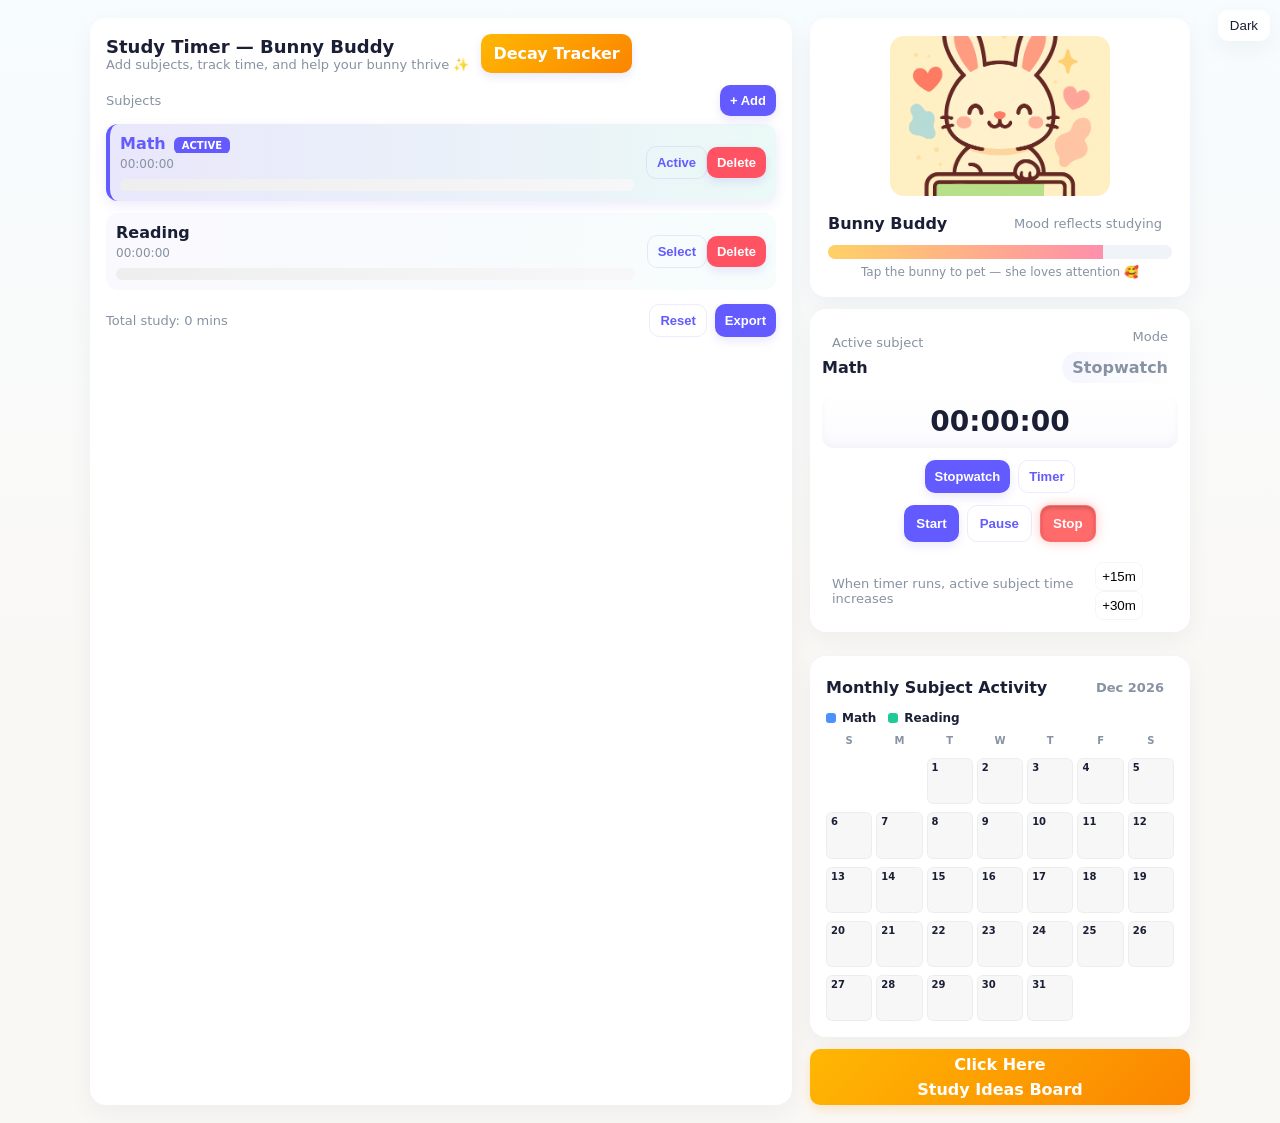
==== commit cf2d3a1a: "Fixed total time again" ====
--- a/index.html
+++ b/index.html
@@ -15,44 +15,50 @@
   <style>
     /* ========== Reset & Base ========== */
     :root{
-      --bg:#fffaf6;
-      --card:#ffffff;
-      --accent:#6c5ce7;
-      --accent-2:#00b894;
-      --muted:#9aa3b2;
-      --danger:#ff6b6b;
-      --glass: rgba(255,255,255,0.7);
-      --text: #111827;
-      --card-shadow: 0 6px 20px rgba(28,31,45,0.06);
-      /* Custom Colors for Subject Stacked Bar */
-      --color-subj-1: #3498db; /* Blue: Default Math */
-      --color-subj-2: #2ecc71; /* Green: Default Reading */
-      --color-subj-3: #f1c40f; /* Yellow */
-      --color-subj-4: #e74c3c; /* Red */
-
-      /* Heatmap Colors (Blue Gradient for Total Effort) */
-      --heatmap-0: rgba(0,0,0,0.06);
-      --heatmap-1: #e9f0ff; /* Lightest */
-      --heatmap-2: #c5d8ff; /* Medium */
-      --heatmap-3: #9cbaff; /* Darker */
-      --heatmap-4: #739bff; /* Darkest */
-
-      --yellow-gradient: linear-gradient(90deg, #FFD700, #FFC300, #FFB700);
-      --shadow-yellow: 0 4px 10px rgba(255, 215, 0, 0.25);
+      /* Warm Sand & Soft Neutral Backgrounds */
+      --bg: #faf8f5;
+      --card: #ffffff;
+      
+      /* Primary Brand Accent (Soft Iris) & Secondary Accent (Teal-Mint) */
+      --accent: #635bff;
+      --accent-2: #00d4b1;
+      --muted: #8792a2;
+      --danger: #ff5263;
+      --glass: rgba(255, 255, 255, 0.85);
+      --text: #1a1f36;
+      --card-shadow: 0 8px 24px rgba(26, 31, 54, 0.05);
+
+      /* Subject Colors: Harmonious Pastel Palette */
+      --color-subj-1: #4d90fe; /* Warm Blue */
+      --color-subj-2: #20c997; /* Soft Teal */
+      --color-subj-3: #ffb703; /* Soft Gold */
+      --color-subj-4: #ff6b81; /* Coral Pink */
+
+      /* Heatmap Colors: Monochromatic Violet Gradient */
+      --heatmap-0: rgba(0, 0, 0, 0.03);
+      --heatmap-1: #f0eeff; /* 15-45m */
+      --heatmap-2: #d8d4fe; /* 45-90m */
+      --heatmap-3: #b0a7fd; /* 90-180m */
+      --heatmap-4: #635bff; /* 180m+ */
+
+      /* Warm Gold Gradient for Decay/Idea Buttons */
+      --yellow-gradient: linear-gradient(135deg, #ffb703, #fb8500);
+      --shadow-yellow: 0 4px 12px rgba(251, 133, 0, 0.2);
     }
     html[data-theme='dark']{
-      --bg: #0f1226;
-      --card: #151823;
-      --accent: #9b7cff;
-      --accent-2:#21d19f;
-      --muted:#9aa3b2;
-      --text: #e6eef8;
-      --card-shadow: 0 6px 20px rgba(0,0,0,0.6);
-      /* Dark mode heatmap */
-      --heatmap-1: #1a2a47;
-      --heatmap-2: #243c68;
-      --heatmap-3: #305193;
-      --heatmap-4: #3c65c0;
+      --bg: #0d1117;
+      --card: #161b22;
+      --accent: #818cf8;
+      --accent-2: #34d399;
+      --muted: #8b949e;
+      --text: #f0f6fc;
+      --card-shadow: 0 8px 24px rgba(0, 0, 0, 0.4);
+
+      /* Dark Mode Heatmap */
+      --heatmap-1: #1e1b4b;
+      --heatmap-2: #312e81;
+      --heatmap-3: #4338ca;
+      --heatmap-4: #6366f1;
     }
     *{box-sizing:border-box}
     body{
@@ -570,7 +576,15 @@
   function renderSubjects(){
     subjectsEl.innerHTML = '';
     const total = state.subjects.reduce((s,x)=>s+x.seconds,0);
-    totalTimeEl.textContent = Math.floor(total/60) + 'm';
+    const totalMins = Math.floor(total / 60);
+    const hours = Math.floor(totalMins / 60);
+    const mins = totalMins % 60;
+
+    if (hours > 0) {
+      totalTimeEl.textContent = `${hours} hr${hours > 1 ? 's' : ''} ${mins} min${mins !== 1 ? 's' : ''}`;
+    } else {
+      totalTimeEl.textContent = `${mins} min${mins !== 1 ? 's' : ''}`;
+    }
 
     // Render Legend
     subjectLegendEl.innerHTML = '';
